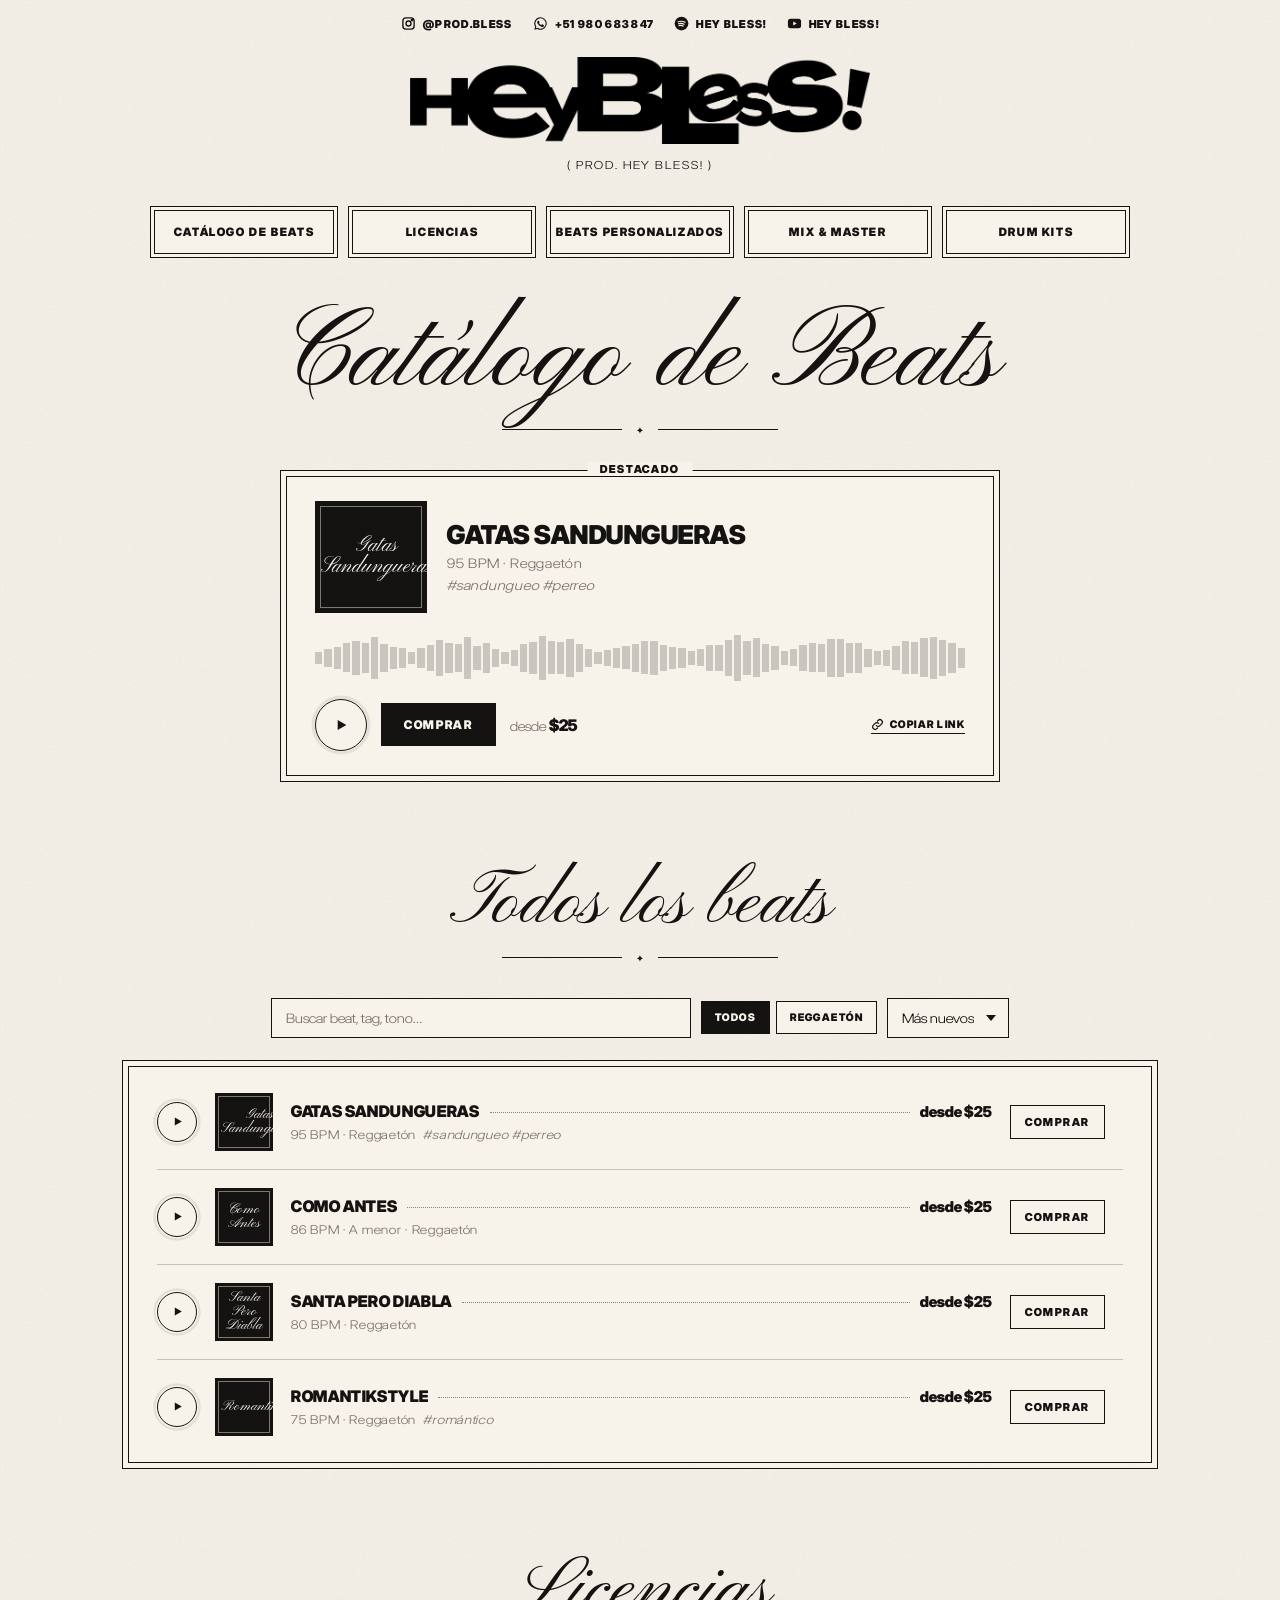
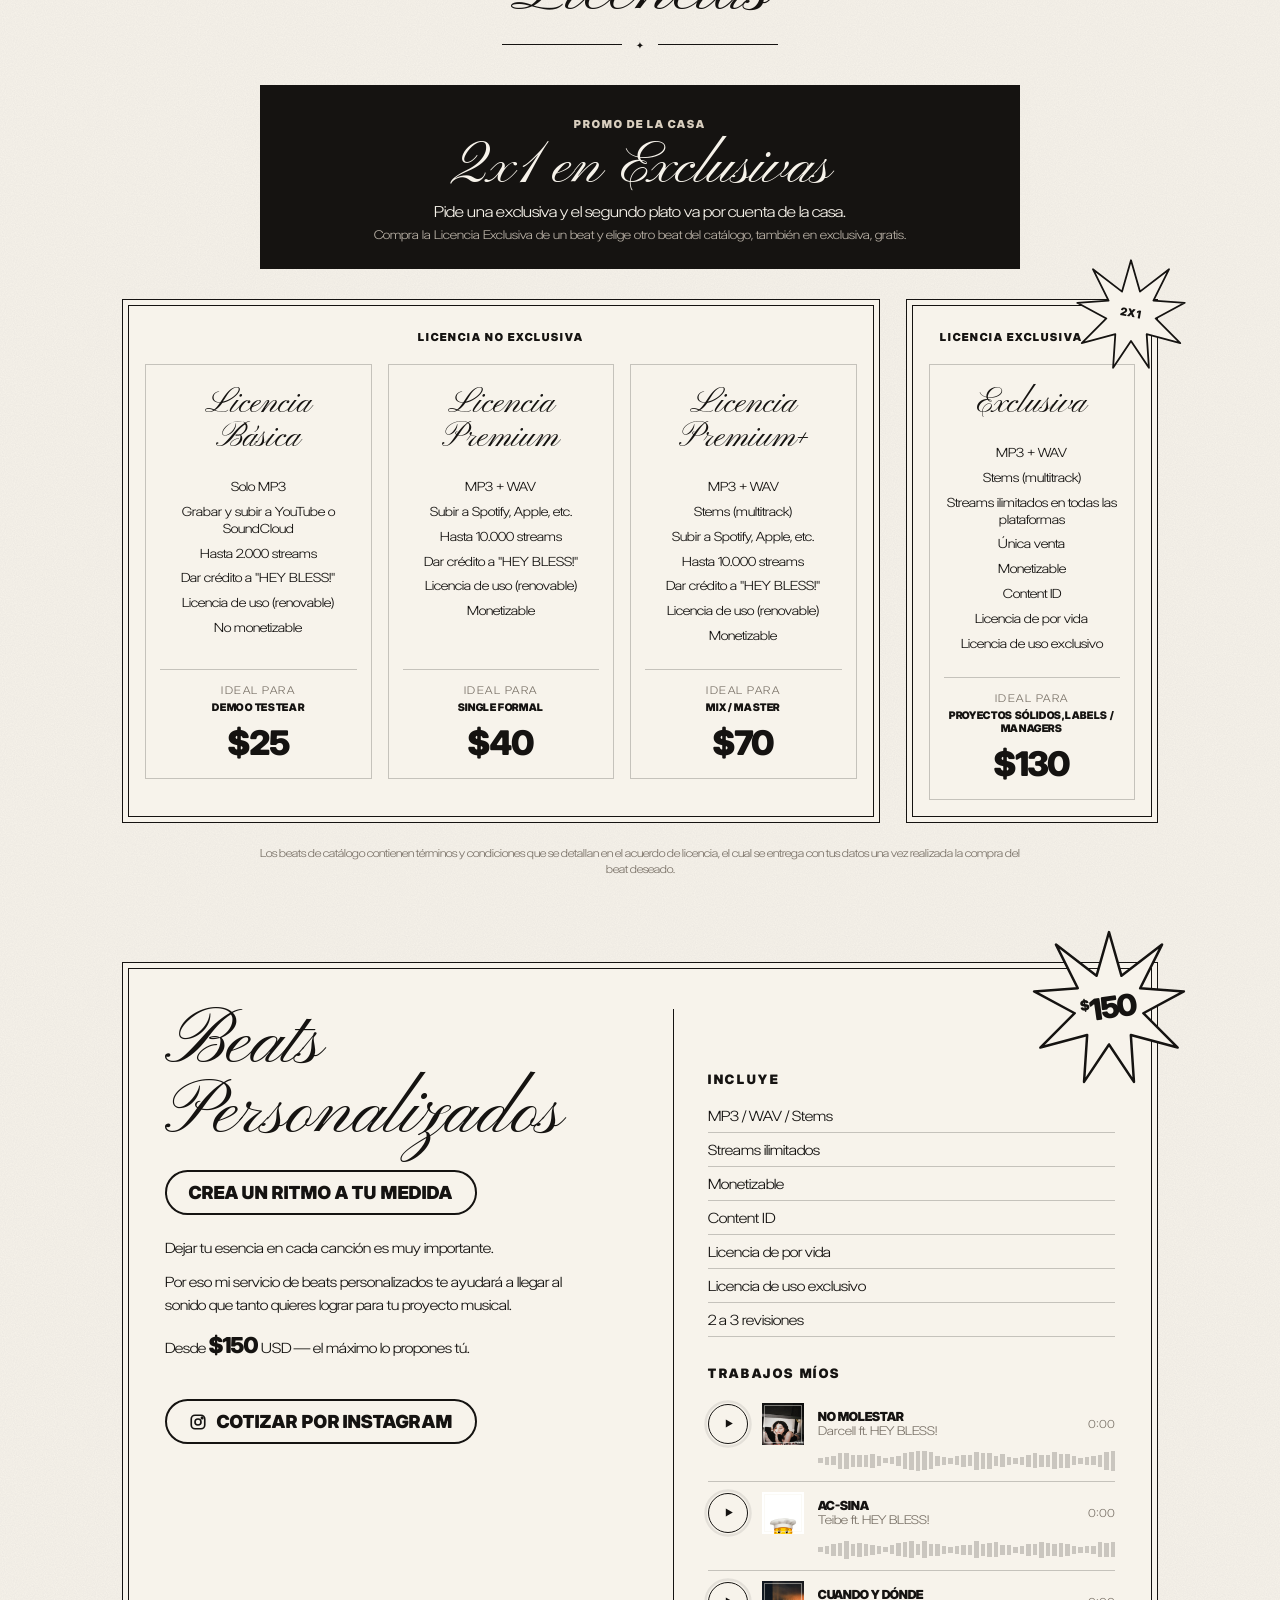
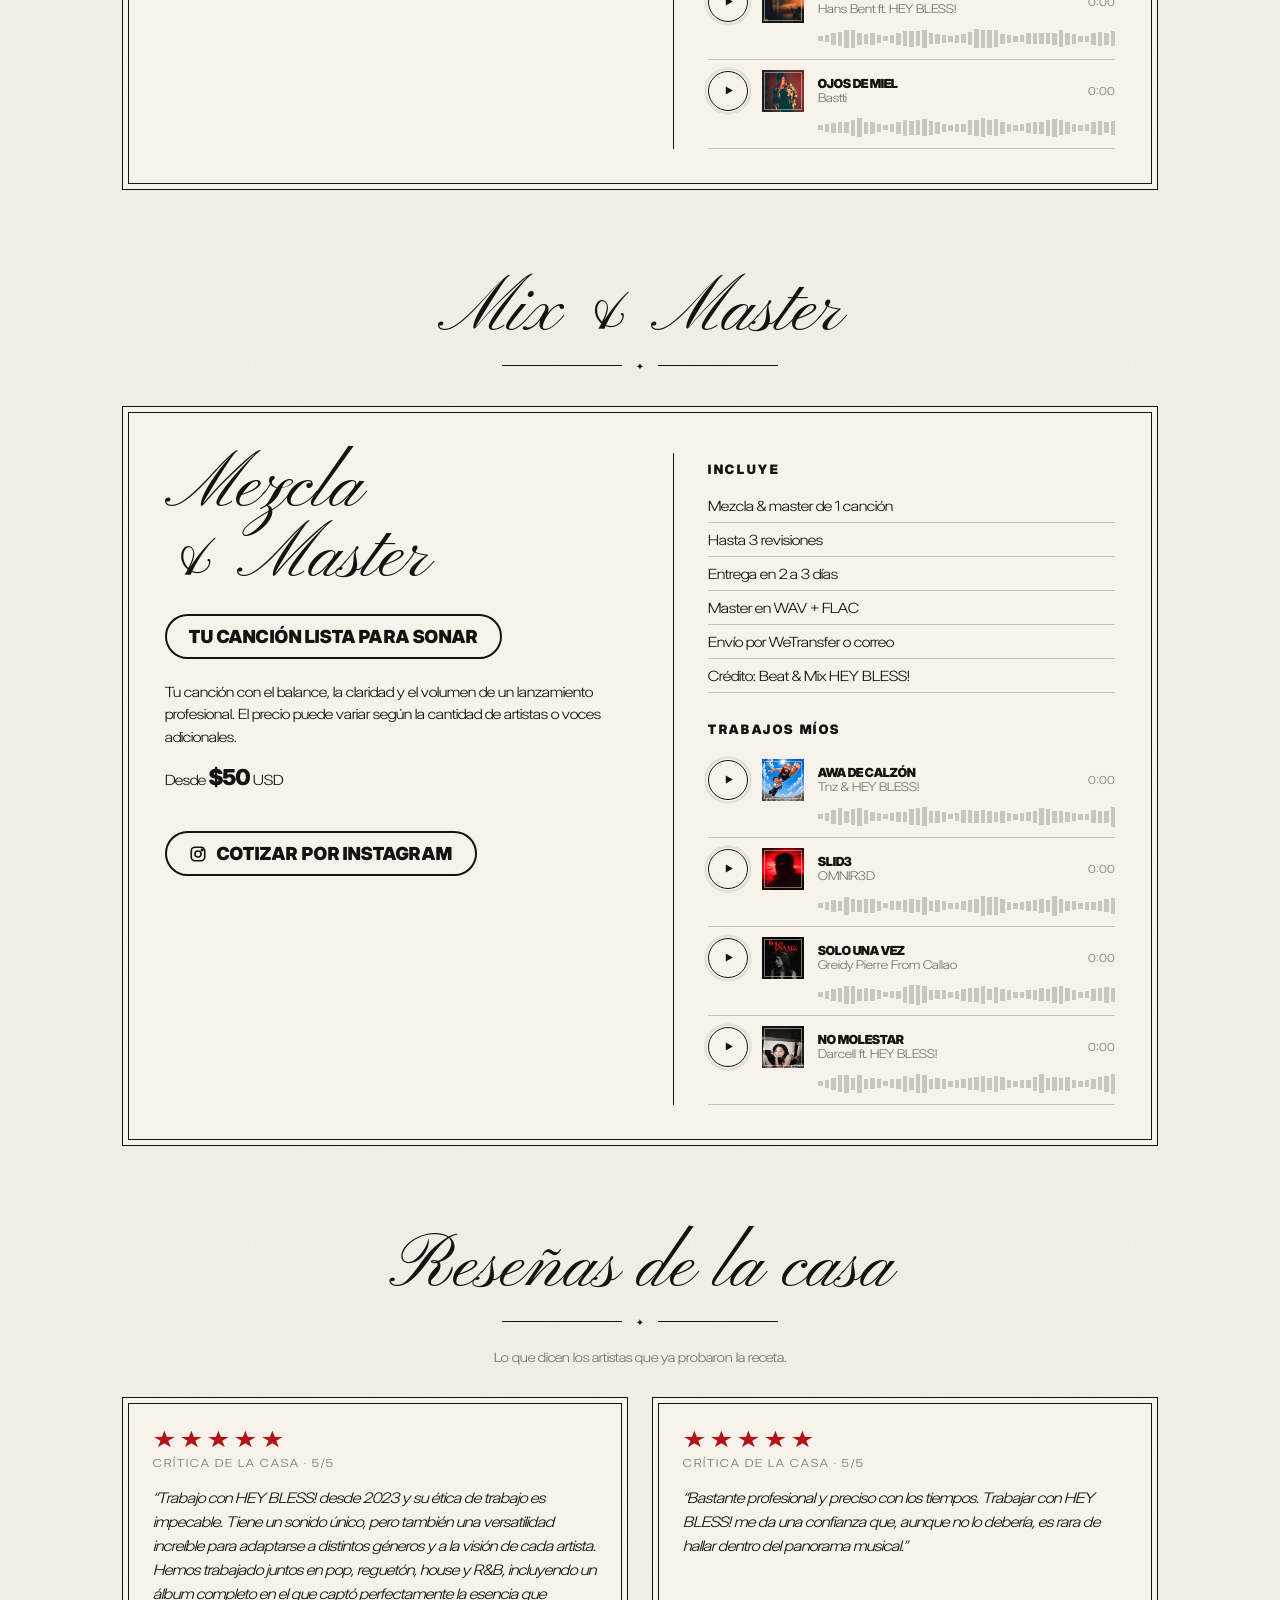
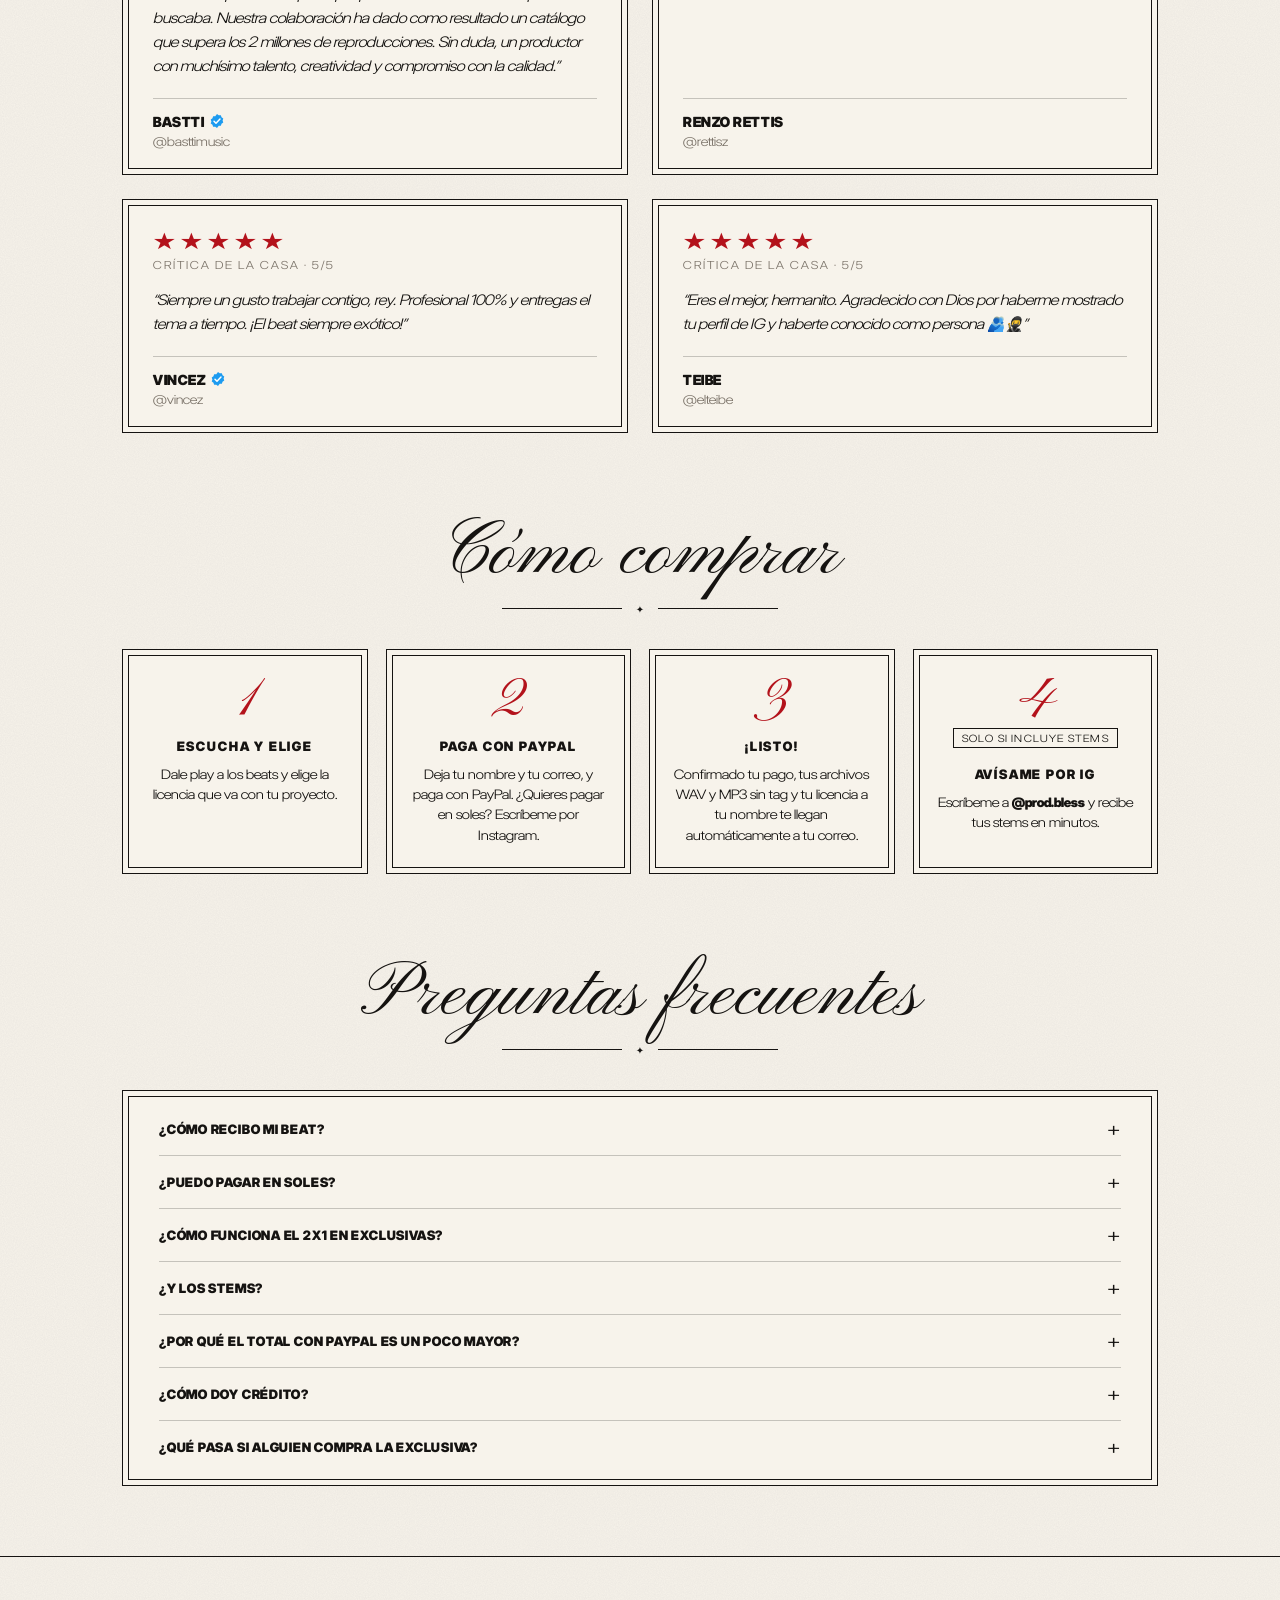
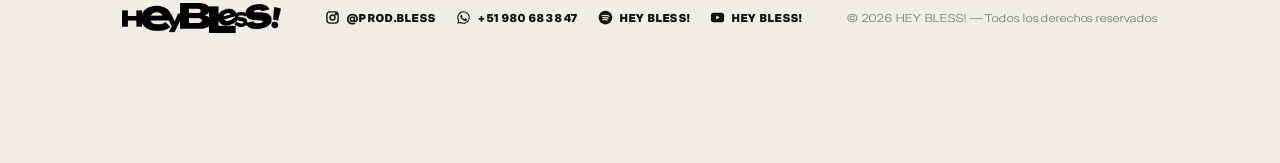
==== index.html @ 1b979ba0 "Add files via upload" ====
<!DOCTYPE html>
<html lang="es">
<head>
<meta charset="utf-8">
<meta name="viewport" content="width=device-width, initial-scale=1">
<meta name="color-scheme" content="light">
<title>La Cocina — HEY BLESS!</title>
<meta name="description" content="Catálogo de beats, licencias, beats personalizados, mix & master y drum kits. Prod. HEY BLESS!">
<link rel="preconnect" href="https://fonts.googleapis.com">
<link rel="preconnect" href="https://fonts.gstatic.com" crossorigin>
<link href="https://fonts.googleapis.com/css2?family=Pinyon+Script&display=swap" rel="stylesheet">
<link rel="icon" type="image/png" href="img/favicon.png">
<meta property="og:type" content="website">
<meta property="og:title" content="La Cocina — HEY BLESS!">
<meta property="og:description" content="Beats, licencias, beats personalizados, mix &amp; master y drum kits. Prod. HEY BLESS!">
<meta property="og:image" content="https://heybless.github.io/la-cocina/img/og.jpg">
<meta property="og:url" content="https://heybless.github.io/la-cocina/">
<meta name="twitter:card" content="summary_large_image">
<link rel="stylesheet" href="styles.css">
</head>
<body data-page="beats">

<img id="chef" src="img/chef.png" alt="">

<div class="wrap">
  <div class="topbar"><div class="socials" id="socials"></div></div>
  <div class="brand">
    <a href="index.html"><img src="img/logo.png" alt="HEY BLESS!"></a>
    <div class="caps prod">( Prod. HEY BLESS! )</div>
  </div>
  <nav class="menu" id="menu"></nav>

  <header class="hero">
    <h1 class="title">Catálogo de Beats</h1>
    <div class="orn"><span>✦</span></div>
    <div class="frame feat peek" id="featured"></div>
  </header>
</div>

<section id="beats">
  <div class="wrap">
    <h2 class="title">Todos los beats</h2>
    <div class="orn"><span>✦</span></div>
    <div class="filters">
      <input id="q" type="search" placeholder="Buscar beat, tag, tono…" aria-label="Buscar beats">
      <div id="chips" style="display:flex;gap:6px;flex-wrap:wrap;justify-content:center"></div>
      <select id="sort" aria-label="Ordenar">
        <option value="new">Más nuevos</option>
        <option value="bpm-asc">BPM ↑</option>
        <option value="bpm-desc">BPM ↓</option>
        <option value="az">A–Z</option>
      </select>
    </div>
    <div class="frame list peek" id="list"></div>
  </div>
</section>

<section id="licencias">
  <div class="wrap">
    <h2 class="title">Licencias</h2>
    <div class="orn"><span>✦</span></div>
    <div id="promo"></div>
    <div class="lic-grid">
      <div class="frame lic-group peek"><span class="caps">Licencia no exclusiva</span><div class="lic-cols" id="lic-ne"></div></div>
      <div class="frame lic-group excl peek" id="lic-ex-wrap"><span class="caps">Licencia exclusiva</span><div id="lic-ex"></div></div>
    </div>
    <p class="fine">Los beats de catálogo contienen términos y condiciones que se detallan en el acuerdo de licencia, el cual se entrega con tus datos una vez realizada la compra del beat deseado.</p>
  </div>
</section>

<section id="personalizados">
  <div class="wrap"><div class="frame custom peek" id="custom"></div></div>
</section>

<section id="mixmaster">
  <div class="wrap">
    <h2 class="title">Mix &amp; Master</h2>
    <div class="orn"><span>✦</span></div>
    <div class="frame custom peek" id="mix"></div>
  </div>
</section>

<section id="resenas">
  <div class="wrap">
    <h2 class="title">Reseñas de la casa</h2>
    <div class="orn"><span>✦</span></div>
    <p class="fine" style="margin:-14px auto 30px;font-size:13px">Lo que dicen los artistas que ya probaron la receta.</p>
    <div class="reviews" id="resenas-grid"></div>
  </div>
</section>

<section id="como">
  <div class="wrap">
    <h2 class="title">Cómo comprar</h2>
    <div class="orn"><span>✦</span></div>
    <div class="steps">
      <div class="frame step peek"><div class="n">1</div><h3>Escucha y elige</h3><p>Dale play a los beats y elige la licencia que va con tu proyecto.</p></div>
      <div class="frame step peek"><div class="n">2</div><h3>Paga con PayPal</h3><p>Deja tu nombre y tu correo, y paga con PayPal. ¿Quieres pagar en soles? Escríbeme por Instagram.</p></div>
      <div class="frame step peek"><div class="n">3</div><h3>¡Listo!</h3><p>Confirmado tu pago, tus archivos WAV y MP3 sin tag y tu licencia a tu nombre te llegan automáticamente a tu correo.</p></div>
      <div class="frame step peek"><div class="n">4</div><span class="opt-tag">Solo si incluye stems</span><h3>Avísame por IG</h3><p>Escríbeme a <b class="ig-handle"></b> y recibe tus stems en minutos.</p></div>
    </div>
  </div>
</section>

<section id="faq">
  <div class="wrap">
    <h2 class="title">Preguntas frecuentes</h2>
    <div class="orn"><span>✦</span></div>
    <div class="frame faq peek">
      <details><summary>¿Cómo recibo mi beat?</summary><p>Apenas se confirma tu pago te llegan a tu correo tus archivos (MP3 / WAV sin tag) y tu licencia en PDF con tu nombre y los datos de tu compra.</p></details>
      <details><summary>¿Puedo pagar en soles?</summary><p>Sí. Escríbeme por Instagram a <b class="ig-handle"></b> o por WhatsApp al <b class="wa-num"></b> con el beat y la licencia que quieres, y te paso los datos para pagar en soles.</p></details>
      <details><summary>¿Cómo funciona el 2x1 en exclusivas?</summary><p>Al elegir la Licencia Exclusiva de un beat, eliges otro beat del catálogo de regalo. Recibes los dos en exclusiva, cada uno con su licencia a tu nombre, y ambos salen del catálogo.</p></details>
      <details><summary>¿Y los stems?</summary><p>Si tu licencia incluye stems (Premium+ o Exclusiva), escríbeme por Instagram con tu código de pedido y te los envío en minutos.</p></details>
      <details><summary>¿Por qué el total con PayPal es un poco mayor?</summary><p>PayPal cobra una comisión por cada pago. Al momento de pagar verás el desglose.</p></details>
      <details><summary>¿Cómo doy crédito?</summary><p>En el título o la descripción de tu canción: <b>(Prod. HEY BLESS!)</b>. Es obligatorio en las licencias Básica, Premium y Premium+.</p></details>
      <details><summary>¿Qué pasa si alguien compra la exclusiva?</summary><p>El beat sale del catálogo y nadie más puede comprarlo. Las licencias no exclusivas vendidas antes siguen siendo válidas según sus términos.</p></details>
    </div>
  </div>
</section>

<footer>
  <div class="wrap foot">
    <img src="img/logo.png" alt="HEY BLESS!">
    <div class="socials" id="socials2"></div>
    <small>© <span id="yr"></span> HEY BLESS! — Todos los derechos reservados</small>
  </div>
</footer>

<div class="player" id="player">
  <div class="in">
    <button class="play" id="p-play" aria-label="Reproducir / pausar"></button>
    <div class="cover" id="p-cover"></div>
    <div style="min-width:0"><div class="t" id="p-title"></div><div class="wave" id="p-wave" style="margin-top:6px;height:22px"></div></div>
    <div class="time" id="p-time">0:00</div>
    <button class="btn sm" id="p-buy">Comprar</button>
  </div>
</div>

<div class="modal" id="modal" role="dialog" aria-modal="true" aria-label="Comprar"><div class="frame sheet" id="sheet"></div></div>
<div class="toast" id="toast"></div>
<audio id="audio" preload="none"></audio>

<script src="config.js"></script>
<script src="beats.js"></script>
<script src="kits.js"></script>
<script src="app.js"></script>
</body>
</html>
---- styles.css ----
@font-face{font-family:"Nebula Sans";src:url("fonts/NebulaSans-Regular.woff2") format("woff2");font-weight:400;font-display:swap}
@font-face{font-family:"Nebula Sans";src:url("fonts/NebulaSans-Black.woff2") format("woff2");font-weight:900;font-display:swap}
:root{
  --ink:#151311; --paper:#f7f3eb; --paper2:#efe9de; --mute:#7a7268; --line:rgba(21,19,17,.22); --red:#b3121b;
  --sans:"Nebula Sans",system-ui,sans-serif; --script:"Pinyon Script",cursive;
  color-scheme:light;
}
*{box-sizing:border-box;margin:0;padding:0}
html{scroll-behavior:smooth}
body{font-family:var(--sans);font-weight:400;color:var(--ink);background:var(--paper);overflow-x:hidden;padding-bottom:100px;-webkit-font-smoothing:antialiased;
  background-image:url("data:image/svg+xml,%3Csvg xmlns='http://www.w3.org/2000/svg' width='220' height='220'%3E%3Cfilter id='n'%3E%3CfeTurbulence type='fractalNoise' baseFrequency='.9' numOctaves='3' stitchTiles='stitch'/%3E%3CfeColorMatrix values='0 0 0 0 0 0 0 0 0 0 0 0 0 0 0 0 0 0 .045 0'/%3E%3C/filter%3E%3Crect width='100%25' height='100%25' filter='url(%23n)'/%3E%3C/svg%3E")}
a{color:inherit}
button,input,select{font:inherit;color:var(--ink)}
button{cursor:pointer;background:none;border:0}
b,strong,.blk{font-weight:900}
.wrap{max-width:1080px;margin:0 auto;padding:0 22px}
.caps{text-transform:uppercase;letter-spacing:.18em;font-size:11px}

/* ---------- frames: thin double hairline, like a menu card ---------- */
.frame{position:relative;z-index:2;background:var(--paper);border:1px solid var(--ink);outline:1px solid var(--ink);outline-offset:-7px}
.title{font-family:var(--script);font-weight:400;font-size:clamp(46px,6.4vw,76px);line-height:1;text-align:center}
.orn{display:flex;align-items:center;justify-content:center;gap:14px;color:var(--ink);margin:10px auto 34px}
.orn::before,.orn::after{content:"";height:1px;width:min(120px,20vw);background:var(--ink)}
.orn span{font-size:10px}
.btn{display:inline-flex;align-items:center;justify-content:center;gap:9px;font-weight:900;text-transform:uppercase;letter-spacing:.14em;font-size:12px;
  border:1px solid var(--ink);background:var(--ink);color:var(--paper);padding:13px 22px;text-decoration:none;transition:background .15s,color .15s,border-color .15s}
.btn:hover{background:var(--red);border-color:var(--red)}
.btn.ghost{background:transparent;color:var(--ink)}
.btn.ghost:hover{background:var(--ink);color:var(--paper);border-color:var(--ink)}
.btn.sm{padding:9px 14px;font-size:11px}
.btn[disabled]{opacity:.35;pointer-events:none}
.pill{display:inline-flex;align-items:center;gap:10px;border:2px solid var(--ink);border-radius:999px;padding:10px 22px;font-weight:900;text-transform:uppercase;letter-spacing:.06em;font-size:clamp(14px,1.7vw,18px);text-decoration:none;background:var(--paper);transition:background .15s,color .15s}
a.pill:hover{background:var(--ink);color:var(--paper)}
a.pill svg{width:18px;height:18px}

/* ---------- top ---------- */
.topbar{display:flex;justify-content:center;padding:16px 0 0}
.topbar .socials{justify-content:center}
.socials{display:flex;gap:20px;flex-wrap:wrap}
.socials a{display:inline-flex;align-items:center;gap:7px;text-decoration:none;text-transform:uppercase;letter-spacing:.12em;font-size:11px;font-weight:900}
.socials a:hover{color:var(--red)}
.socials svg{width:15px;height:15px}
.brand{text-align:center;padding:26px 0 8px}
.brand img{width:min(460px,82vw);display:block;margin:0 auto}
.brand .prod{margin-top:14px}
nav.menu{display:grid;grid-template-columns:repeat(5,1fr);gap:10px;max-width:980px;margin:26px auto 0}
nav.menu a.on{background:var(--ink);color:var(--paper);outline-color:var(--paper)}
nav.menu a{display:flex;align-items:center;justify-content:center;min-height:52px;line-height:1.25;border:1px solid var(--ink);outline:1px solid var(--ink);outline-offset:-5px;padding:15px 8px;text-align:center;text-decoration:none;font-weight:900;font-size:11.5px;letter-spacing:.14em;text-transform:uppercase;background:var(--paper);transition:background .15s,color .15s}
nav.menu a:hover{background:var(--ink);color:var(--paper);outline-color:var(--paper)}

/* hero */
.hero{padding:44px 0 20px;text-align:center}
.hero .title{font-size:clamp(58px,9vw,112px)}
.feat{max-width:720px;margin:0 auto;padding:30px 34px;text-align:left}
.feat .tag-top{position:absolute;top:-9px;left:50%;transform:translateX(-50%);background:var(--paper);padding:0 12px}
.feat-top{display:flex;gap:20px;align-items:center}
.feat .cover{width:112px;height:112px;flex:none}
.feat h2{font-weight:900;font-size:26px;text-transform:uppercase;letter-spacing:.02em;line-height:1.05}
.meta{color:var(--mute);font-size:13px;letter-spacing:.06em;margin-top:6px}
.feat .wave{margin:22px 0 18px;height:46px}
.feat-actions{display:flex;gap:14px;align-items:center;flex-wrap:wrap}
.from{font-size:13px;color:var(--mute)}
.from b{color:var(--ink);font-size:16px}

/* covers */
.cover{position:relative;background:var(--ink);color:var(--paper);display:grid;place-items:center;overflow:hidden}
.cover img{width:100%;height:100%;object-fit:cover}
.cover .gen{font-family:var(--script);font-size:22px;line-height:.95;text-align:center;padding:6px}
.cover::after{content:"";position:absolute;inset:5px;border:1px solid rgba(247,243,235,.45)}

/* play button with LED ring */
.play{position:relative;width:52px;height:52px;border-radius:50%;flex:none;display:grid;place-items:center;border:1px solid var(--ink);background:var(--paper)}
.play svg.ring{position:absolute;inset:-6px;width:calc(100% + 12px);height:calc(100% + 12px);transform:rotate(-90deg);pointer-events:none}
.play svg.ring circle{fill:none;stroke-width:2}
.play .bg{stroke:rgba(0,0,0,.08)}
.play .fg{stroke:var(--red);stroke-linecap:round;transition:stroke-dashoffset .2s linear}
.play .ico{width:16px;height:16px}
.play.on{background:var(--ink);color:var(--paper)}
.play.on .ico{color:#fff}
.play.sm{width:40px;height:40px}
.play.sm .ico{width:13px;height:13px}

.wave{display:flex;align-items:center;gap:2px;cursor:pointer;height:36px;overflow:hidden;min-width:0}
.wave i{flex:1;background:var(--ink);opacity:.2;min-width:1px}
.wave i.p{background:var(--red);opacity:1}

section{padding:64px 0 20px;position:relative}

/* catalog (menu rows) */
.filters{display:flex;gap:10px;flex-wrap:wrap;align-items:center;justify-content:center;margin-bottom:22px}
.filters input,.filters select{font-size:13px;border:1px solid var(--ink);background:var(--paper);color:var(--ink);padding:11px 14px;outline:none;border-radius:0;-webkit-appearance:none;appearance:none}
.filters input::placeholder{color:var(--mute);opacity:1}
.filters select{padding-right:34px;background-image:url("data:image/svg+xml,%3Csvg xmlns='http://www.w3.org/2000/svg' width='10' height='6'%3E%3Cpath d='M0 0l5 6 5-6z' fill='%23151311'/%3E%3C/svg%3E");background-repeat:no-repeat;background-position:right 12px center}
.filters select option{color:#151311;background:#f7f3eb}
.filters input{flex:1;min-width:220px;max-width:420px}
.filters input:focus,.filters select:focus{border-color:var(--red)}
.chip{font-weight:900;font-size:10.5px;letter-spacing:.14em;text-transform:uppercase;border:1px solid var(--ink);padding:9px 13px;background:var(--paper)}
.chip.on{background:var(--ink);color:var(--paper)}
.list{padding:14px 34px}
.row{display:grid;grid-template-columns:auto 58px minmax(0,1fr) auto auto;gap:18px;align-items:center;padding:18px 0;border-bottom:1px solid var(--line)}
.row:last-child{border-bottom:0}
.row .cover{width:58px;height:58px}
.row .cover .gen{font-size:15px}
.row .cover::after{inset:3px}
.dish{min-width:0}
.dish-line{display:flex;align-items:baseline;gap:10px}
.dish h3{font-weight:900;font-size:16px;text-transform:uppercase;letter-spacing:.04em;cursor:pointer;white-space:nowrap;overflow:hidden;text-overflow:ellipsis}
.dish h3:hover{color:var(--red)}
.dots{flex:1;border-bottom:1px dotted var(--ink);opacity:.5;transform:translateY(-4px);min-width:20px}
.dish .pr{font-weight:900;font-size:15px;white-space:nowrap}
.dish .pr small{font-weight:400;color:var(--mute);font-size:12px;margin-left:6px}
.dish .meta{font-size:12px}
.tags{display:inline}
.tags span{font-style:italic;color:var(--mute)}
.row.sold{opacity:.5}
.stamp{font-family:var(--script);font-size:30px;color:var(--red);transform:rotate(-6deg);display:inline-block;line-height:1}
.empty{padding:30px;text-align:center}

/* licenses */
.lic-grid{display:grid;grid-template-columns:3fr 1fr;gap:26px}
.lic-group{padding:30px 22px 22px}
.lic-group>.caps{display:block;text-align:center;margin-bottom:20px;font-weight:900}
.excl>.caps{padding-right:40px}
.lic-cols{display:grid;grid-template-columns:repeat(3,1fr);gap:16px}
.lic{border:1px solid var(--line);display:flex;flex-direction:column;text-align:center;padding:22px 14px 18px;background:var(--paper)}
.lic .name{font-family:var(--script);font-size:34px;line-height:1}
.lic ul{list-style:none;padding:16px 0;flex:1}
.lic li{font-size:12.5px;line-height:1.35;margin:8px 0}
.lic .ideal{font-size:10.5px;letter-spacing:.14em;text-transform:uppercase;color:var(--mute);border-top:1px solid var(--line);padding-top:14px}
.lic .ideal b{display:block;color:var(--ink);letter-spacing:.06em;margin-top:4px}
.lic .amt{font-weight:900;font-size:34px;margin-top:12px;line-height:1}
.lic .amt small{display:block;font-weight:400;font-size:12px;color:var(--mute);margin-top:6px}
.excl{position:relative}
.burst{position:absolute;display:grid;place-items:center;z-index:4}
.burst svg{position:absolute;inset:0}
.burst span{position:relative;text-align:center;line-height:1}
.excl .burst{top:-42px;right:-30px;width:112px;height:112px}
.excl .burst span{font-weight:900;font-size:11px;letter-spacing:.1em;text-transform:uppercase;transform:rotate(10deg)}
.fine{font-size:11px;color:var(--mute);margin-top:22px;text-align:center;max-width:760px;margin-left:auto;margin-right:auto;line-height:1.5}

/* personalizados / mix */
.custom{display:grid;grid-template-columns:1.15fr 1fr;padding:46px 42px 40px}
.custom .script{font-family:var(--script);font-size:clamp(50px,6vw,84px);line-height:.92;overflow-wrap:anywhere}
.custom .pill{margin:20px 0 22px}
.custom p{font-size:14px;line-height:1.6;max-width:440px;margin-bottom:12px}
.custom .desde{font-size:14px;margin-top:6px}
.custom .desde b{font-size:22px}
.inc{border-left:1px solid var(--ink);padding:62px 0 0 34px;position:relative}
.inc h3{font-weight:900;font-size:13px;letter-spacing:.2em;margin-bottom:12px}
.inc ul{list-style:none}
.inc li{font-size:14px;padding:8px 0;border-bottom:1px solid var(--line)}
.custom .burst{top:-34px;right:-30px;width:156px;height:156px}
.custom .burst span{font-weight:900;font-size:30px;transform:rotate(-8deg)}
.custom .burst sup{font-size:14px}
.works{margin-top:28px}
.work{display:grid;grid-template-columns:auto minmax(0,1.4fr) minmax(50px,1fr) auto;gap:14px;align-items:center;padding:10px 0;border-bottom:1px solid var(--line)}
.work .w-t{font-weight:900;font-size:12.5px;text-transform:uppercase;line-height:1.2;overflow:hidden;text-overflow:ellipsis;white-space:nowrap}
.work .w-t small{display:block;font-weight:400;color:var(--mute);text-transform:none;font-size:12px}
.work .wave{height:24px}
.work .time{font-size:11px;color:var(--mute);font-variant-numeric:tabular-nums}

/* steps & faq */
.steps{display:grid;grid-template-columns:repeat(4,1fr);gap:18px}
.step{padding:28px 22px;text-align:center}
.step .n{font-family:var(--script);font-size:54px;line-height:.9;color:var(--red)}
.step h3{font-weight:900;font-size:13px;letter-spacing:.14em;text-transform:uppercase;margin:12px 0 10px}
.step p{font-size:13px;line-height:1.55}
.step .opt-tag{display:inline-block;font-size:10px;letter-spacing:.12em;text-transform:uppercase;border:1px solid var(--ink);padding:3px 8px;margin-bottom:6px}
.faq{padding:12px 36px}
.faq details{border-bottom:1px solid var(--line);padding:18px 0}
.faq details:last-child{border:0}
.faq summary{font-weight:900;font-size:13px;letter-spacing:.06em;text-transform:uppercase;cursor:pointer;list-style:none;display:flex;justify-content:space-between;gap:10px}
.faq summary::-webkit-details-marker{display:none}
.faq summary::after{content:"+";font-weight:400;font-size:20px;line-height:.8}
.faq details[open] summary::after{content:"−";color:var(--red)}
.faq p{font-size:14px;line-height:1.65;margin-top:10px;max-width:760px}

footer{padding:46px 0 30px;margin-top:50px;border-top:1px solid var(--ink)}
.foot{display:flex;justify-content:space-between;gap:20px;align-items:center;flex-wrap:wrap}
.foot img{height:30px}
.foot small{font-size:11px;letter-spacing:.08em;color:var(--mute)}

/* sticky player */
.player{position:fixed;left:0;right:0;bottom:0;z-index:50;background:var(--ink);color:var(--paper);transform:translateY(110%);visibility:hidden;transition:transform .3s,visibility .3s}
.player.show{transform:none;visibility:visible}
.player .in{max-width:1080px;margin:0 auto;padding:12px 22px;display:grid;grid-template-columns:auto auto minmax(0,1fr) auto auto;gap:16px;align-items:center}
.player .play{background:var(--ink);border-color:var(--paper);color:var(--paper)}
.player .play .bg{stroke:rgba(255,255,255,.15)}
.player .cover{width:46px;height:46px}
.player .t{font-weight:900;text-transform:uppercase;font-size:13px;letter-spacing:.04em;line-height:1.2;white-space:nowrap;overflow:hidden;text-overflow:ellipsis}
.player .t small{display:block;font-weight:400;font-size:11.5px;color:#b9b1a6;text-transform:none;letter-spacing:.04em}
.player .wave i{background:var(--paper)}
.player .wave i.p{background:var(--red)}
.player .time{font-size:12px;color:#b9b1a6;font-variant-numeric:tabular-nums}
.player .btn{background:var(--paper);color:var(--ink);border-color:var(--paper)}
.player .btn:hover{background:var(--red);color:#fff;border-color:var(--red)}

/* modal */
.modal{position:fixed;inset:0;z-index:80;background:rgba(21,19,17,.5);display:none;align-items:flex-start;justify-content:center;padding:28px 14px;overflow-y:auto}
.modal.open{display:flex}
.sheet{width:100%;max-width:820px;padding:34px 36px;margin:auto 0}
.x{position:absolute;top:16px;right:20px;font-size:28px;line-height:1;z-index:5}
.x:hover{color:var(--red)}
.m-head{display:flex;gap:18px;align-items:center;padding-right:30px}
.m-head .cover{width:92px;height:92px;flex:none}
.m-head h2{font-weight:900;font-size:24px;text-transform:uppercase;line-height:1.05}
.pick{display:grid;grid-template-columns:repeat(4,1fr);gap:10px;margin:22px 0}
.opt{border:1px solid var(--ink);padding:14px 12px;text-align:left;background:var(--paper);position:relative}
.opt .o-n{font-family:var(--script);font-size:24px;line-height:1;min-height:26px}
.opt b{display:block;font-size:24px;margin:8px 0 2px}
.opt small{font-size:11px;color:var(--mute);display:block;line-height:1.3}
.opt.sel{background:var(--ink);color:var(--paper)}
.opt.sel small{color:#b9b1a6}
.opt .led{position:absolute;top:12px;right:12px;width:8px;height:8px;border-radius:50%;border:1px solid currentColor}
.opt.sel .led{background:var(--red);border-color:var(--red);box-shadow:0 0 8px var(--red)}
.detail{display:grid;grid-template-columns:1.2fr 1fr;gap:22px}
.detail ul{list-style:none}
.detail li{font-size:13px;padding:6px 0;border-bottom:1px solid var(--line)}
.sum{border:1px solid var(--ink);padding:18px}
.ln{display:flex;justify-content:space-between;gap:10px;font-size:13px;margin:6px 0}
.ln.tot{border-top:1px solid var(--ink);margin-top:12px;padding-top:12px;font-weight:900;font-size:20px}
.ln.sub{color:var(--mute);font-size:12px}
.field{display:block;margin-bottom:14px}
.field span{display:block;font-weight:900;font-size:10.5px;letter-spacing:.16em;text-transform:uppercase;margin-bottom:6px}
.field input{width:100%;border:1px solid var(--ink);background:var(--paper);color:var(--ink);padding:12px 14px;font-size:15px;outline:none;border-radius:0}
.field input:focus{border-color:var(--red)}
.field input.bad{border-color:var(--red);background:#fbeceb}
.tabs{display:grid;grid-template-columns:1fr 1fr;border:1px solid var(--ink);margin:6px 0 16px}
.tabs button{padding:13px;font-weight:900;font-size:12px;letter-spacing:.14em;text-transform:uppercase}
.tabs button.on{background:var(--ink);color:var(--paper)}
.note{font-size:12.5px;color:var(--mute);line-height:1.5;margin-top:10px}
.code{font-size:13px;background:var(--paper2);border:1px solid var(--line);padding:12px 14px;white-space:pre-wrap;margin:8px 0 10px;line-height:1.5}
.done{text-align:center;padding:10px 0}
.done .title{font-size:64px}
.dl{display:flex;gap:10px;justify-content:center;flex-wrap:wrap;margin:18px 0}
.spin{width:28px;height:28px;border:2px solid var(--line);border-top-color:var(--red);border-radius:50%;animation:sp 0.8s linear infinite;margin:18px auto}
@keyframes sp{to{transform:rotate(360deg)}}
#pp-buttons{min-height:48px;margin-top:12px}
.toast{position:fixed;left:50%;bottom:110px;transform:translateX(-50%);background:var(--ink);color:var(--paper);font-weight:900;letter-spacing:.1em;text-transform:uppercase;font-size:11px;padding:11px 18px;z-index:99;opacity:0;transition:opacity .2s;pointer-events:none}
.toast.show{opacity:1}

/* chef peeking */
#chef{position:absolute;z-index:1;width:92px;pointer-events:none;opacity:0;will-change:transform;filter:drop-shadow(1px 2px 0 rgba(0,0,0,.18))}

@media (max-width:900px){
  nav.menu{grid-template-columns:1fr 1fr}
  nav.menu a:last-child{grid-column:1/-1}
  .lic-grid,.lic-cols,.custom,.detail{grid-template-columns:1fr}
  .inc{border-left:0;border-top:1px solid var(--ink);padding:28px 0 0;margin-top:26px}
  .custom{padding:40px 24px 30px}
  .custom .burst{width:128px;height:128px;top:-30px;right:-12px}
  .custom .burst span{font-size:24px}
  .steps{grid-template-columns:1fr 1fr}
  .list{padding:8px 18px}
  .row{grid-template-columns:auto minmax(0,1fr) auto;gap:14px}
  .row .cover{display:none}
  .pick{grid-template-columns:1fr 1fr}
  .sheet{padding:30px 20px}
  .player .in{grid-template-columns:auto minmax(0,1fr) auto;gap:12px}
  .player .cover,.player .time{display:none}
  .player .wave{grid-column:1/-1;grid-row:2;height:22px}
  .work{grid-template-columns:auto minmax(0,1fr) auto}
  .work .wave{grid-column:2/4;grid-row:2}
}
@media (max-width:540px){
  .steps{grid-template-columns:1fr}
  .row .act .btn{padding:8px 10px}
  .dish .pr small{display:none}
  .dish h3{white-space:normal}
  .feat{padding:26px 20px}
  .feat .cover{width:84px;height:84px}
  .excl .burst{right:-8px}
}
@media (prefers-reduced-motion:reduce){#chef{display:none}}

/* ---------- v3 additions ---------- */
.share{display:inline-flex;align-items:center;gap:6px;font-weight:900;font-size:10.5px;letter-spacing:.14em;text-transform:uppercase;border-bottom:1px solid var(--ink);padding:2px 0}
.share:hover{color:var(--red);border-color:var(--red)}
.share svg{width:13px;height:13px}
.ab{display:inline-flex;border:1px solid var(--ink)}
.ab button{font-weight:900;font-size:9.5px;letter-spacing:.12em;text-transform:uppercase;padding:5px 8px}
.ab button.on{background:var(--ink);color:var(--paper)}
.work.mx{grid-template-columns:auto minmax(0,1.3fr) auto minmax(40px,1fr) auto}
.pen-note{font-size:12px;color:var(--mute);margin-top:10px;line-height:1.5}
.pen-note a{color:var(--ink);font-weight:900}

/* drum kits */
.kits-grid{display:grid;grid-template-columns:repeat(auto-fill,minmax(250px,1fr));gap:24px}
.kit-card{padding:16px;text-align:center;cursor:pointer;transition:transform .15s}
.kit-card:hover{transform:translateY(-3px)}
.kit-card .cover{aspect-ratio:1;width:100%}
.kit-card .cover .gen{font-size:34px}
.kit-card h3{font-weight:900;font-size:15px;letter-spacing:.06em;text-transform:uppercase;margin:16px 0 4px}
.kit-card .meta{margin:0 0 10px}
.kit-card .amt{font-weight:900;font-size:22px}
.kit{padding:40px 40px 34px;margin-top:40px}
.kit-top{display:grid;grid-template-columns:1fr 1.1fr;gap:40px}
.kit-art .cover{aspect-ratio:1;width:100%}
.kit-art .cover .gen{font-size:52px}
.thumbs{display:grid;grid-template-columns:repeat(4,1fr);gap:8px;margin-top:10px}
.thumbs button{aspect-ratio:1;border:1px solid var(--line);overflow:hidden;padding:0}
.thumbs button.on{border-color:var(--red)}
.thumbs img{width:100%;height:100%;object-fit:cover}
.kit-info .script{font-family:var(--script);font-size:clamp(48px,6vw,78px);line-height:.95}
.kit-info .price{font-weight:900;font-size:40px;margin:16px 0 4px}
.kit-info p{font-size:14.5px;line-height:1.65;margin:12px 0}
.kit-actions{display:flex;gap:16px;align-items:center;flex-wrap:wrap;margin:18px 0 6px}
.badges2{display:flex;gap:8px;flex-wrap:wrap;margin-top:16px}
.badges2 span{font-size:10.5px;font-weight:900;letter-spacing:.12em;text-transform:uppercase;border:1px solid var(--ink);padding:6px 9px}
.kit-cols{display:grid;grid-template-columns:1.2fr 1fr;gap:40px;margin-top:40px;padding-top:34px;border-top:1px solid var(--ink)}
.kit h4{font-weight:900;font-size:12px;letter-spacing:.2em;text-transform:uppercase;margin:0 0 12px}
.menu-ln{display:flex;align-items:baseline;gap:10px;padding:8px 0;font-size:14px}
.menu-ln b{white-space:nowrap}
.demo-group{margin-bottom:22px}
.demo-group .caps{font-weight:900;color:var(--mute);display:block;margin-bottom:4px}
.refs{display:flex;flex-wrap:wrap;gap:8px}
.refs span{font-family:var(--script);font-size:26px;line-height:1;border-bottom:1px solid var(--line);padding:0 4px 4px}
.kit .box{margin-bottom:30px}
.back{font-weight:900;font-size:11px;letter-spacing:.14em;text-transform:uppercase;display:inline-block;margin-bottom:16px}
.back:hover{color:var(--red)}
@media (max-width:900px){
  .kit{padding:30px 20px}
  .kit-top,.kit-cols{grid-template-columns:1fr;gap:26px}
  .work.mx{grid-template-columns:auto minmax(0,1fr) auto}
  .work.mx .wave{grid-column:2/4;grid-row:2}
  .work.mx .time{display:none}
}
.os{display:grid;gap:12px;align-items:start}
.work.has-cover{grid-template-columns:auto 42px minmax(0,1fr) auto;row-gap:6px}
.work.has-cover .wave{grid-column:3/5;grid-row:2;height:20px}
.work .cover{width:42px;height:42px}
.work .cover .gen{font-size:10px;line-height:1}
.work .cover::after{inset:2px}
.custom>div,.inc,.works{min-width:0}
@media (max-width:540px){.custom .script{font-size:clamp(40px,12.5vw,60px)}}

/* promo */
.promo{border:1px solid var(--ink);outline:1px solid var(--ink);outline-offset:-6px;background:var(--ink);color:var(--paper);text-align:center;padding:26px 20px;margin:0 auto 30px;max-width:760px;position:relative;z-index:2}
.promo .caps{color:#d9cfbf}
.promo-t{font-family:var(--script);font-size:clamp(42px,5vw,60px);line-height:1;margin:6px 0 4px}
.promo p{font-size:15px}
.promo small{display:block;font-size:12px;color:#b9b1a6;margin-top:6px}
.gift{border:1px dashed var(--ink);padding:12px;margin-top:14px}
.gift p{font-size:12.5px;margin:6px 0 8px}
.gift select{width:100%;border:1px solid var(--ink);background:var(--paper);color:var(--ink);padding:10px;font:inherit;font-size:13px;border-radius:0}
.gift select.bad{border-color:var(--red);background:#fbeceb}
/* reviews */
.reviews{display:grid;grid-template-columns:repeat(2,1fr);gap:24px}
.review{padding:30px 30px 24px;display:flex;flex-direction:column}
.review .stars{color:var(--red);font-size:20px;letter-spacing:4px}
.review .caps{margin-top:4px;color:var(--mute)}
.review blockquote{font-size:14.5px;line-height:1.65;margin:16px 0 20px;flex:1;font-style:italic}
.critic{display:flex;gap:12px;align-items:center;border-top:1px solid var(--line);padding-top:14px}
.critic img,.critic .ini{width:46px;height:46px;border-radius:50%;object-fit:cover;flex:none}
.critic .ini{display:grid;place-items:center;background:var(--ink);color:var(--paper);font-weight:900;font-size:14px;letter-spacing:.05em}
.critic b{display:flex;align-items:center;gap:5px;font-size:14px;text-transform:uppercase;letter-spacing:.04em}
.critic a{font-size:12.5px;color:var(--mute);text-decoration:none}
.critic a:hover{color:var(--red)}
.ver{width:16px;height:16px;flex:none}
@media (max-width:760px){.reviews{grid-template-columns:1fr}}
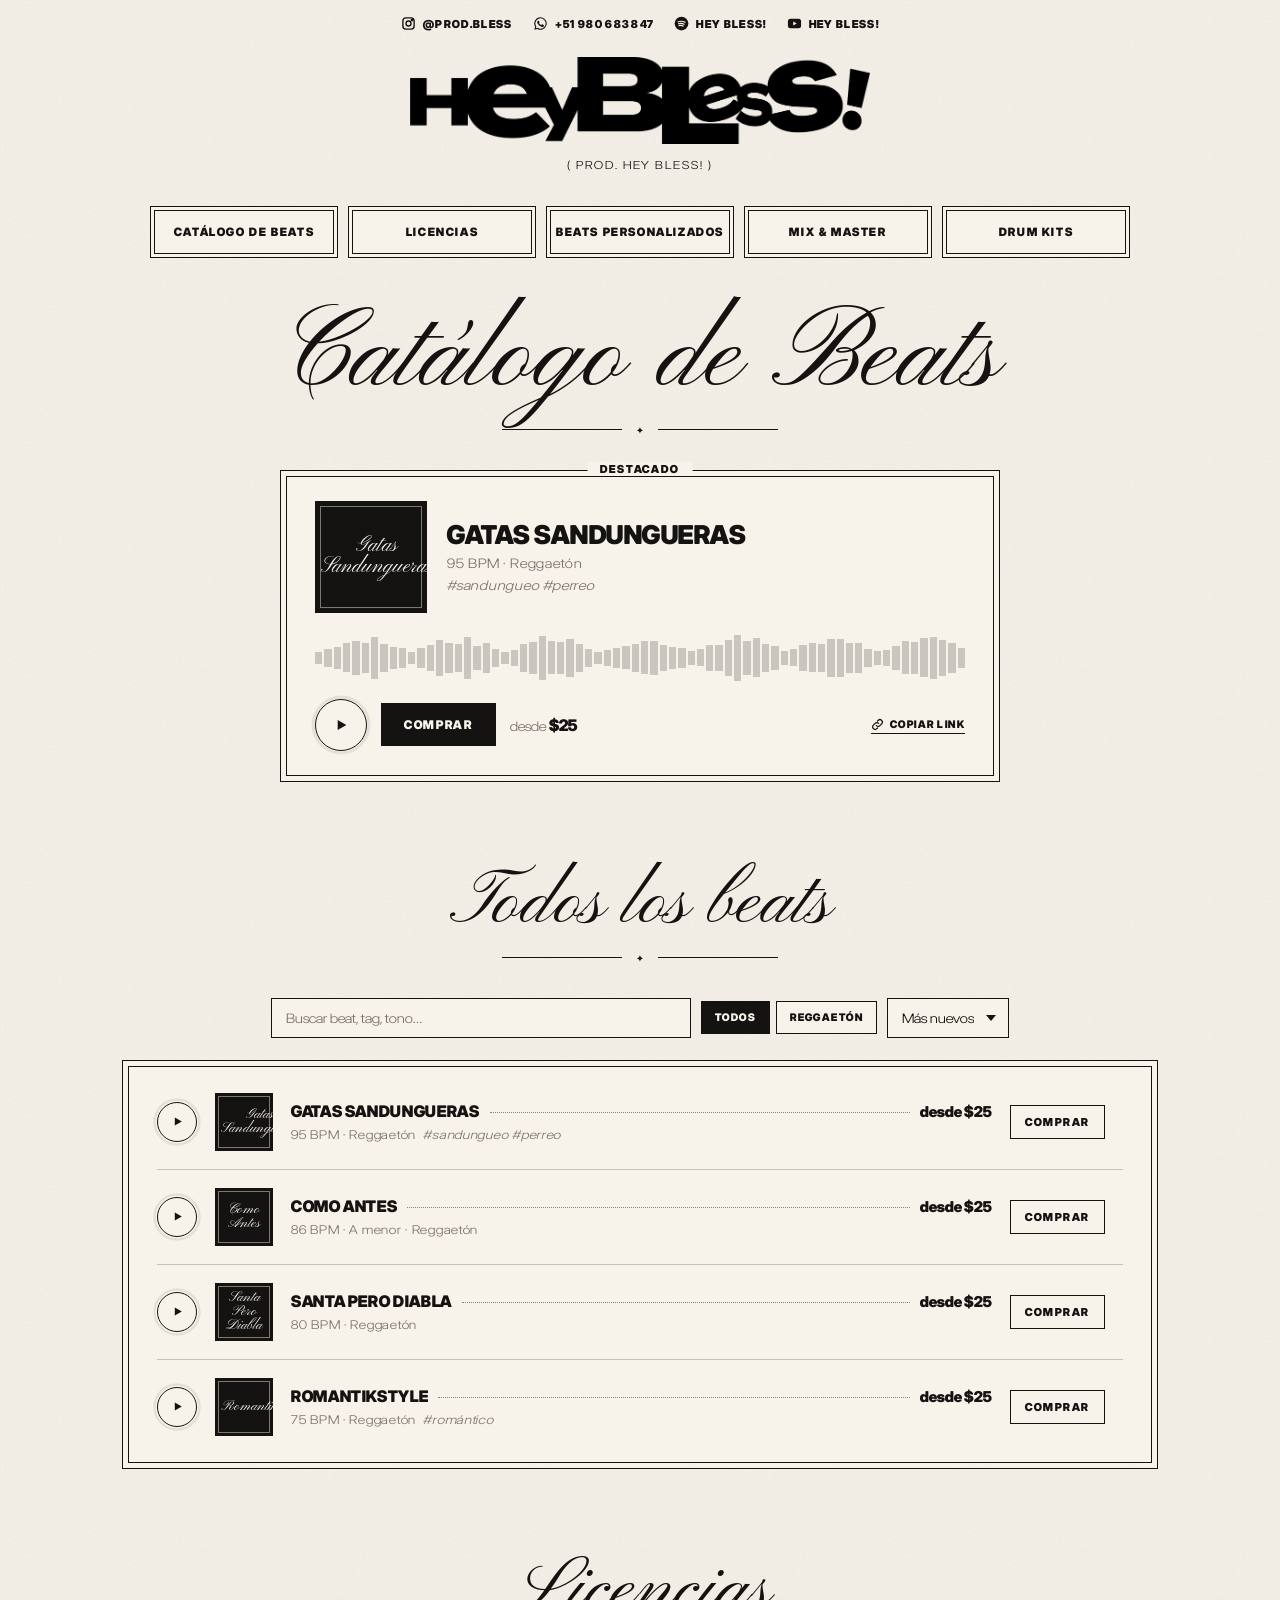
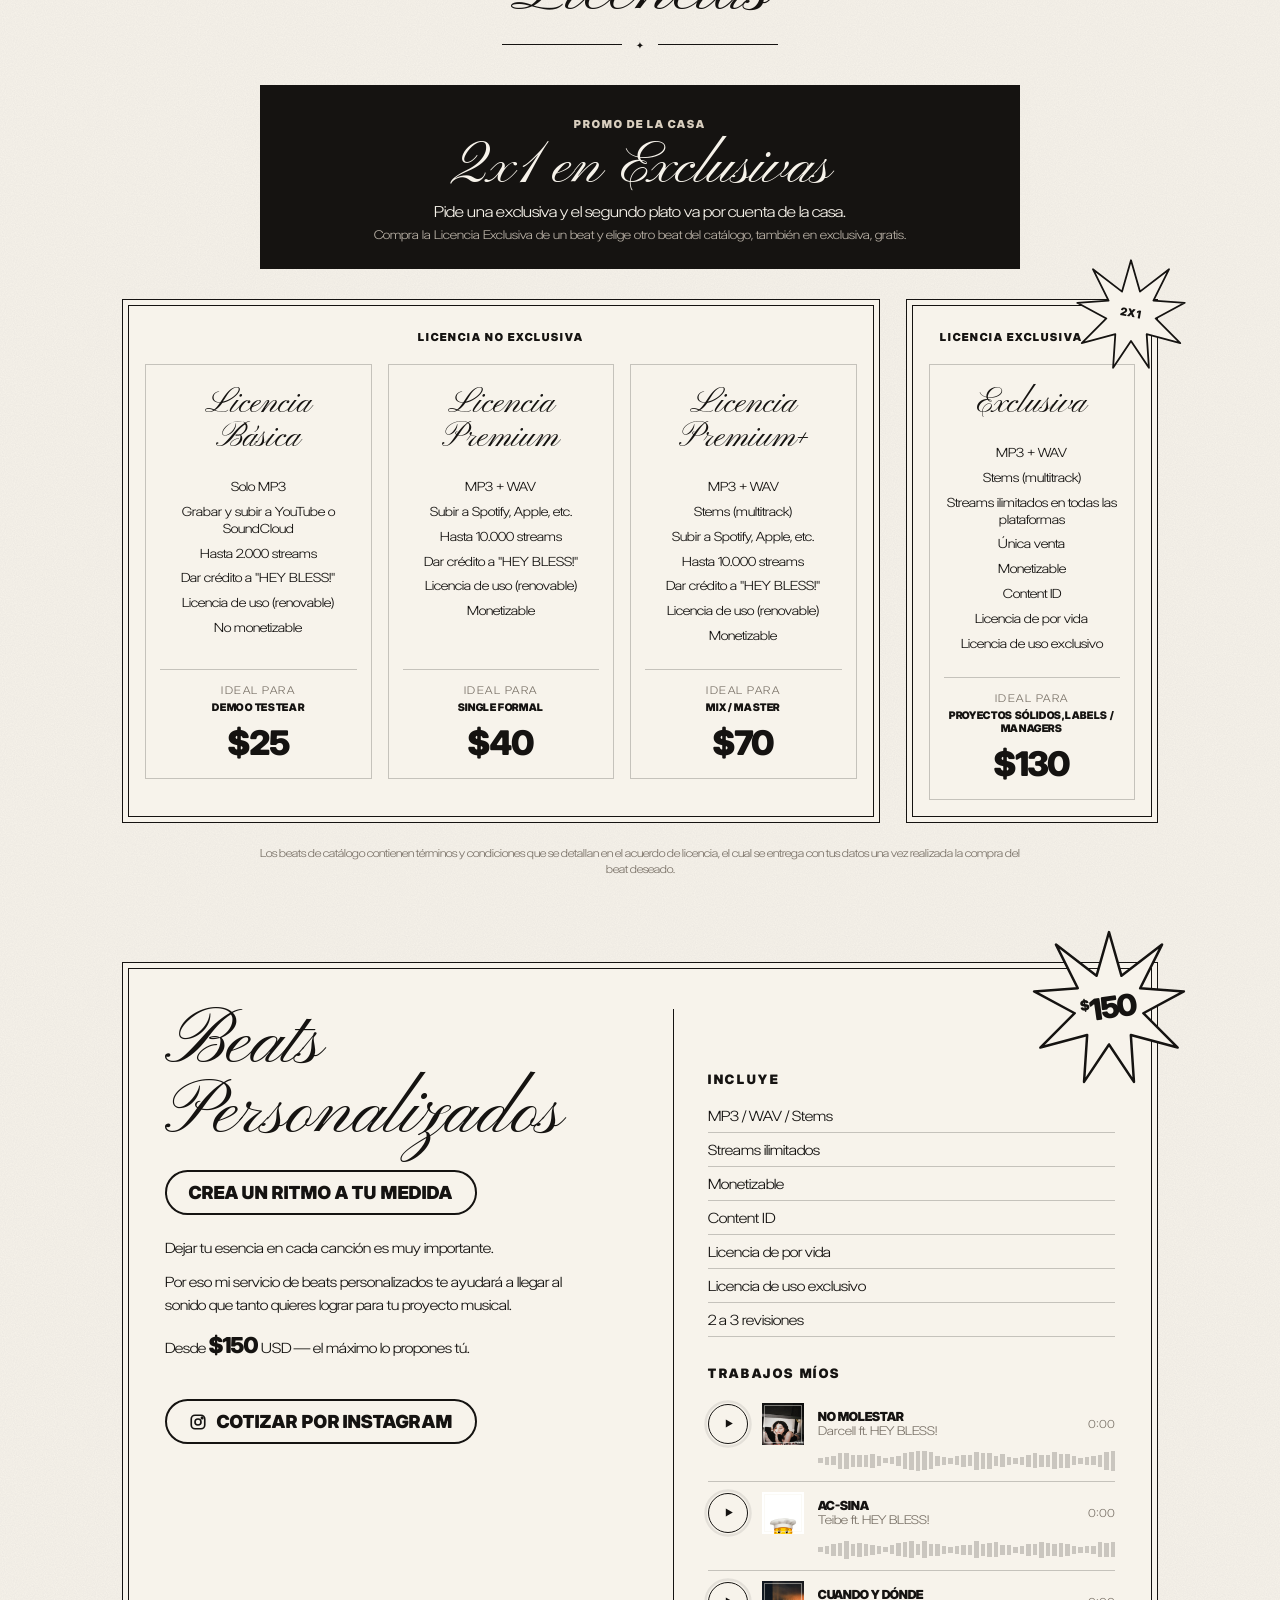
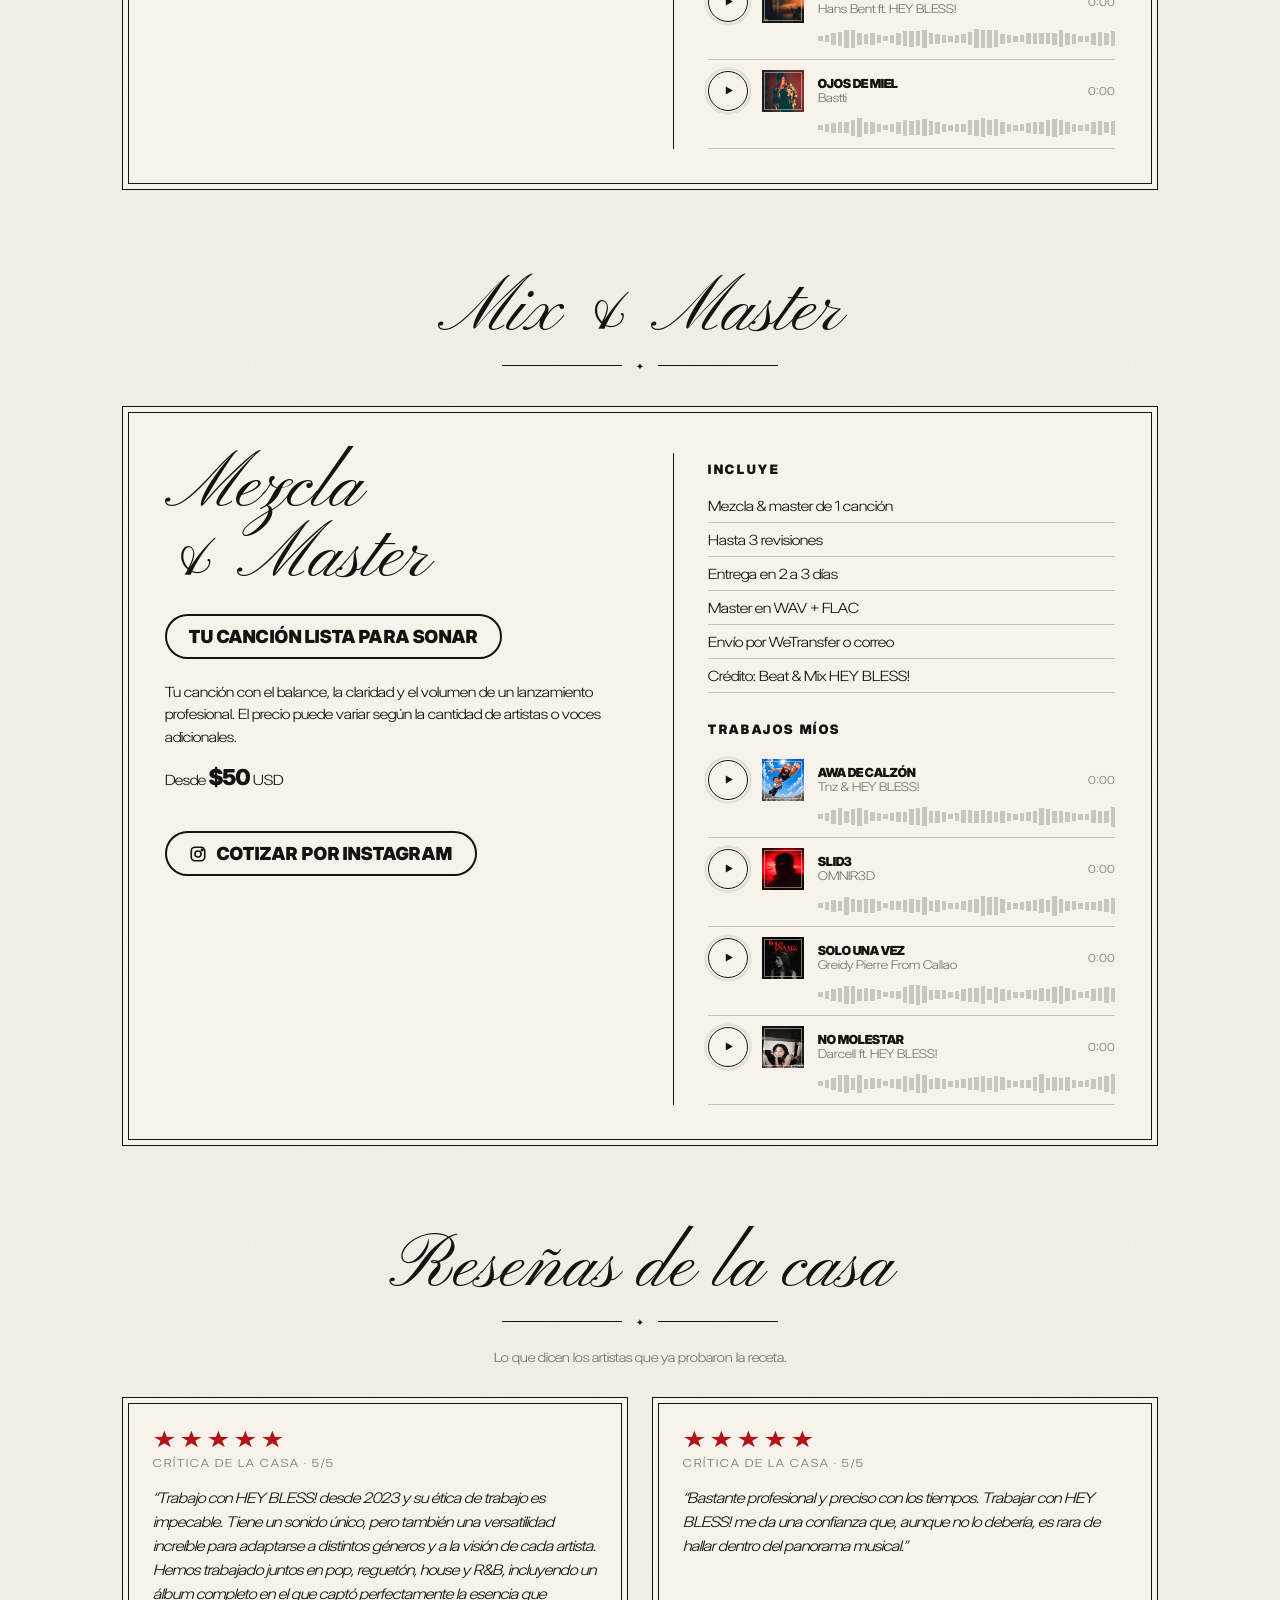
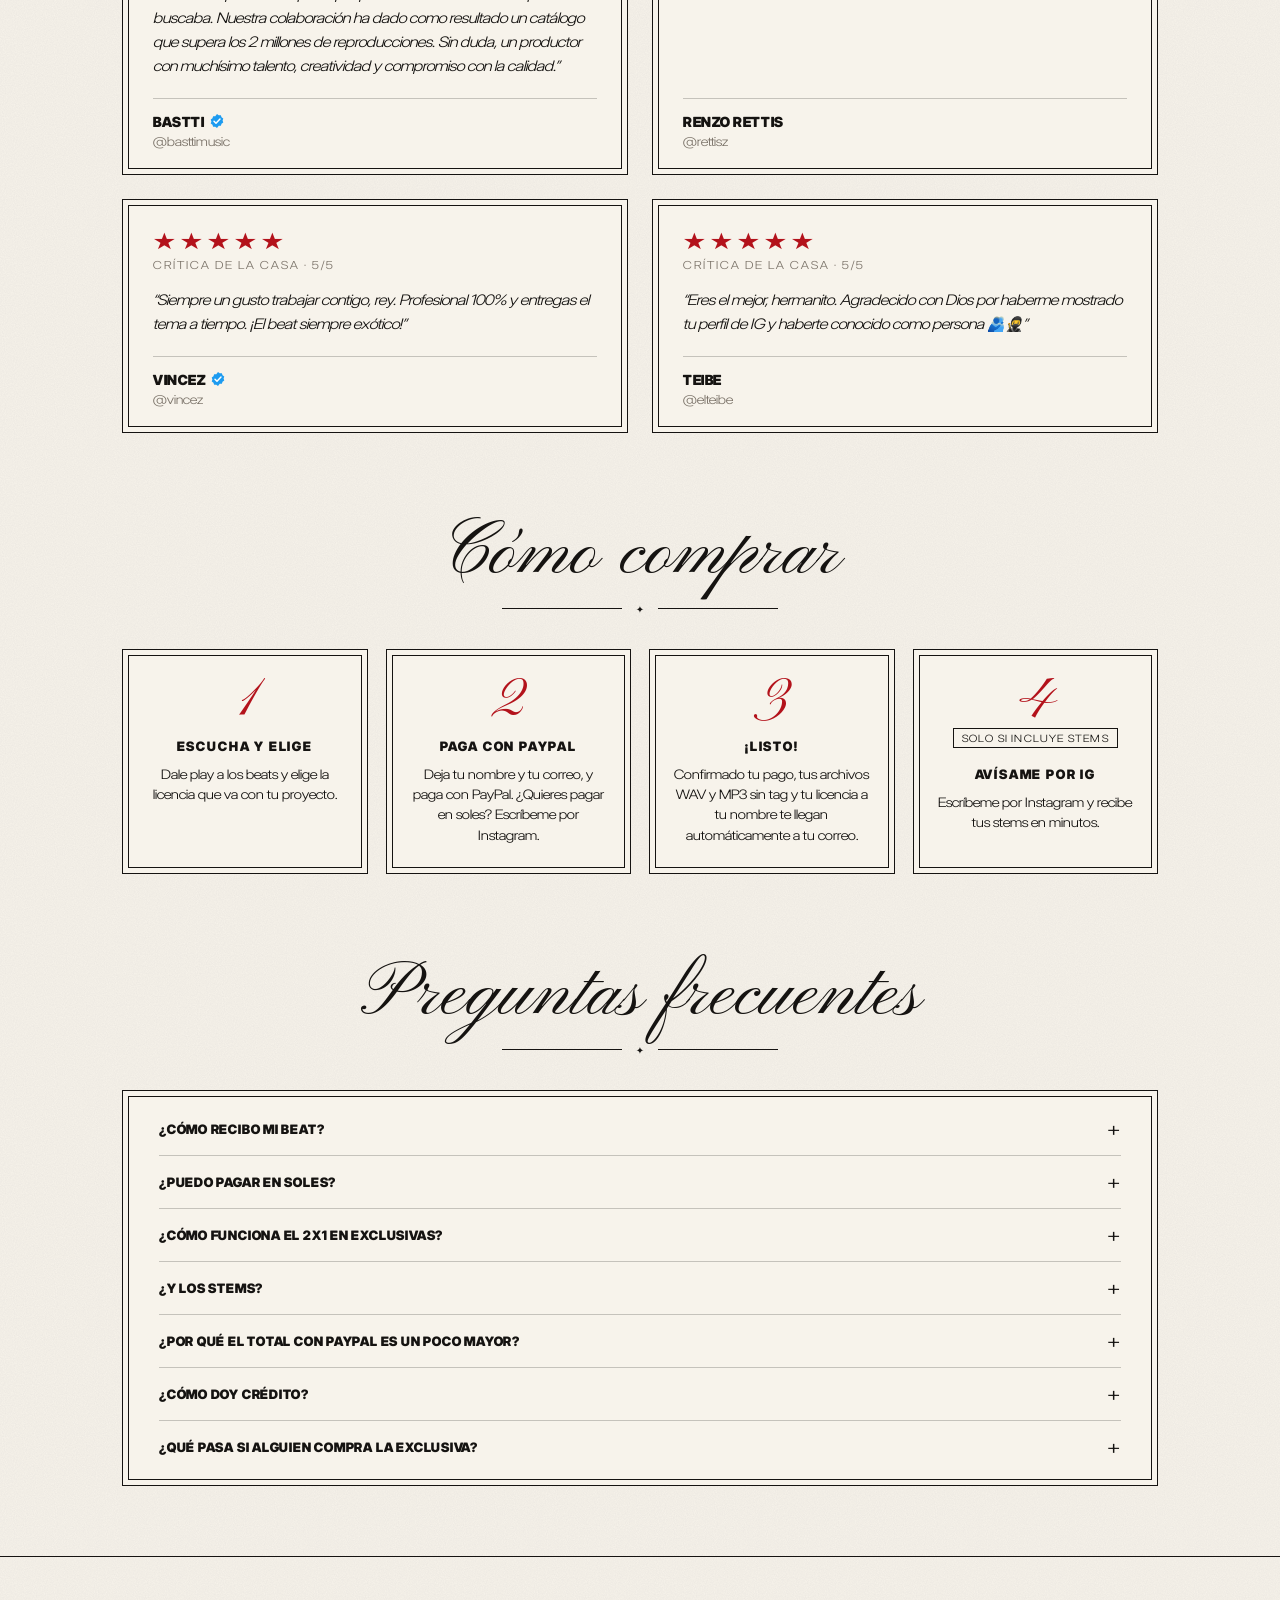
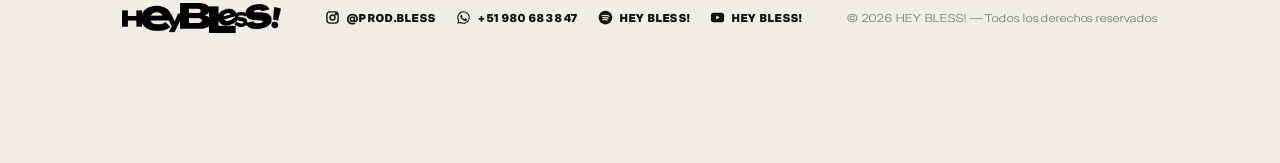
==== commit 75ac8371: "Add files via upload" ====
--- a/index.html
+++ b/index.html
@@ -93,12 +93,7 @@
   <div class="wrap">
     <h2 class="title">Cómo comprar</h2>
     <div class="orn"><span>✦</span></div>
-    <div class="steps">
-      <div class="frame step peek"><div class="n">1</div><h3>Escucha y elige</h3><p>Dale play a los beats y elige la licencia que va con tu proyecto.</p></div>
-      <div class="frame step peek"><div class="n">2</div><h3>Paga con PayPal</h3><p>Deja tu nombre y tu correo, y paga con PayPal. ¿Quieres pagar en soles? Escríbeme por Instagram.</p></div>
-      <div class="frame step peek"><div class="n">3</div><h3>¡Listo!</h3><p>Confirmado tu pago, tus archivos WAV y MP3 sin tag y tu licencia a tu nombre te llegan automáticamente a tu correo.</p></div>
-      <div class="frame step peek"><div class="n">4</div><span class="opt-tag">Solo si incluye stems</span><h3>Avísame por IG</h3><p>Escríbeme a <b class="ig-handle"></b> y recibe tus stems en minutos.</p></div>
-    </div>
+    <div class="steps" id="pasos"></div>
   </div>
 </section>
 
@@ -106,15 +101,7 @@
   <div class="wrap">
     <h2 class="title">Preguntas frecuentes</h2>
     <div class="orn"><span>✦</span></div>
-    <div class="frame faq peek">
-      <details><summary>¿Cómo recibo mi beat?</summary><p>Apenas se confirma tu pago te llegan a tu correo tus archivos (MP3 / WAV sin tag) y tu licencia en PDF con tu nombre y los datos de tu compra.</p></details>
-      <details><summary>¿Puedo pagar en soles?</summary><p>Sí. Escríbeme por Instagram a <b class="ig-handle"></b> o por WhatsApp al <b class="wa-num"></b> con el beat y la licencia que quieres, y te paso los datos para pagar en soles.</p></details>
-      <details><summary>¿Cómo funciona el 2x1 en exclusivas?</summary><p>Al elegir la Licencia Exclusiva de un beat, eliges otro beat del catálogo de regalo. Recibes los dos en exclusiva, cada uno con su licencia a tu nombre, y ambos salen del catálogo.</p></details>
-      <details><summary>¿Y los stems?</summary><p>Si tu licencia incluye stems (Premium+ o Exclusiva), escríbeme por Instagram con tu código de pedido y te los envío en minutos.</p></details>
-      <details><summary>¿Por qué el total con PayPal es un poco mayor?</summary><p>PayPal cobra una comisión por cada pago. Al momento de pagar verás el desglose.</p></details>
-      <details><summary>¿Cómo doy crédito?</summary><p>En el título o la descripción de tu canción: <b>(Prod. HEY BLESS!)</b>. Es obligatorio en las licencias Básica, Premium y Premium+.</p></details>
-      <details><summary>¿Qué pasa si alguien compra la exclusiva?</summary><p>El beat sale del catálogo y nadie más puede comprarlo. Las licencias no exclusivas vendidas antes siguen siendo válidas según sus términos.</p></details>
-    </div>
+    <div class="frame faq peek" id="faq-list"></div>
   </div>
 </section>
 
@@ -141,8 +128,6 @@
 <audio id="audio" preload="none"></audio>
 
 <script src="config.js"></script>
-<script src="beats.js"></script>
-<script src="kits.js"></script>
 <script src="app.js"></script>
 </body>
 </html>
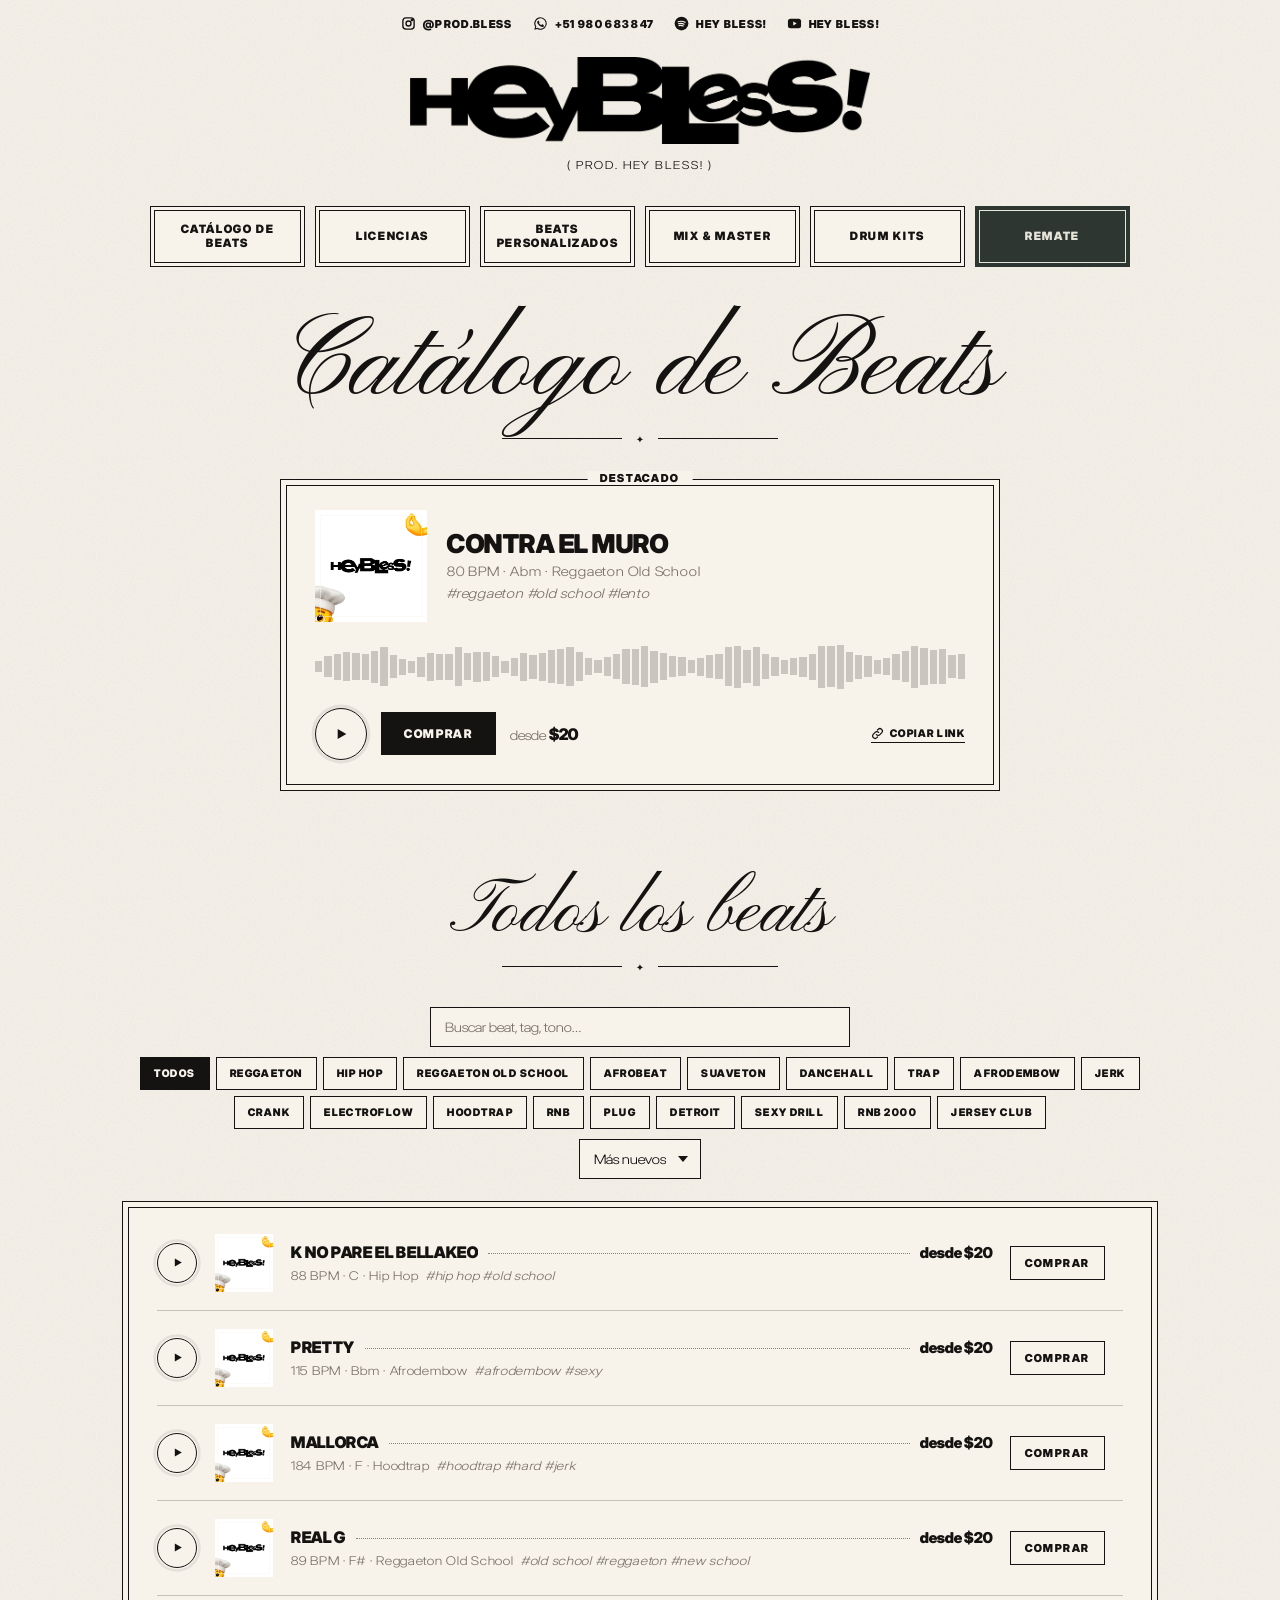
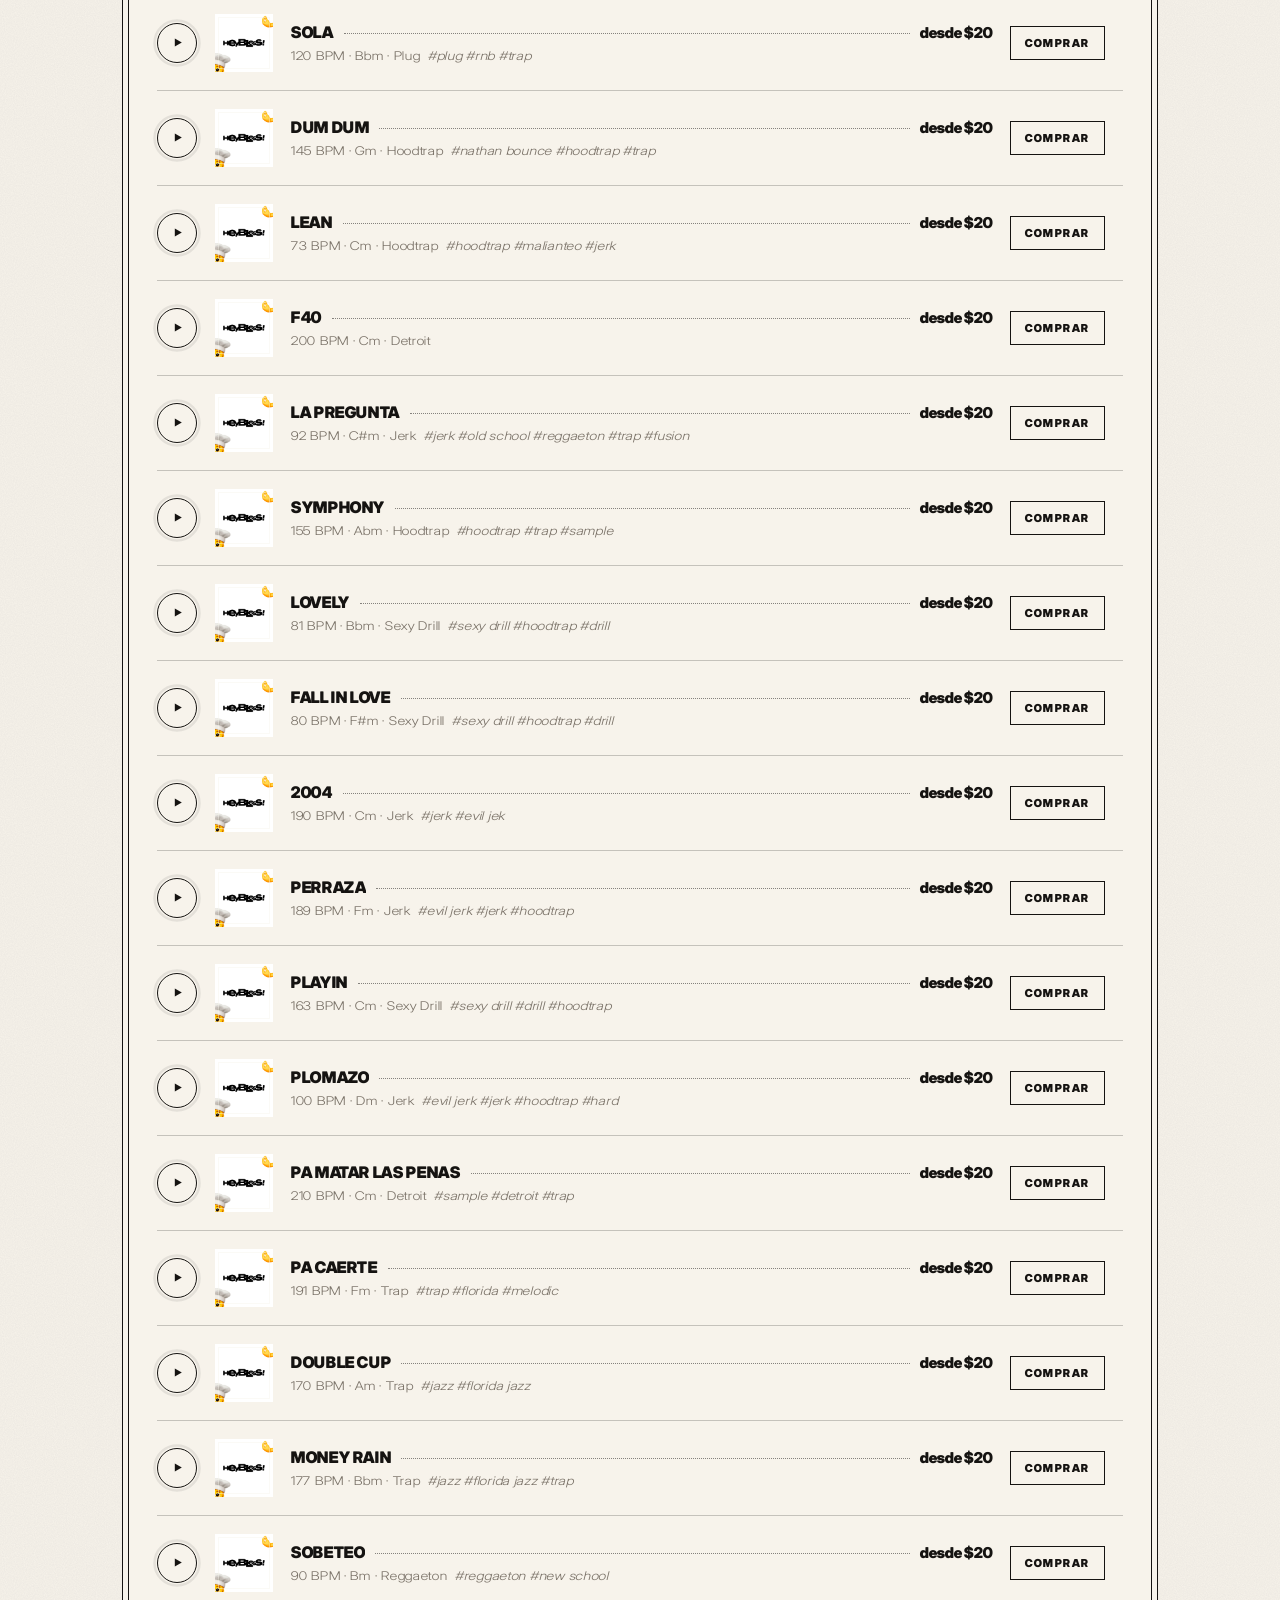
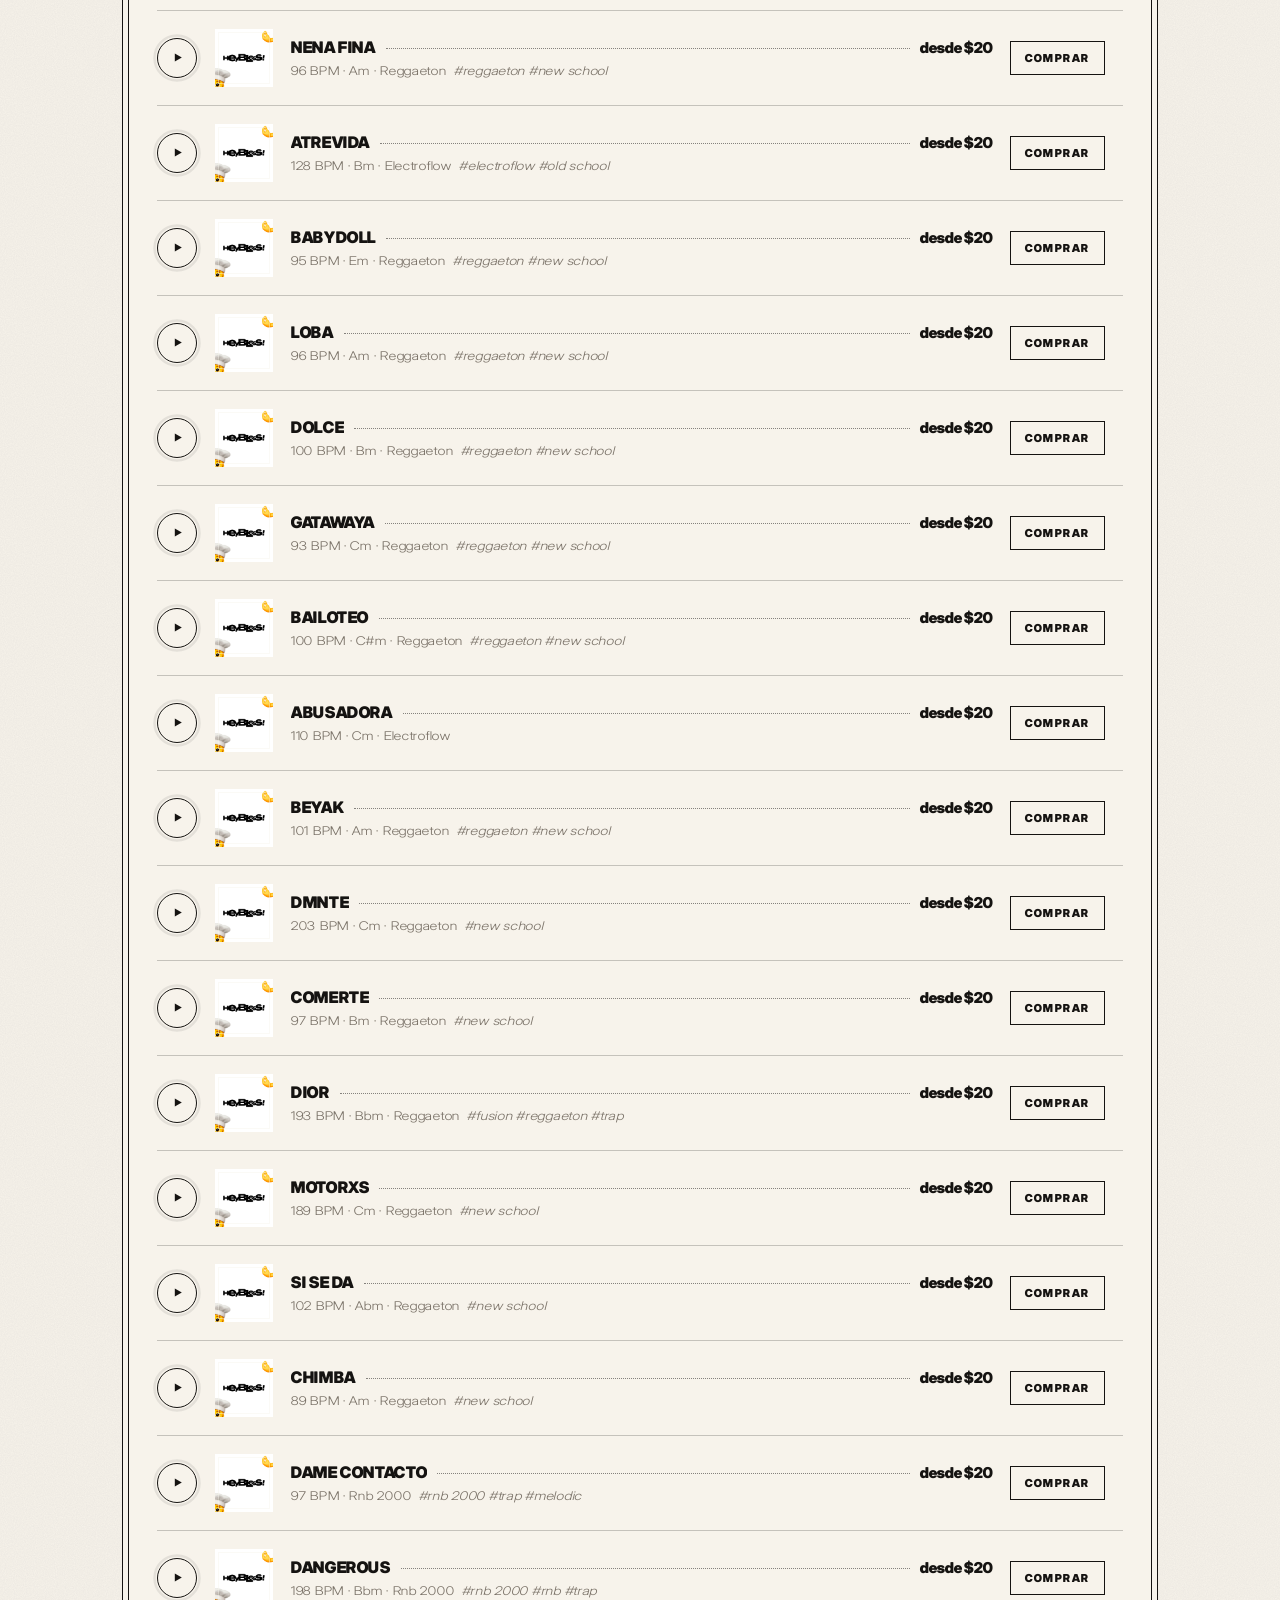
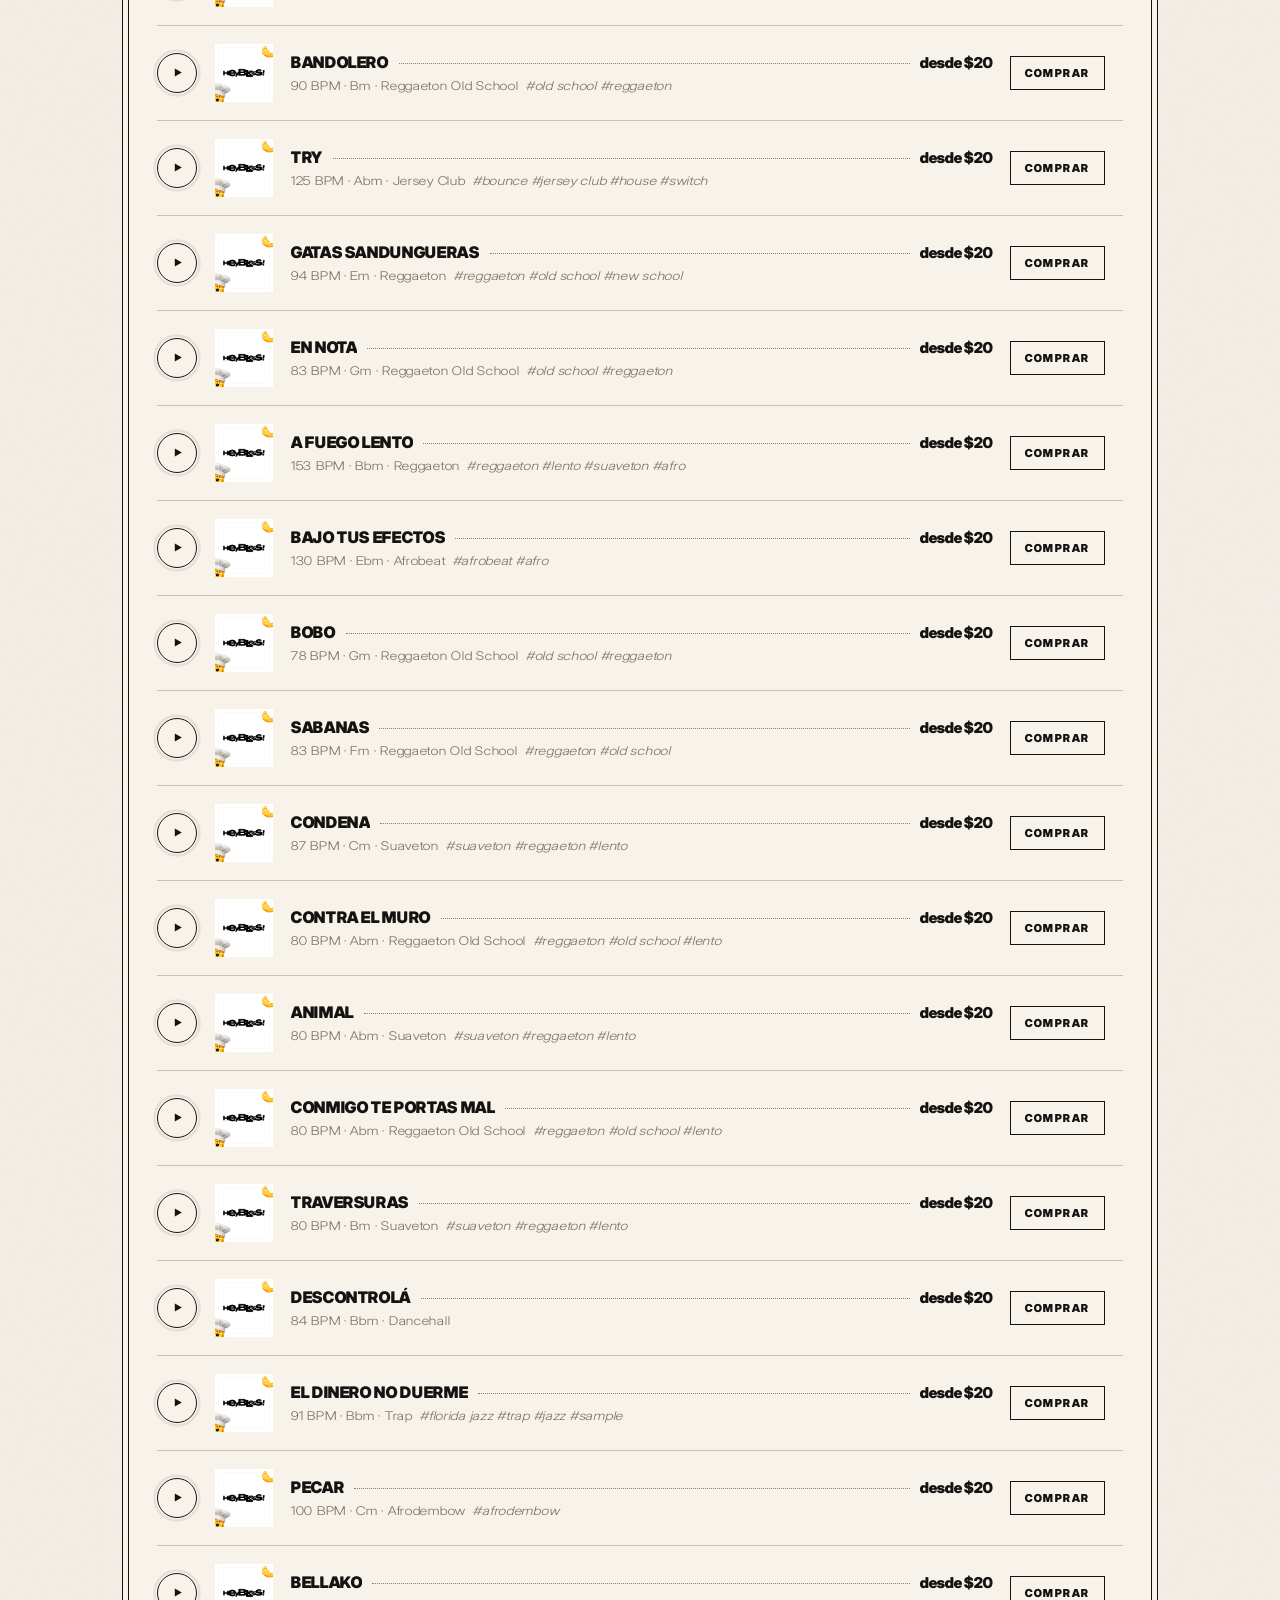
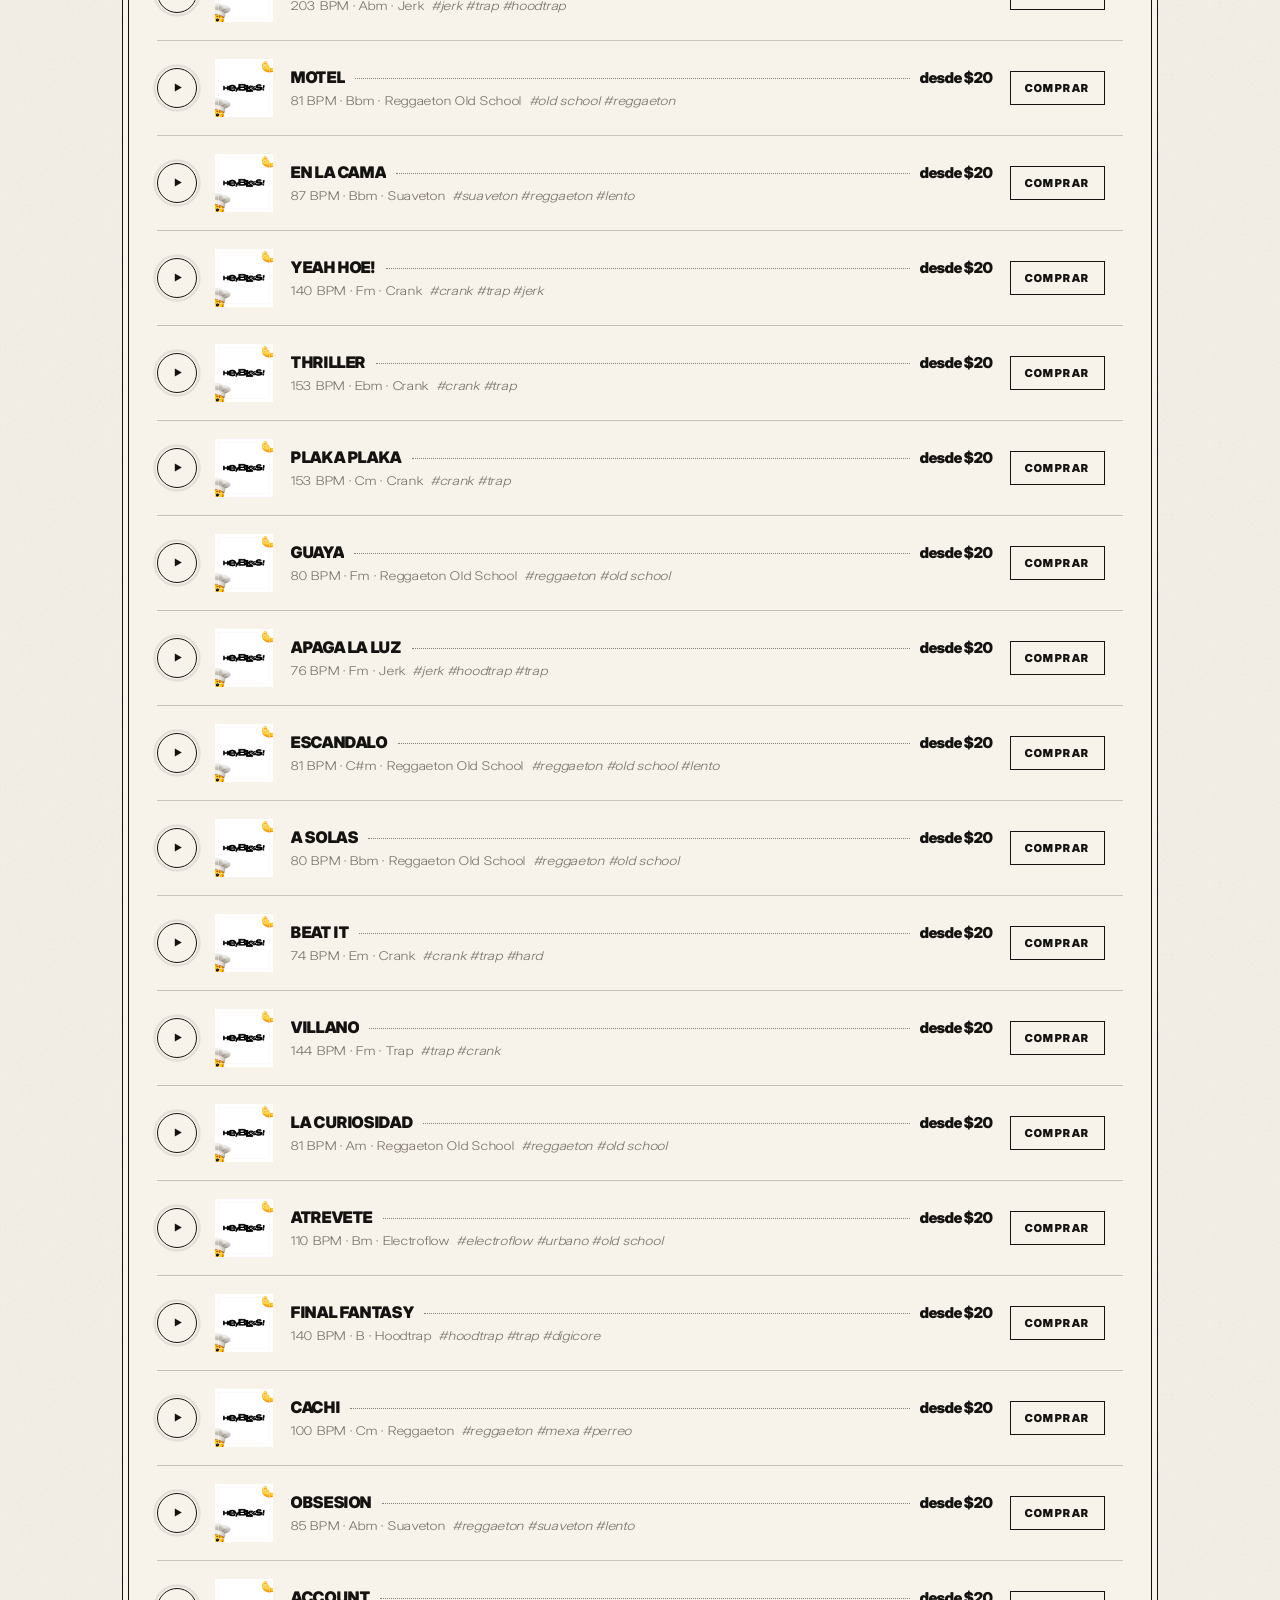
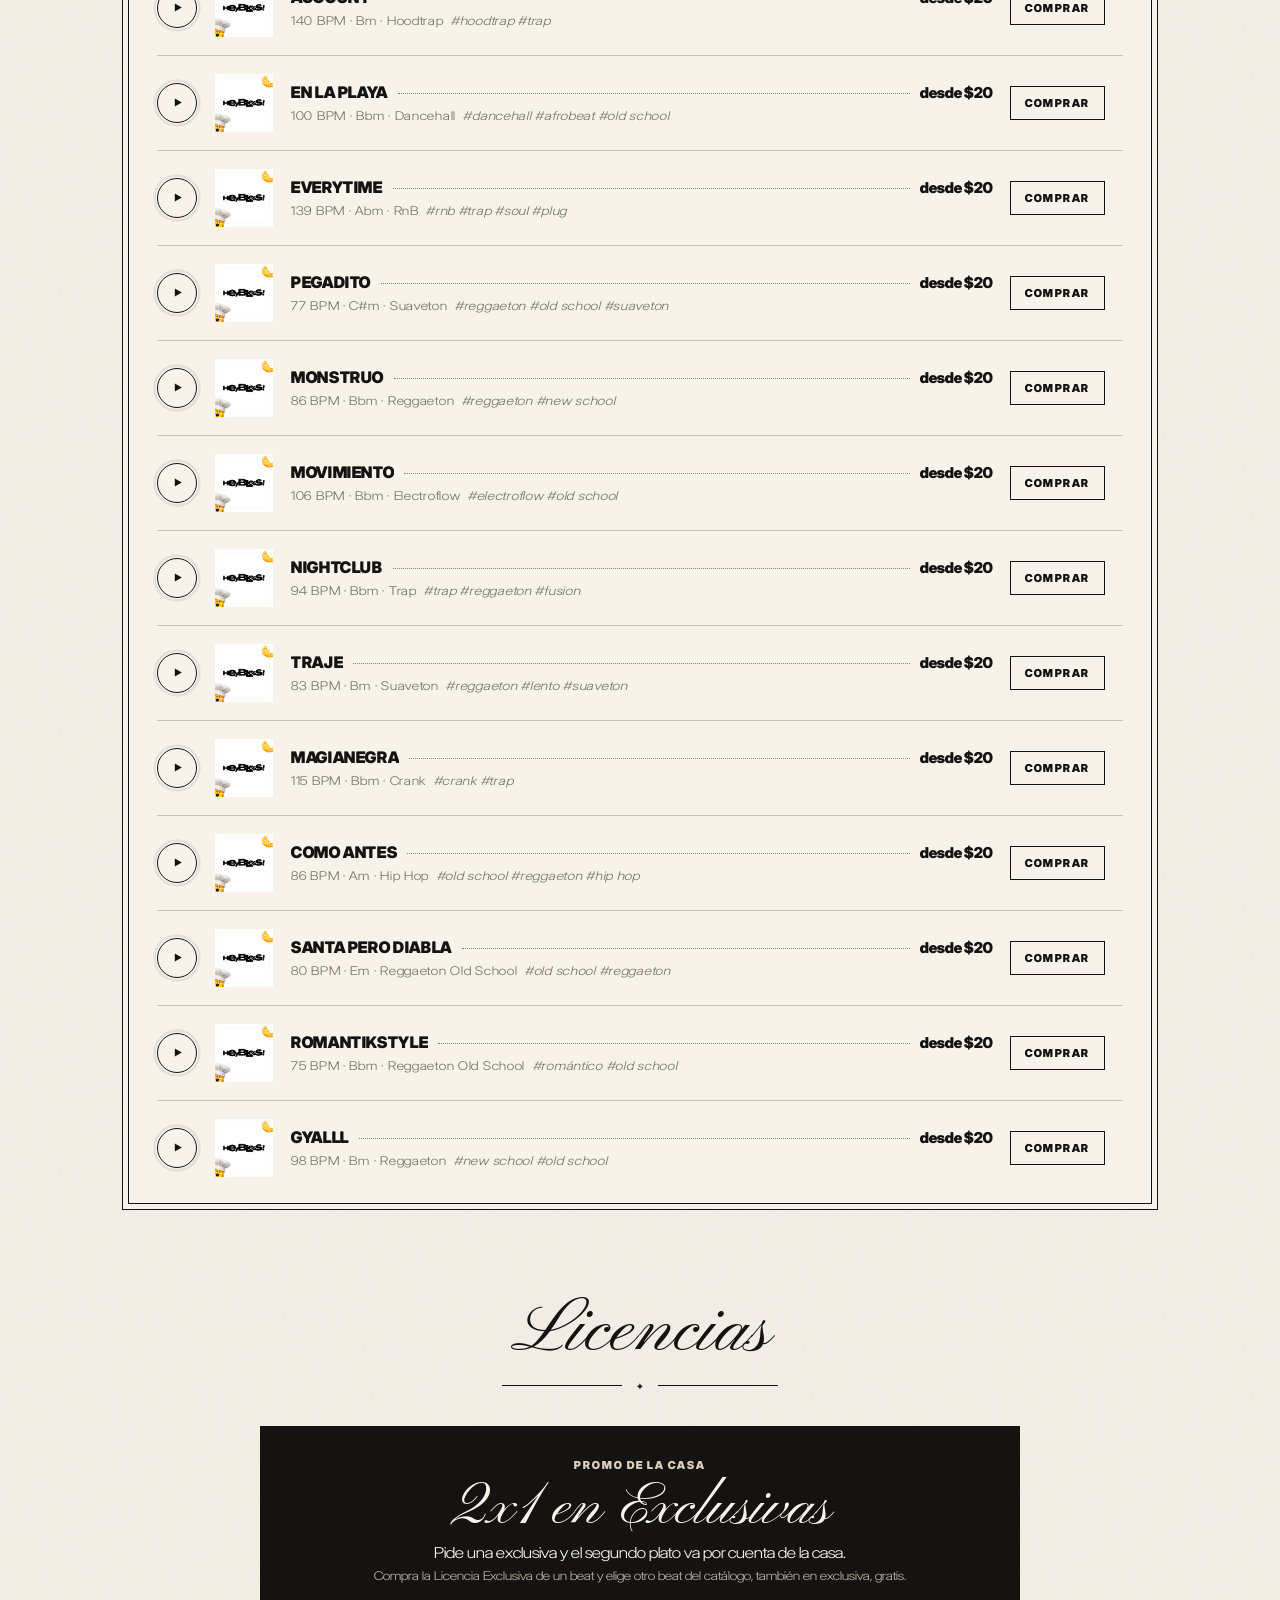
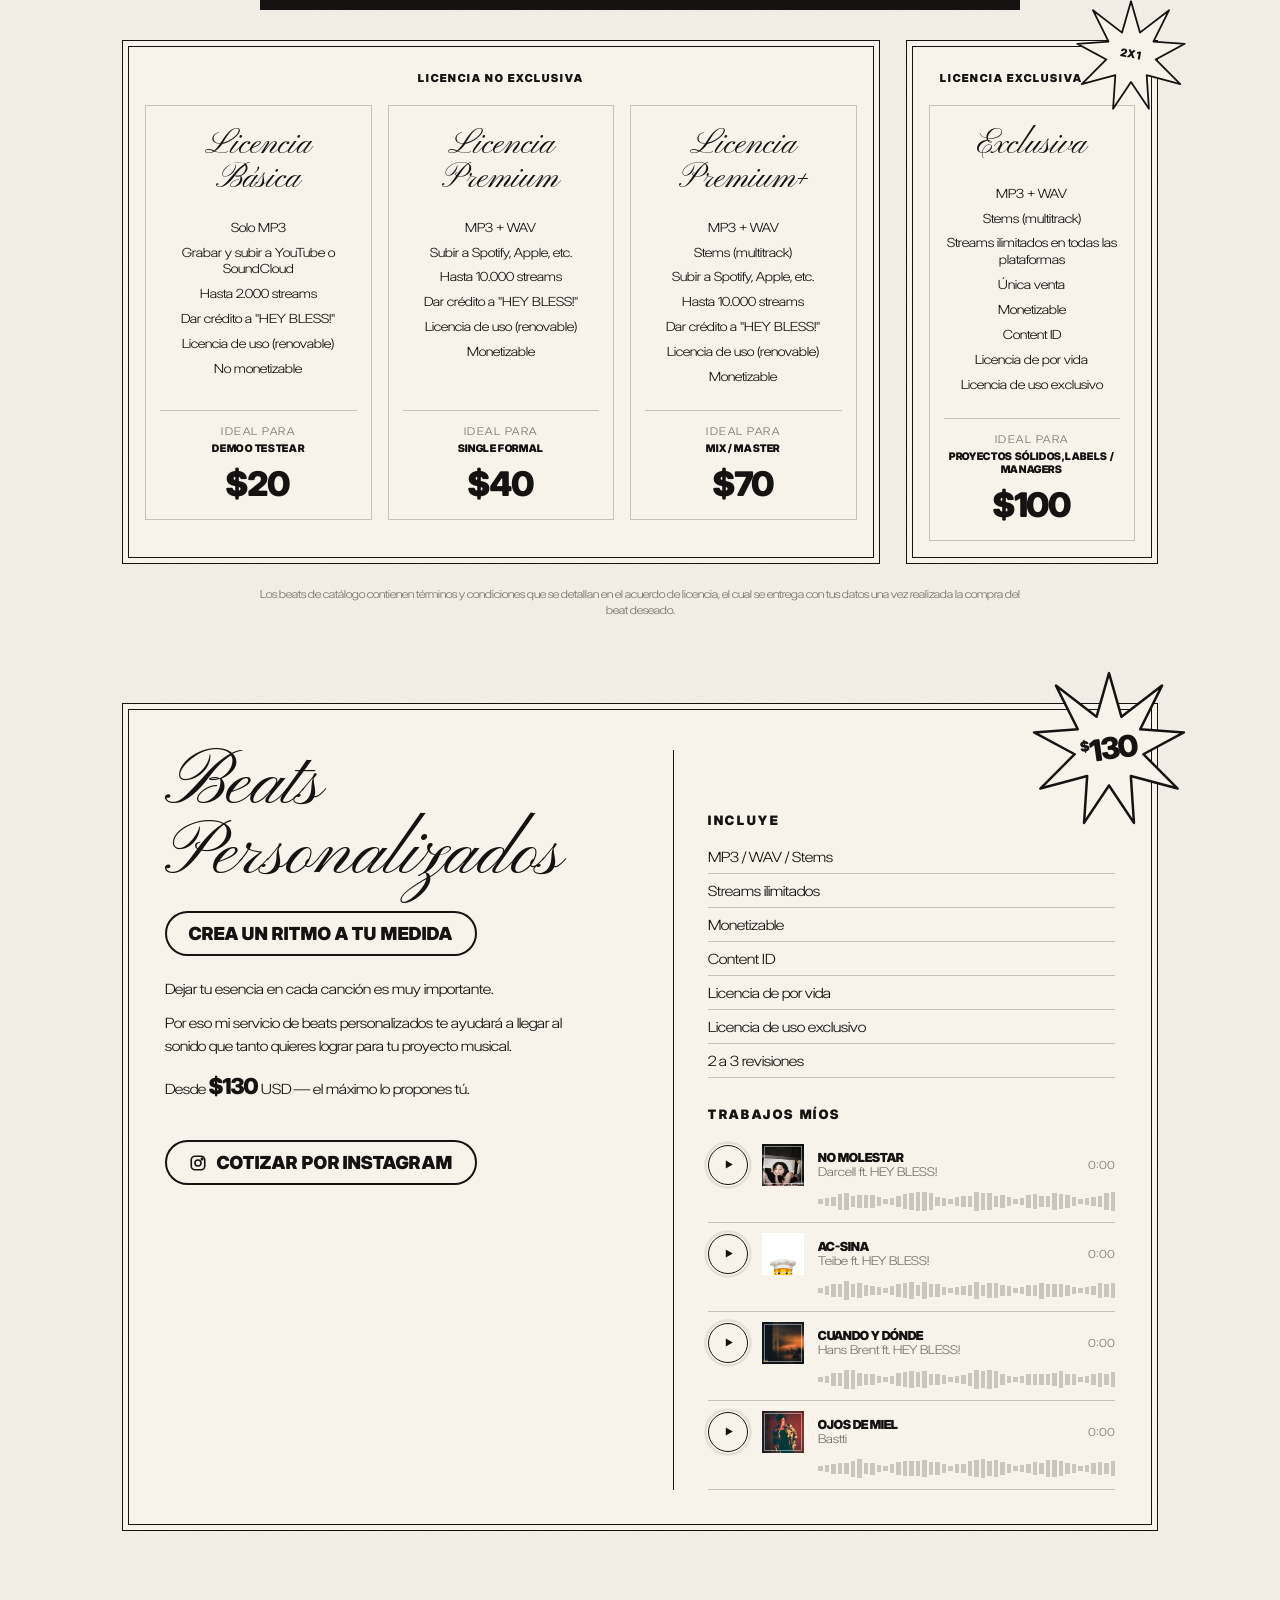
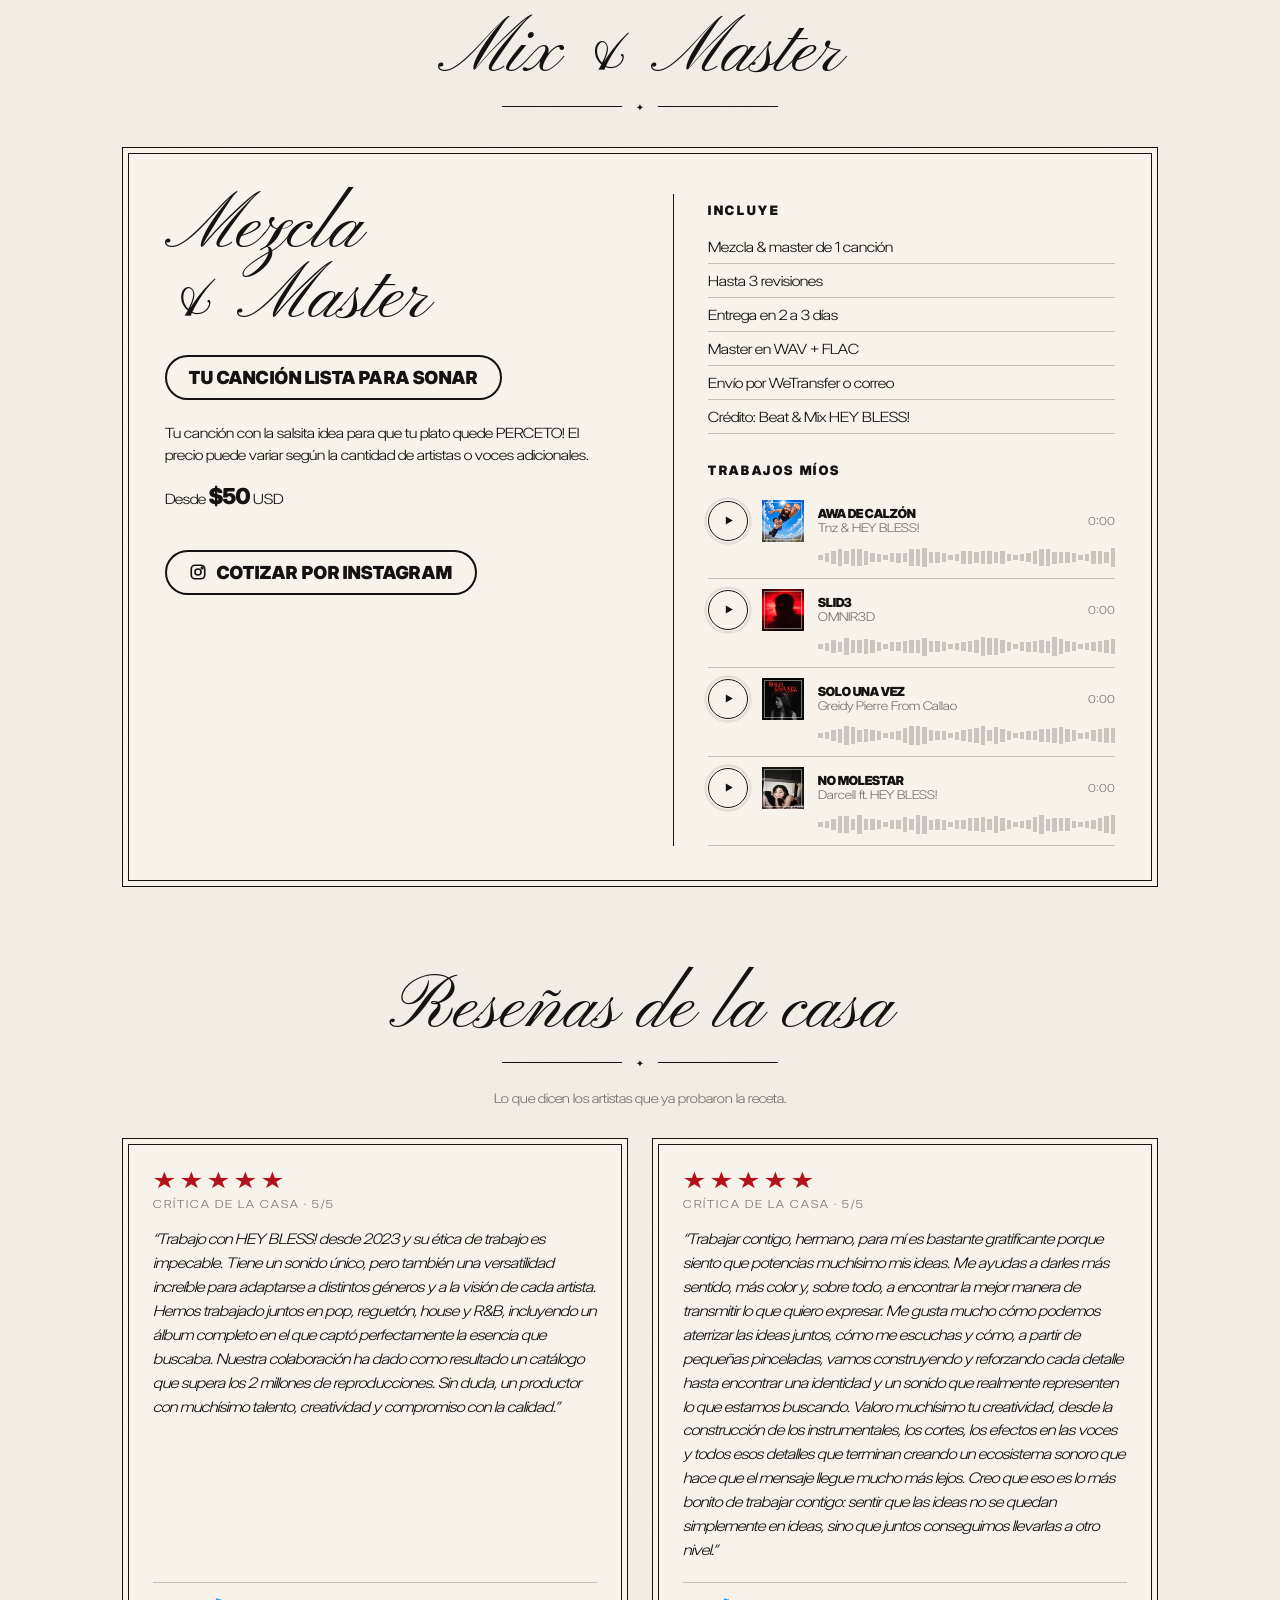
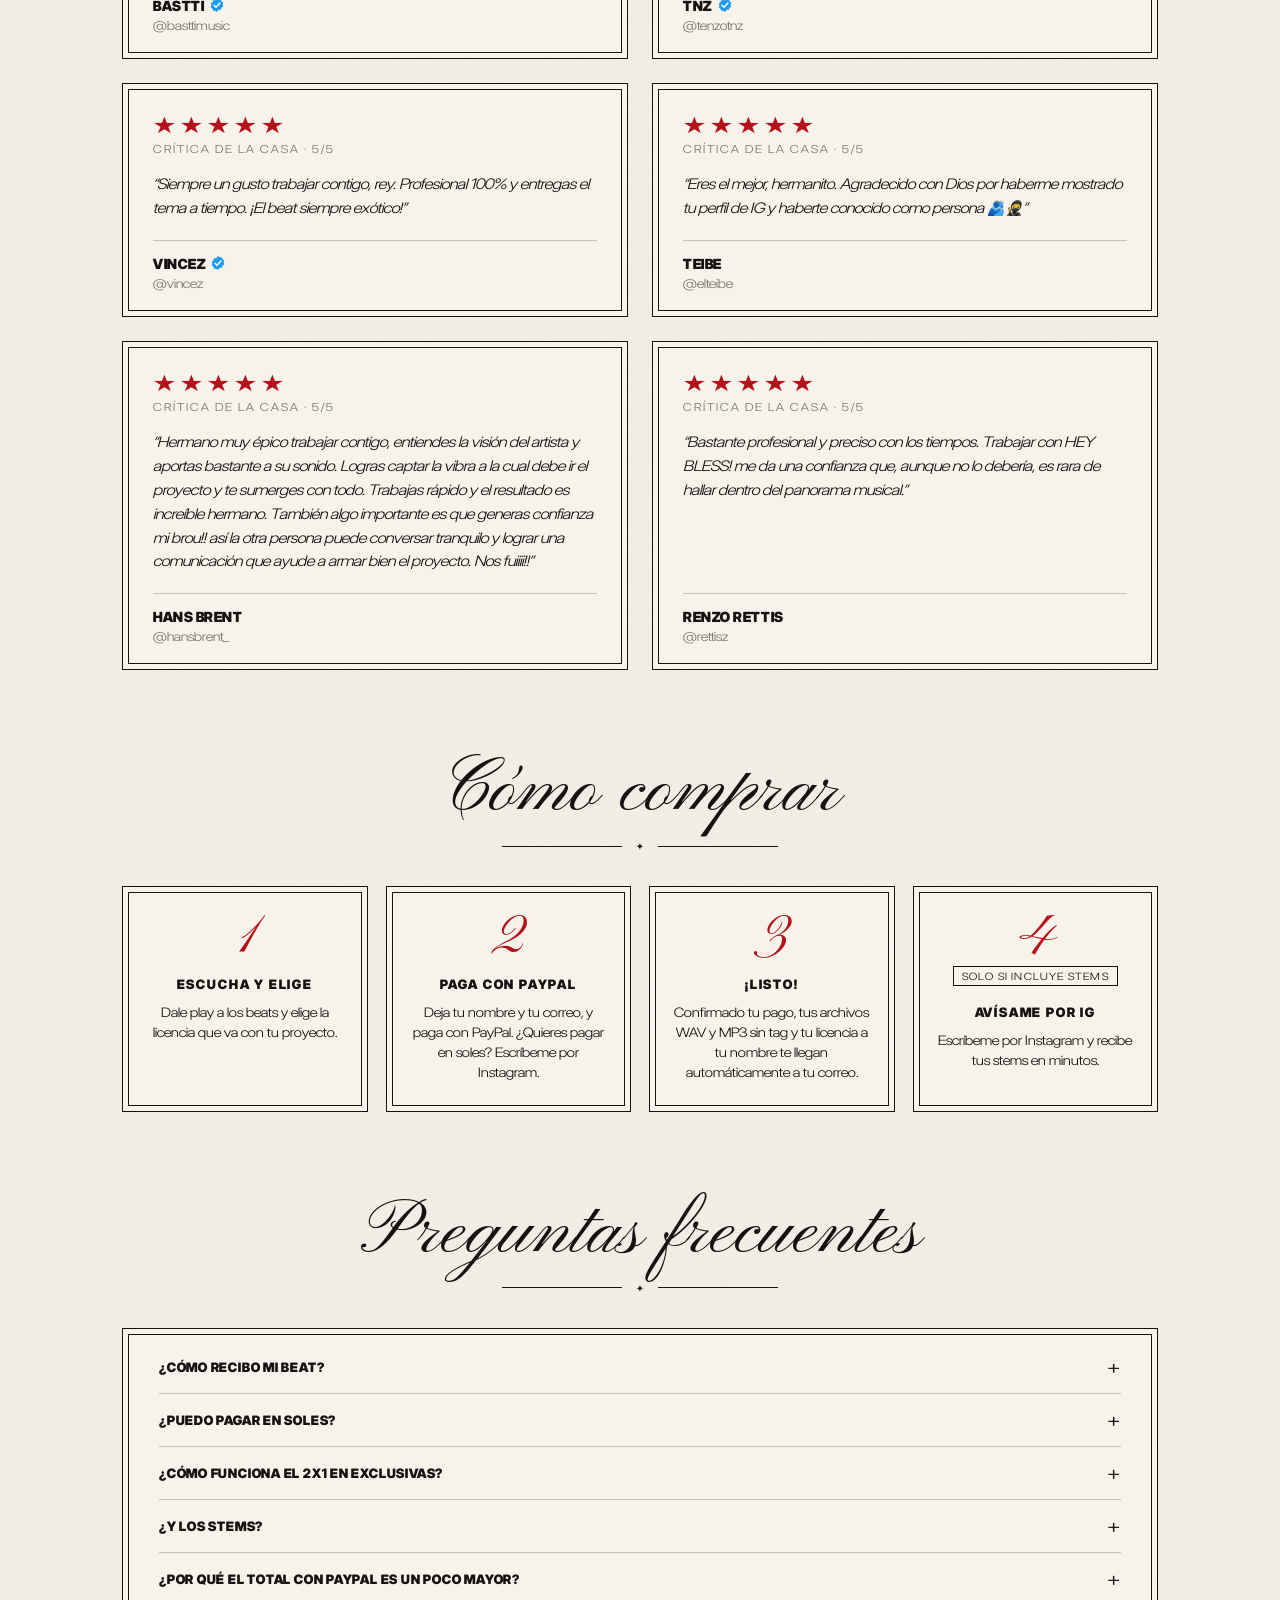
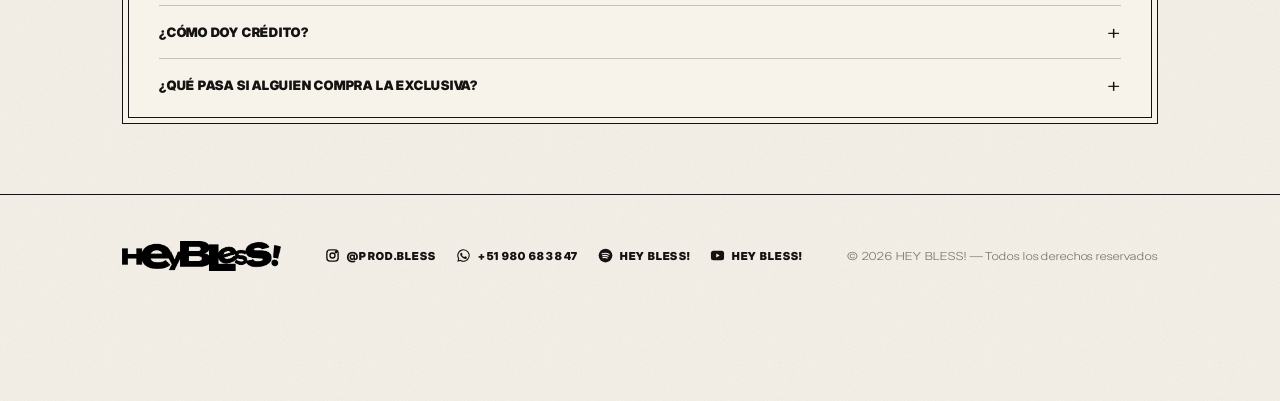
==== commit 3abcb15d: "Remate del Chef: página de pizarra y botón REMATE" ====
--- a/index.html
+++ b/index.html
@@ -16,7 +16,7 @@
 <meta property="og:image" content="https://heybless.github.io/la-cocina/img/og.jpg">
 <meta property="og:url" content="https://heybless.github.io/la-cocina/">
 <meta name="twitter:card" content="summary_large_image">
-<link rel="stylesheet" href="styles.css">
+<link rel="stylesheet" href="styles.css?v=4">
 </head>
 <body data-page="beats">
 
@@ -127,7 +127,7 @@
 <div class="toast" id="toast"></div>
 <audio id="audio" preload="none"></audio>
 
-<script src="config.js"></script>
-<script src="app.js"></script>
+<script src="config.js?v=4"></script>
+<script src="app.js?v=4"></script>
 </body>
 </html>
--- a/styles.css
+++ b/styles.css
@@ -43,10 +43,12 @@
 .brand{text-align:center;padding:26px 0 8px}
 .brand img{width:min(460px,82vw);display:block;margin:0 auto}
 .brand .prod{margin-top:14px}
-nav.menu{display:grid;grid-template-columns:repeat(5,1fr);gap:10px;max-width:980px;margin:26px auto 0}
+nav.menu{display:grid;grid-template-columns:repeat(6,1fr);gap:10px;max-width:980px;margin:26px auto 0}
 nav.menu a.on{background:var(--ink);color:var(--paper);outline-color:var(--paper)}
 nav.menu a{display:flex;align-items:center;justify-content:center;min-height:52px;line-height:1.25;border:1px solid var(--ink);outline:1px solid var(--ink);outline-offset:-5px;padding:15px 8px;text-align:center;text-decoration:none;font-weight:900;font-size:11.5px;letter-spacing:.14em;text-transform:uppercase;background:var(--paper);transition:background .15s,color .15s}
 nav.menu a:hover{background:var(--ink);color:var(--paper);outline-color:var(--paper)}
+nav.menu a.rem{background:#2e3631;border-color:#2e3631;outline-color:#e6e3d9;color:#e6e3d9}
+nav.menu a.rem:hover,nav.menu a.rem.on{background:#5a3e26;border-color:#5a3e26}
 
 /* hero */
 .hero{padding:44px 0 20px;text-align:center}
@@ -244,7 +246,6 @@
 
 @media (max-width:900px){
   nav.menu{grid-template-columns:1fr 1fr}
-  nav.menu a:last-child{grid-column:1/-1}
   .lic-grid,.lic-cols,.custom,.detail{grid-template-columns:1fr}
   .inc{border-left:0;border-top:1px solid var(--ink);padding:28px 0 0;margin-top:26px}
   .custom{padding:40px 24px 30px}
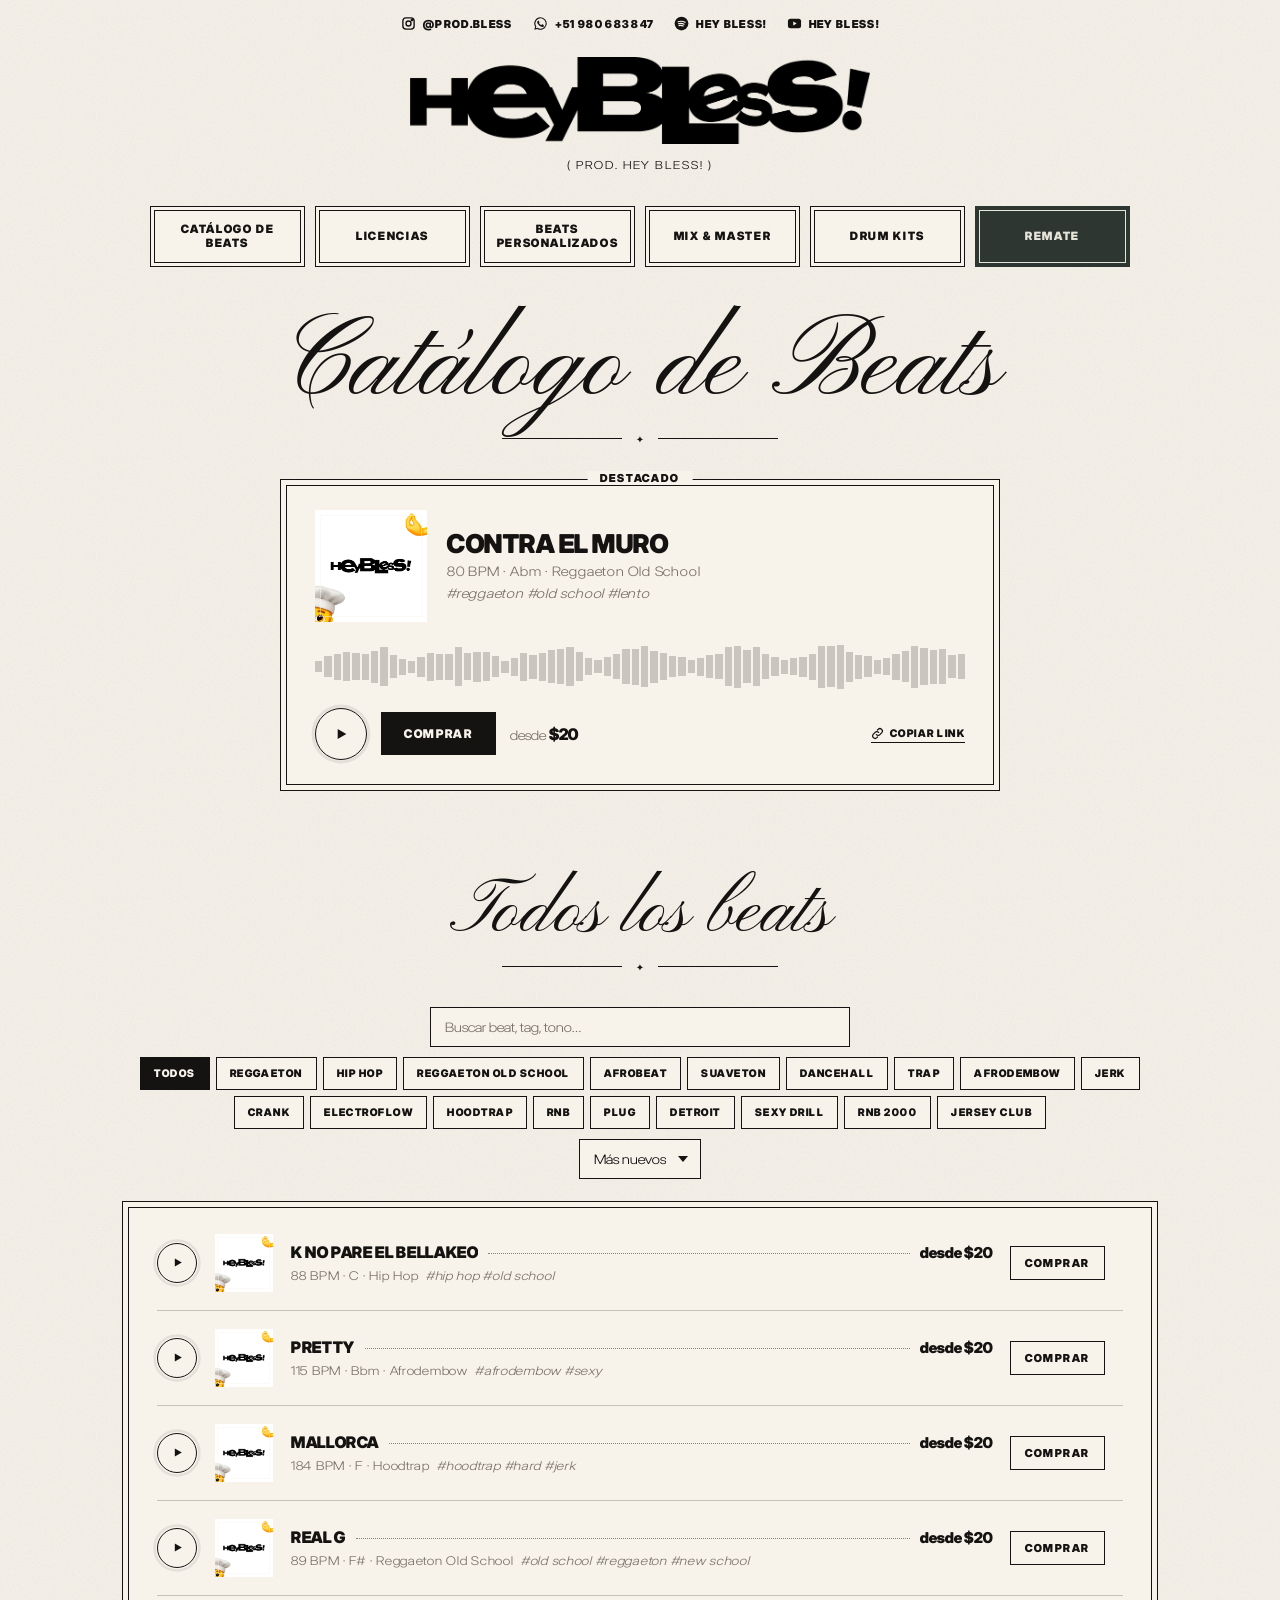
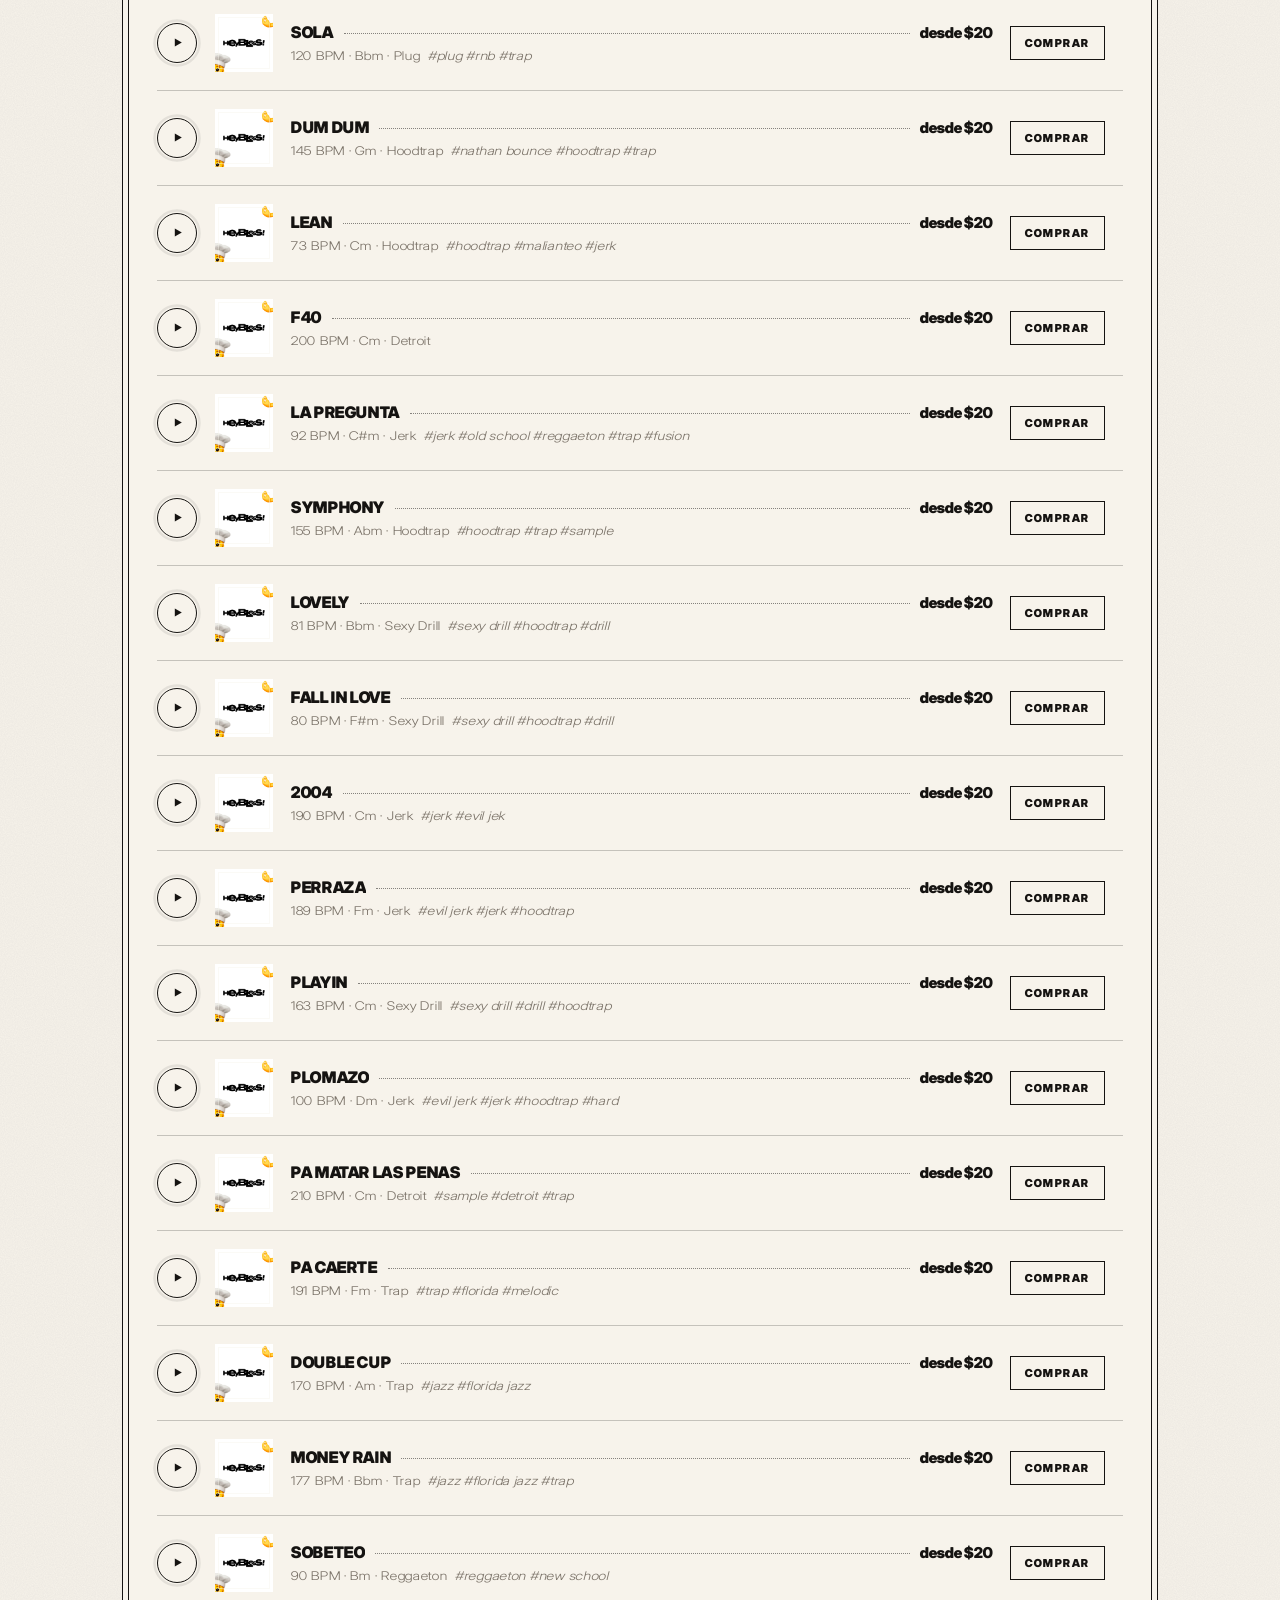
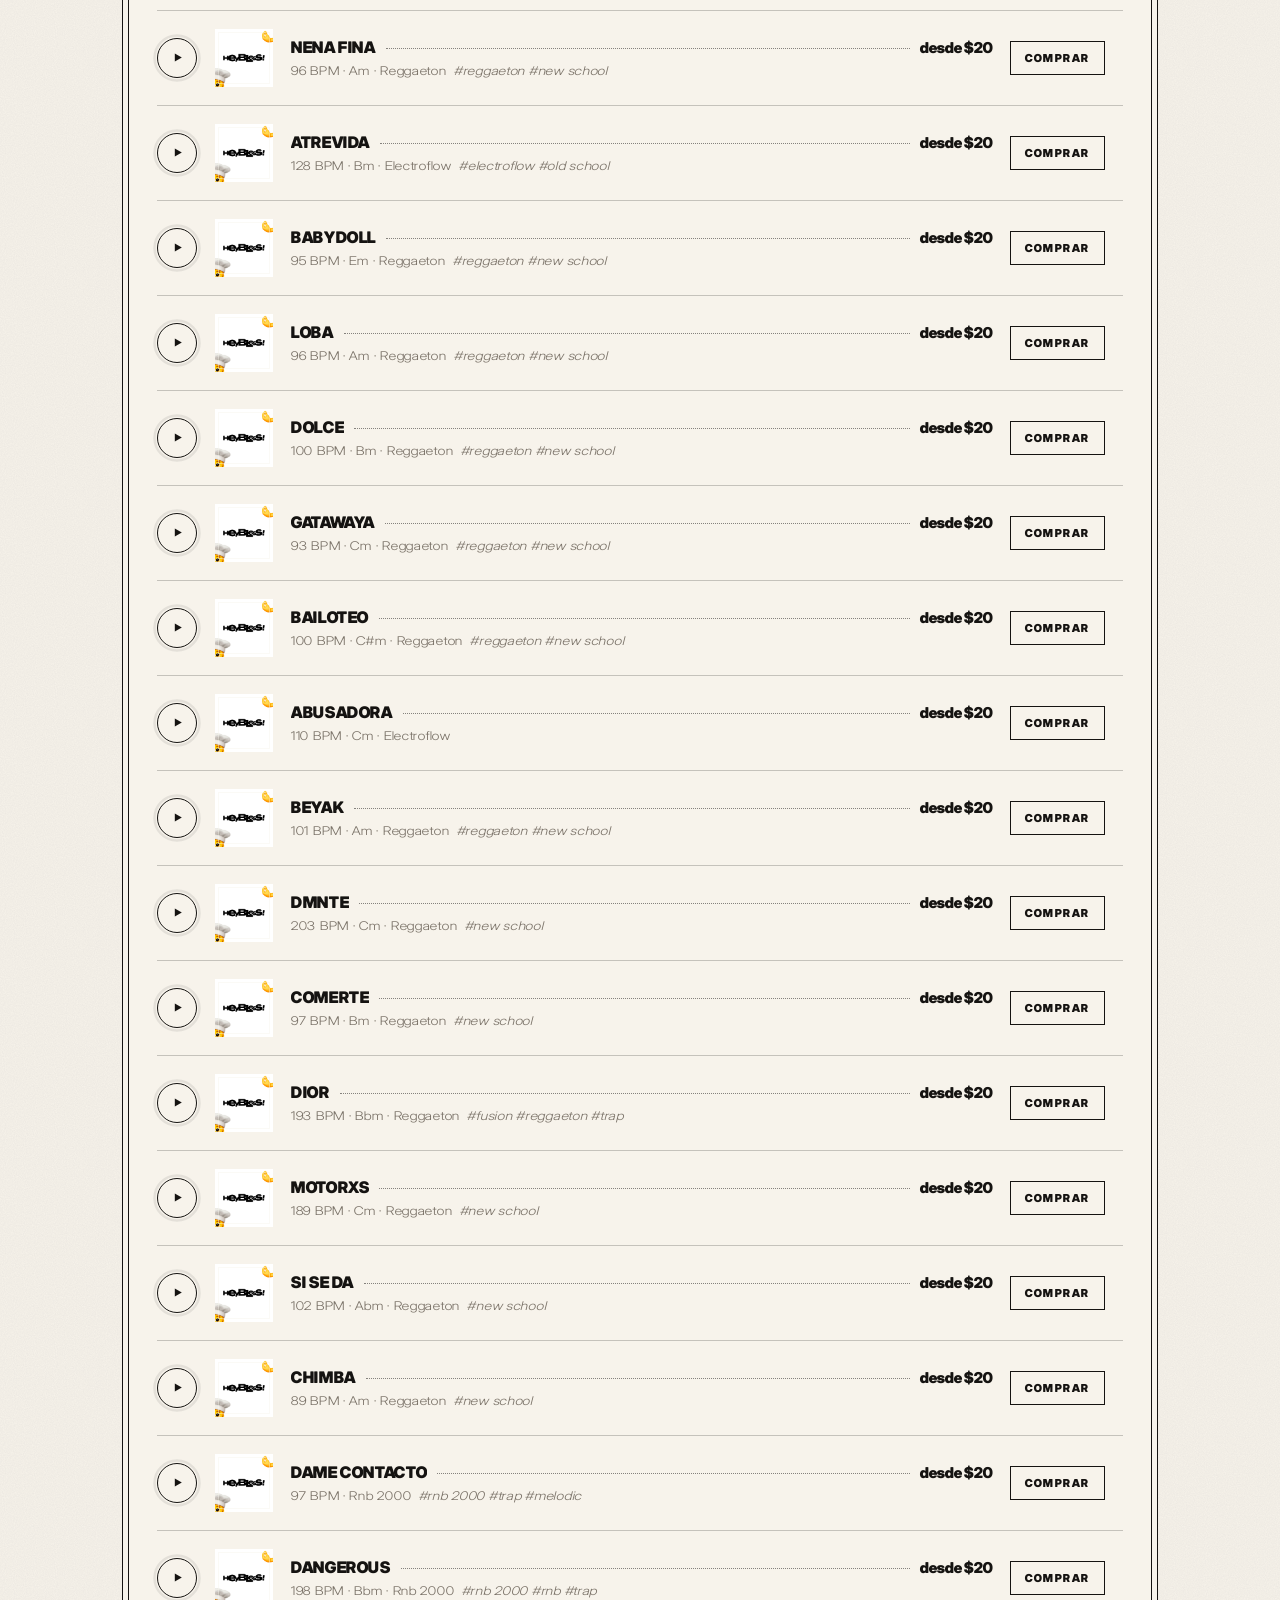
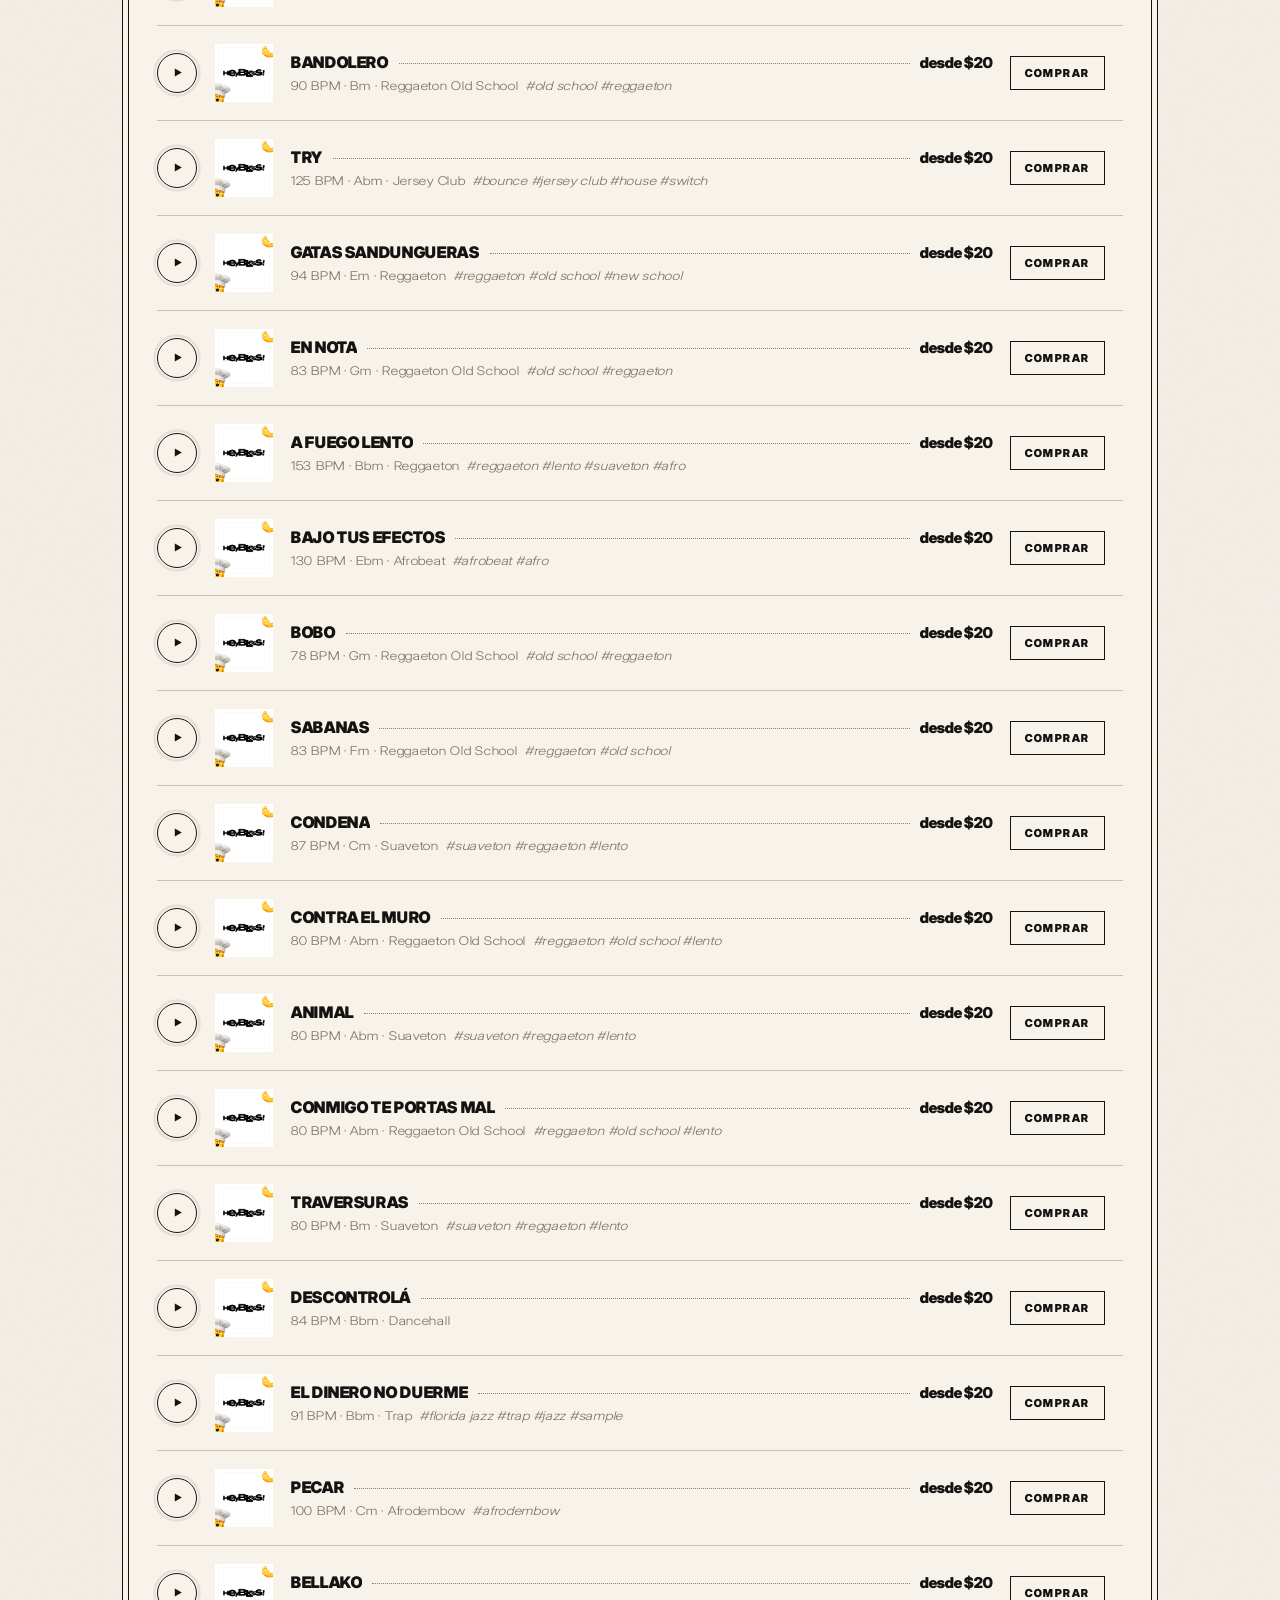
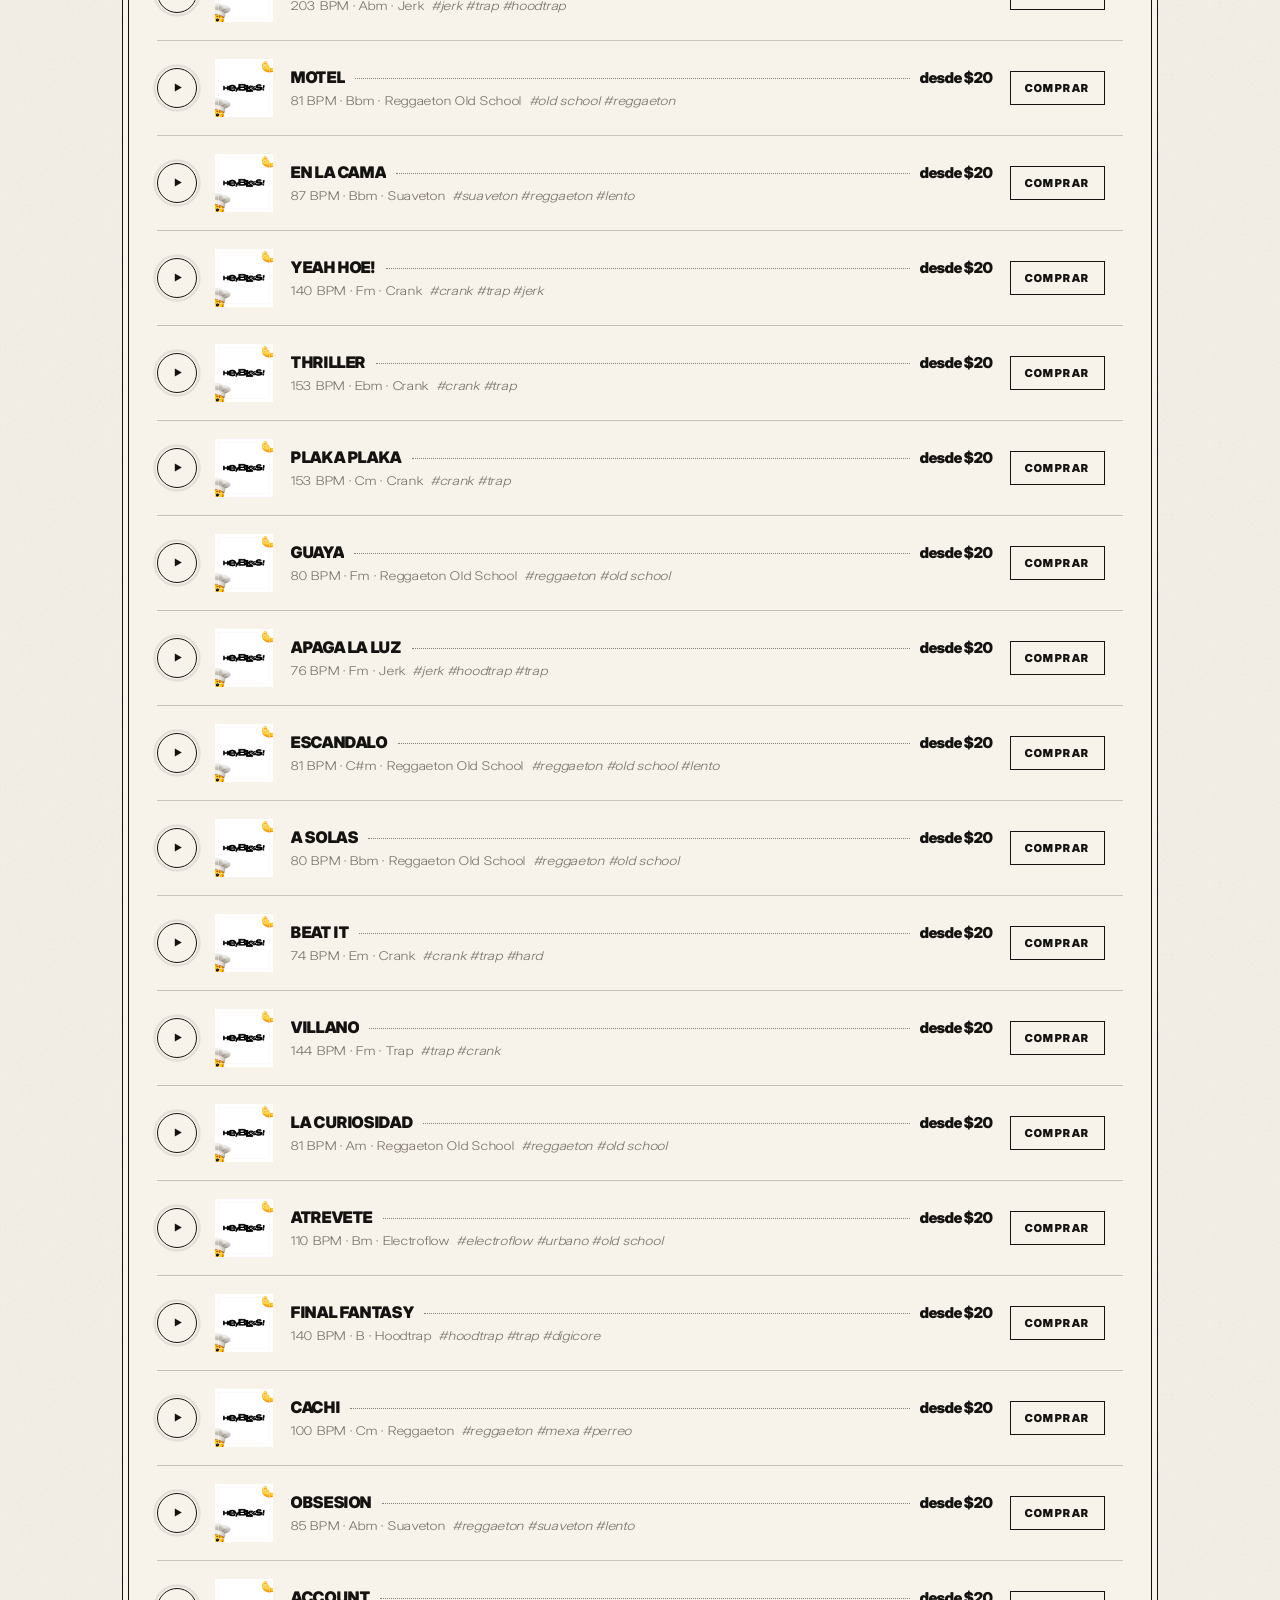
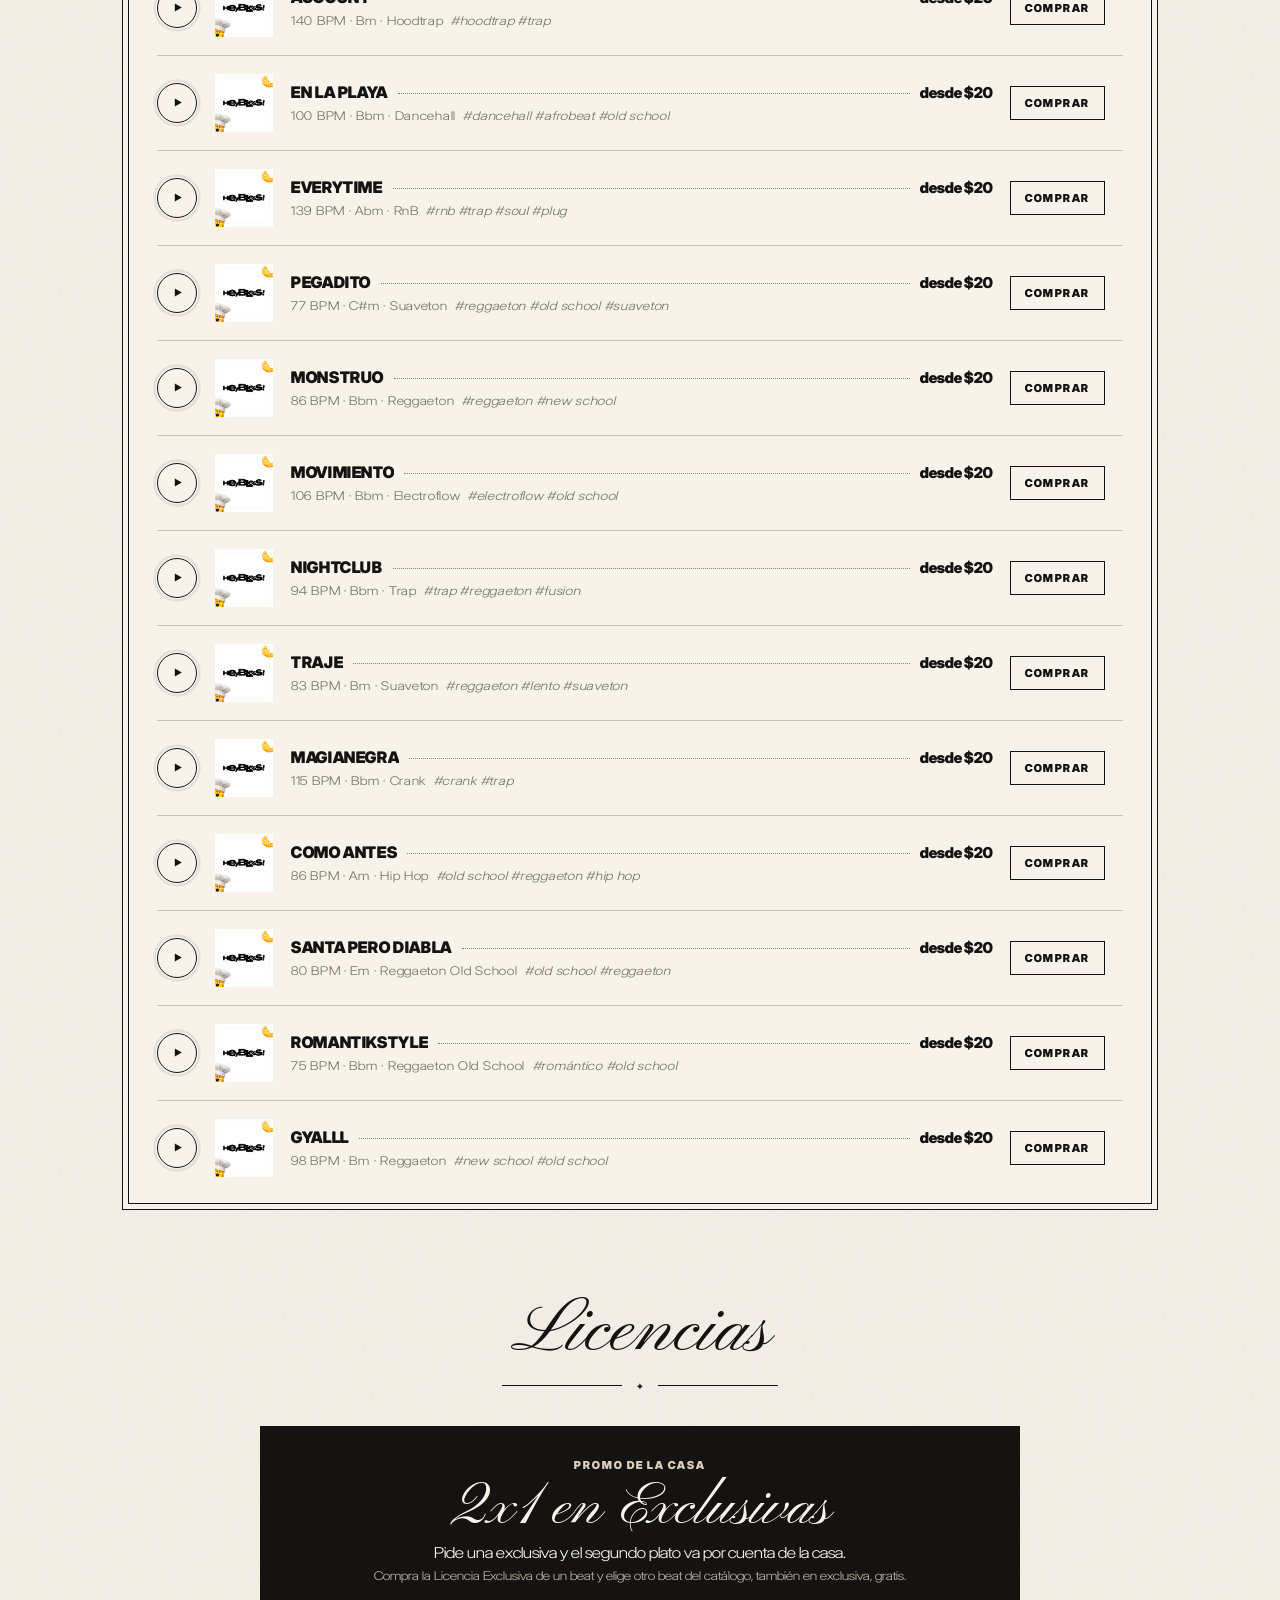
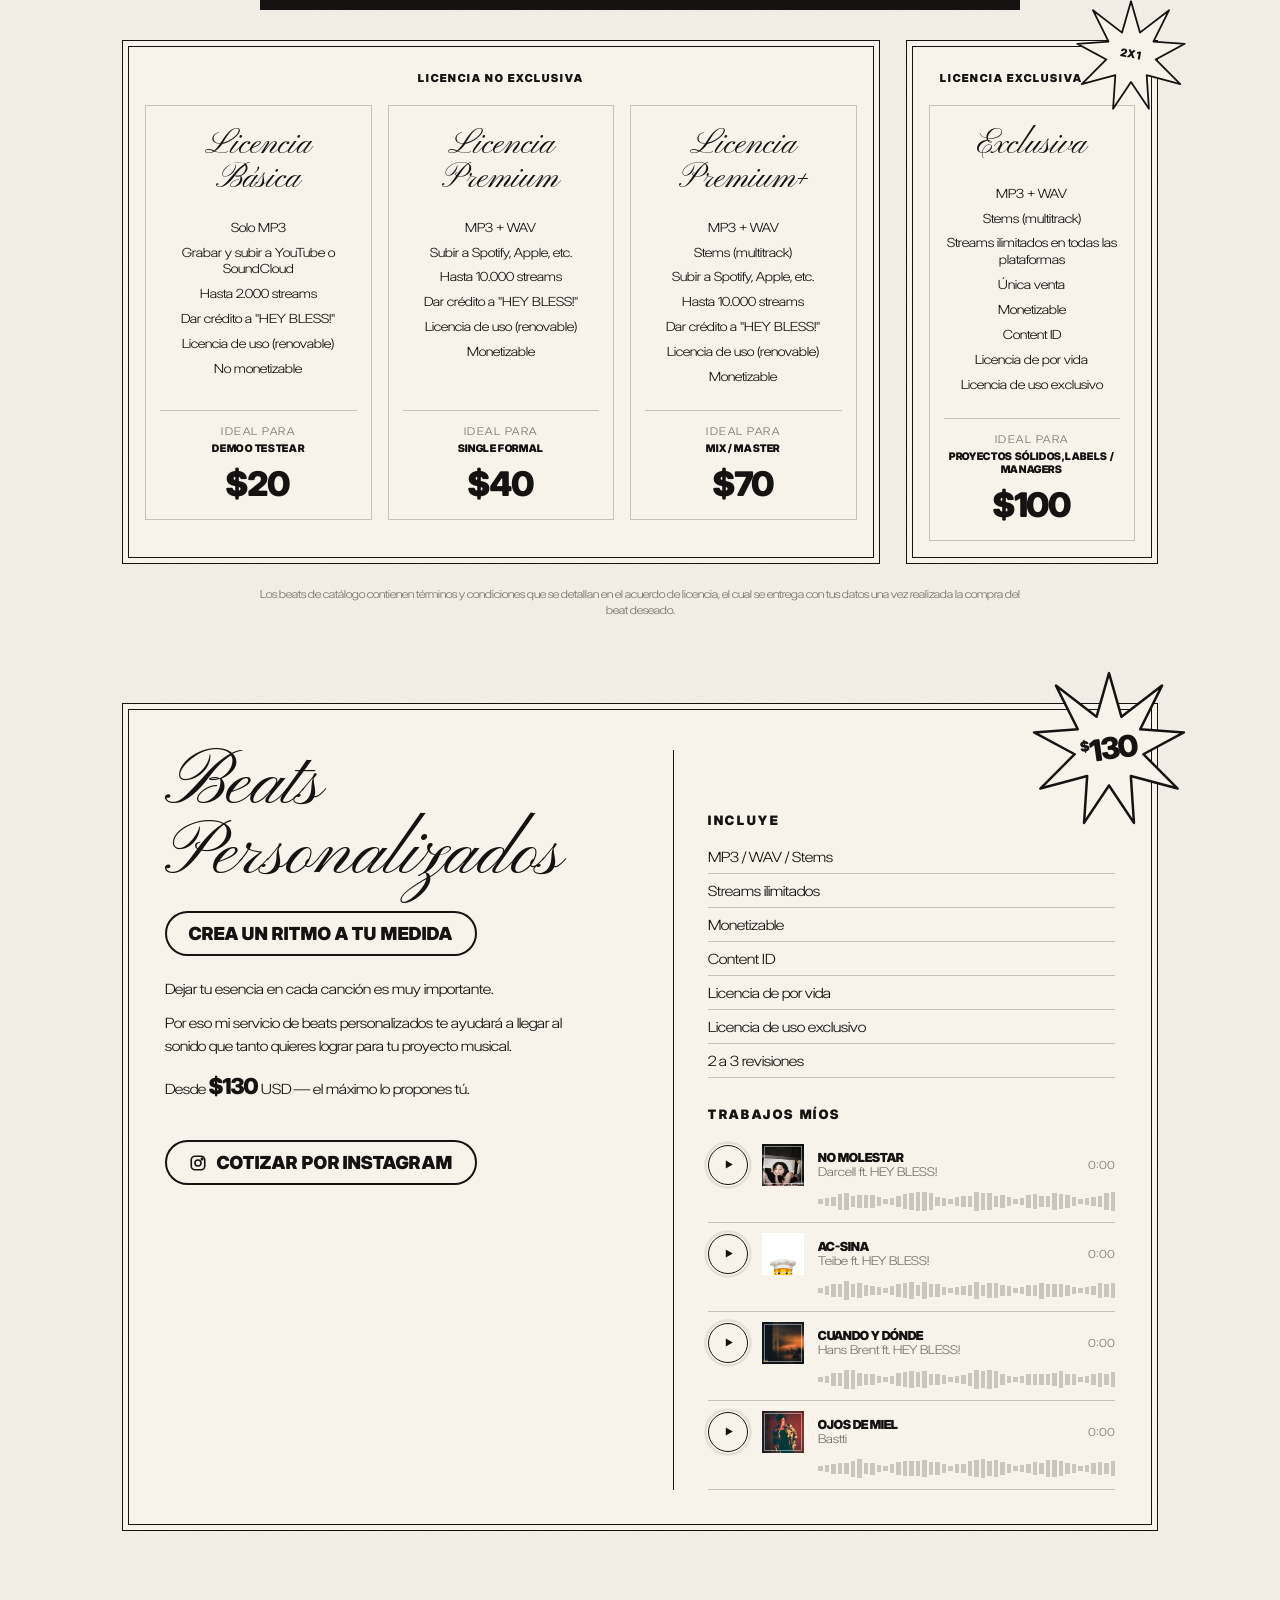
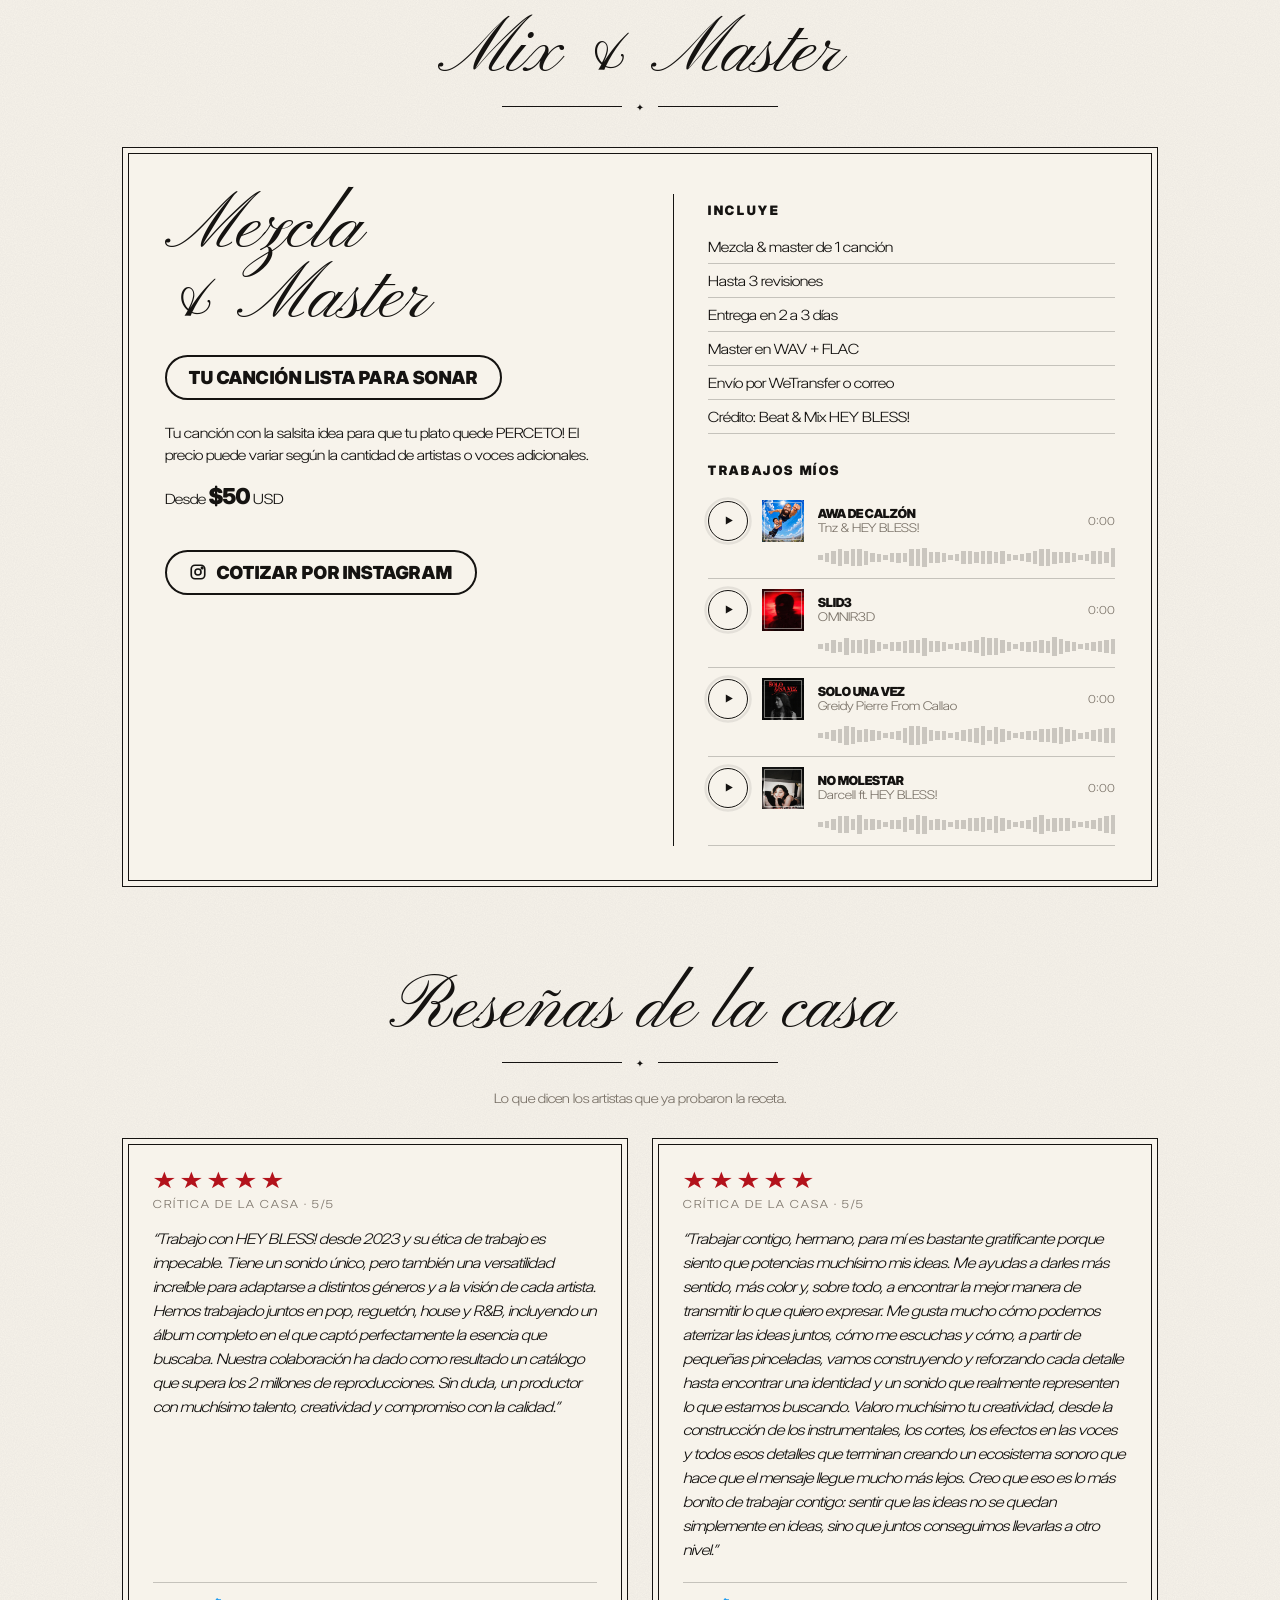
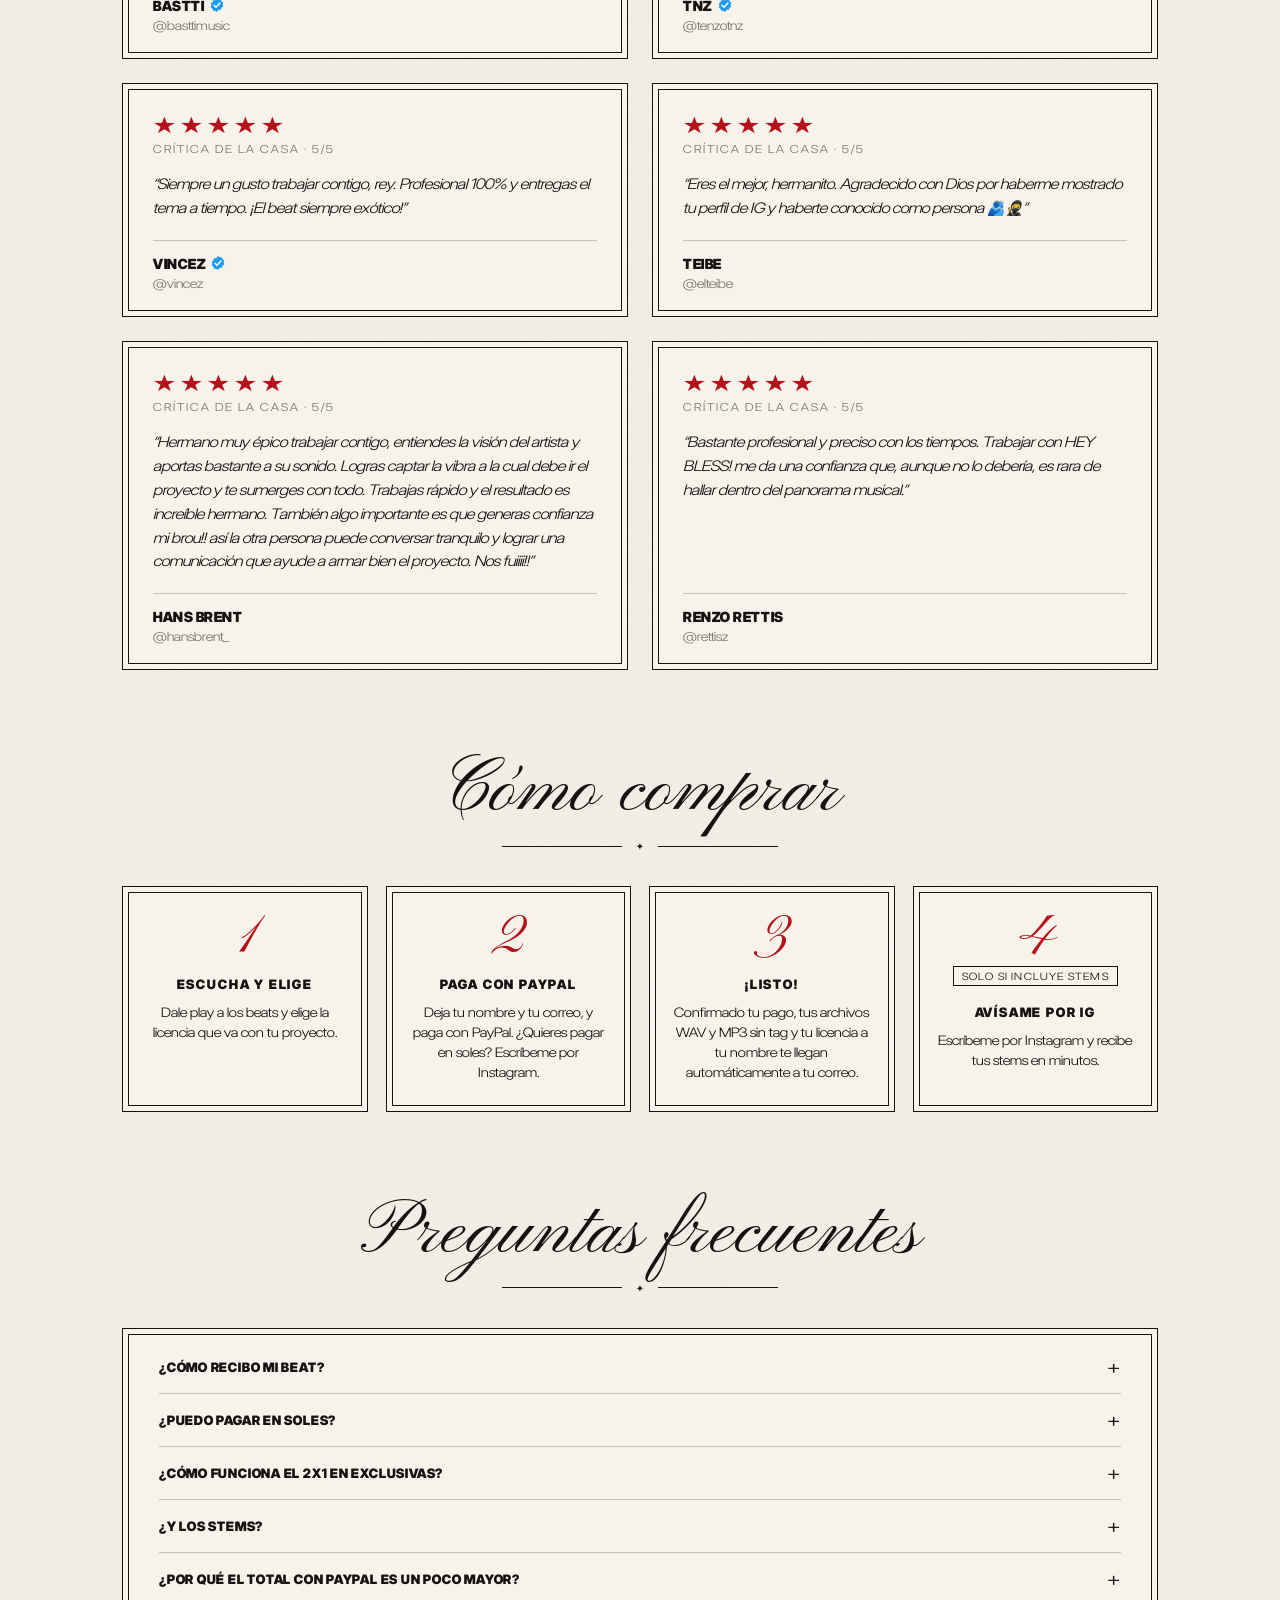
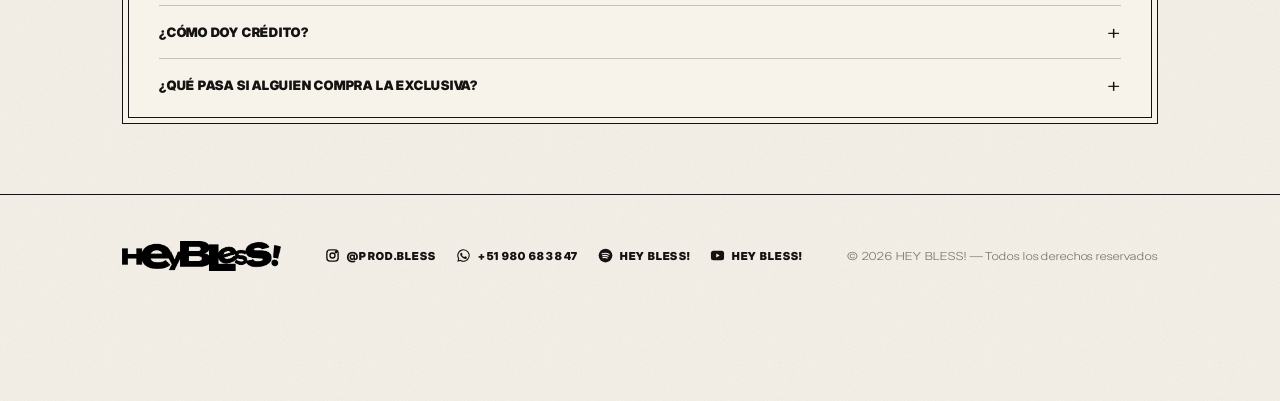
==== commit b9088a60: "Animaciones: ripple, avisos y transiciones" ====
--- a/index.html
+++ b/index.html
@@ -16,7 +16,8 @@
 <meta property="og:image" content="https://heybless.github.io/la-cocina/img/og.jpg">
 <meta property="og:url" content="https://heybless.github.io/la-cocina/">
 <meta name="twitter:card" content="summary_large_image">
-<link rel="stylesheet" href="styles.css?v=4">
+<script>if(!matchMedia("(prefers-reduced-motion: reduce)").matches){document.documentElement.classList.add("hb-anim");setTimeout(function(){document.documentElement.classList.add("hb-ready")},1500)}</script>
+<link rel="stylesheet" href="styles.css?v=5">
 </head>
 <body data-page="beats">
 
@@ -127,7 +128,8 @@
 <div class="toast" id="toast"></div>
 <audio id="audio" preload="none"></audio>
 
+<script src="anim.js?v=1"></script>
 <script src="config.js?v=4"></script>
-<script src="app.js?v=4"></script>
+<script src="app.js?v=5"></script>
 </body>
 </html>
--- a/styles.css
+++ b/styles.css
@@ -359,3 +359,23 @@
 .critic a:hover{color:var(--red)}
 .ver{width:16px;height:16px;flex:none}
 @media (max-width:760px){.reviews{grid-template-columns:1fr}}
+
+/* ---------- animaciones (anim.js) ---------- */
+.hb-rpl{position:absolute;inset:0;overflow:hidden;border-radius:inherit;pointer-events:none;z-index:0}
+.hb-rpl i{position:absolute;border-radius:50%;background:currentColor;opacity:.28;transform:scale(0);animation:hbRipple .65s cubic-bezier(.22,.61,.36,1) forwards}
+@keyframes hbRipple{to{transform:scale(1);opacity:0}}
+.hb-toasts{position:fixed;left:50%;bottom:120px;transform:translateX(-50%);z-index:120;display:flex;flex-direction:column;align-items:center;gap:8px;pointer-events:none;width:max-content;max-width:92vw}
+.hb-toast{background:var(--ink);color:var(--paper);font-weight:900;letter-spacing:.12em;text-transform:uppercase;font-size:11px;padding:12px 20px;border:1px solid var(--ink);outline:1px solid var(--paper);outline-offset:-5px;opacity:0;transform:translateY(14px) scale(.96);transition:opacity .28s ease,transform .38s cubic-bezier(.2,.9,.3,1.25);text-align:center}
+.hb-toast.in{opacity:1;transform:none}
+.hb-toast.out{opacity:0;transform:translateY(-8px) scale(.98);transition:opacity .3s ease,transform .3s ease}
+body[data-page="remate"] .hb-toast{background:#2e3631;color:#e6e3d9;border-color:#5a3e26;outline-color:rgba(230,227,217,.5);font-family:"Josefin Sans",sans-serif;font-weight:400;letter-spacing:.2em}
+.hb-anim body{opacity:0;transition:opacity .45s ease}
+.hb-anim.hb-ready body{opacity:1}
+.hb-anim.hb-leave body{opacity:0;transition:opacity .25s ease}
+.hb-anim .hb-rev{opacity:0;transform:translateY(26px);transition:opacity .7s ease,transform .8s cubic-bezier(.2,.7,.2,1)}
+.hb-anim .hb-rev.hb-in{opacity:1;transform:none}
+.hb-anim .modal.open .sheet{animation:hbSheet .42s cubic-bezier(.2,.8,.2,1)}
+@keyframes hbSheet{from{opacity:0;transform:translateY(24px) scale(.98)}to{opacity:1;transform:none}}
+.hb-anim #menu-sec:not([hidden]),.hb-anim #pay:not([hidden]),.hb-anim #done:not([hidden]){animation:hbSwap .5s cubic-bezier(.2,.8,.2,1)}
+@keyframes hbSwap{from{opacity:0;transform:translateX(18px)}to{opacity:1;transform:none}}
+.toast{display:none!important}
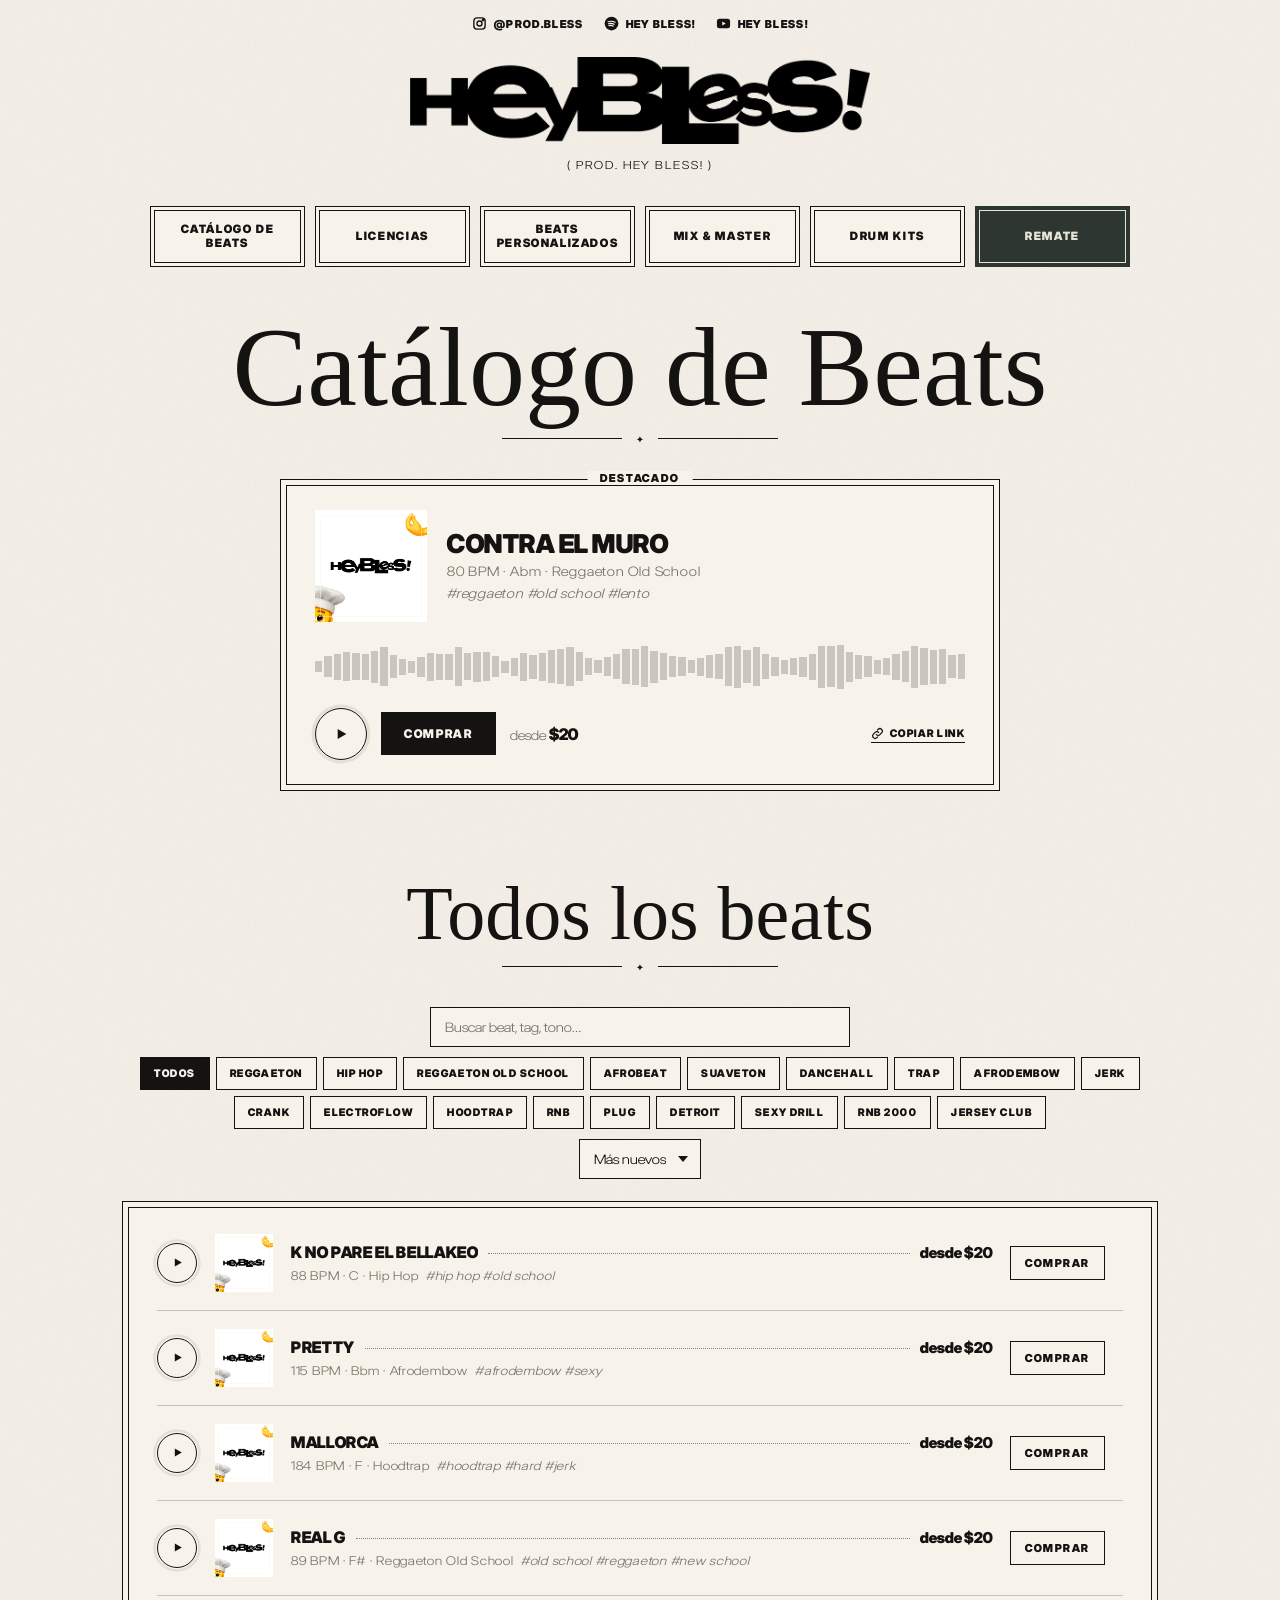
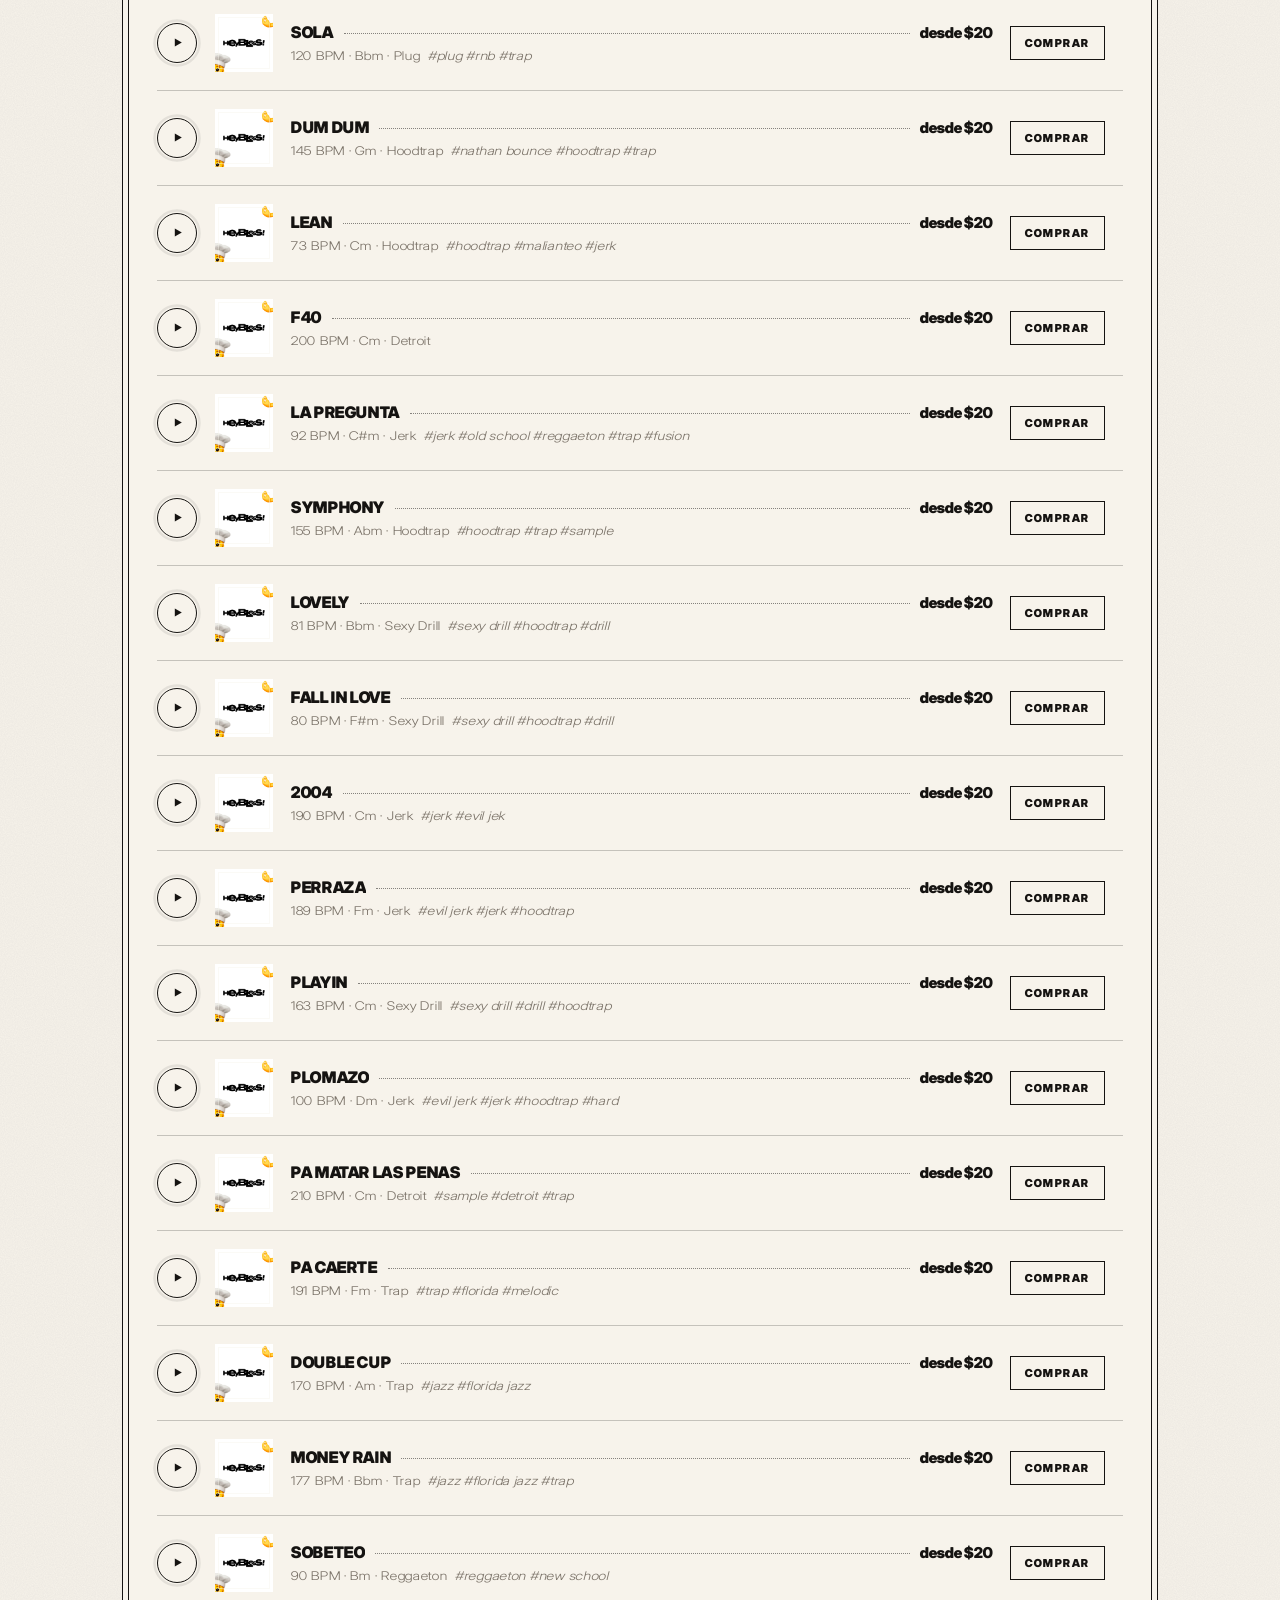
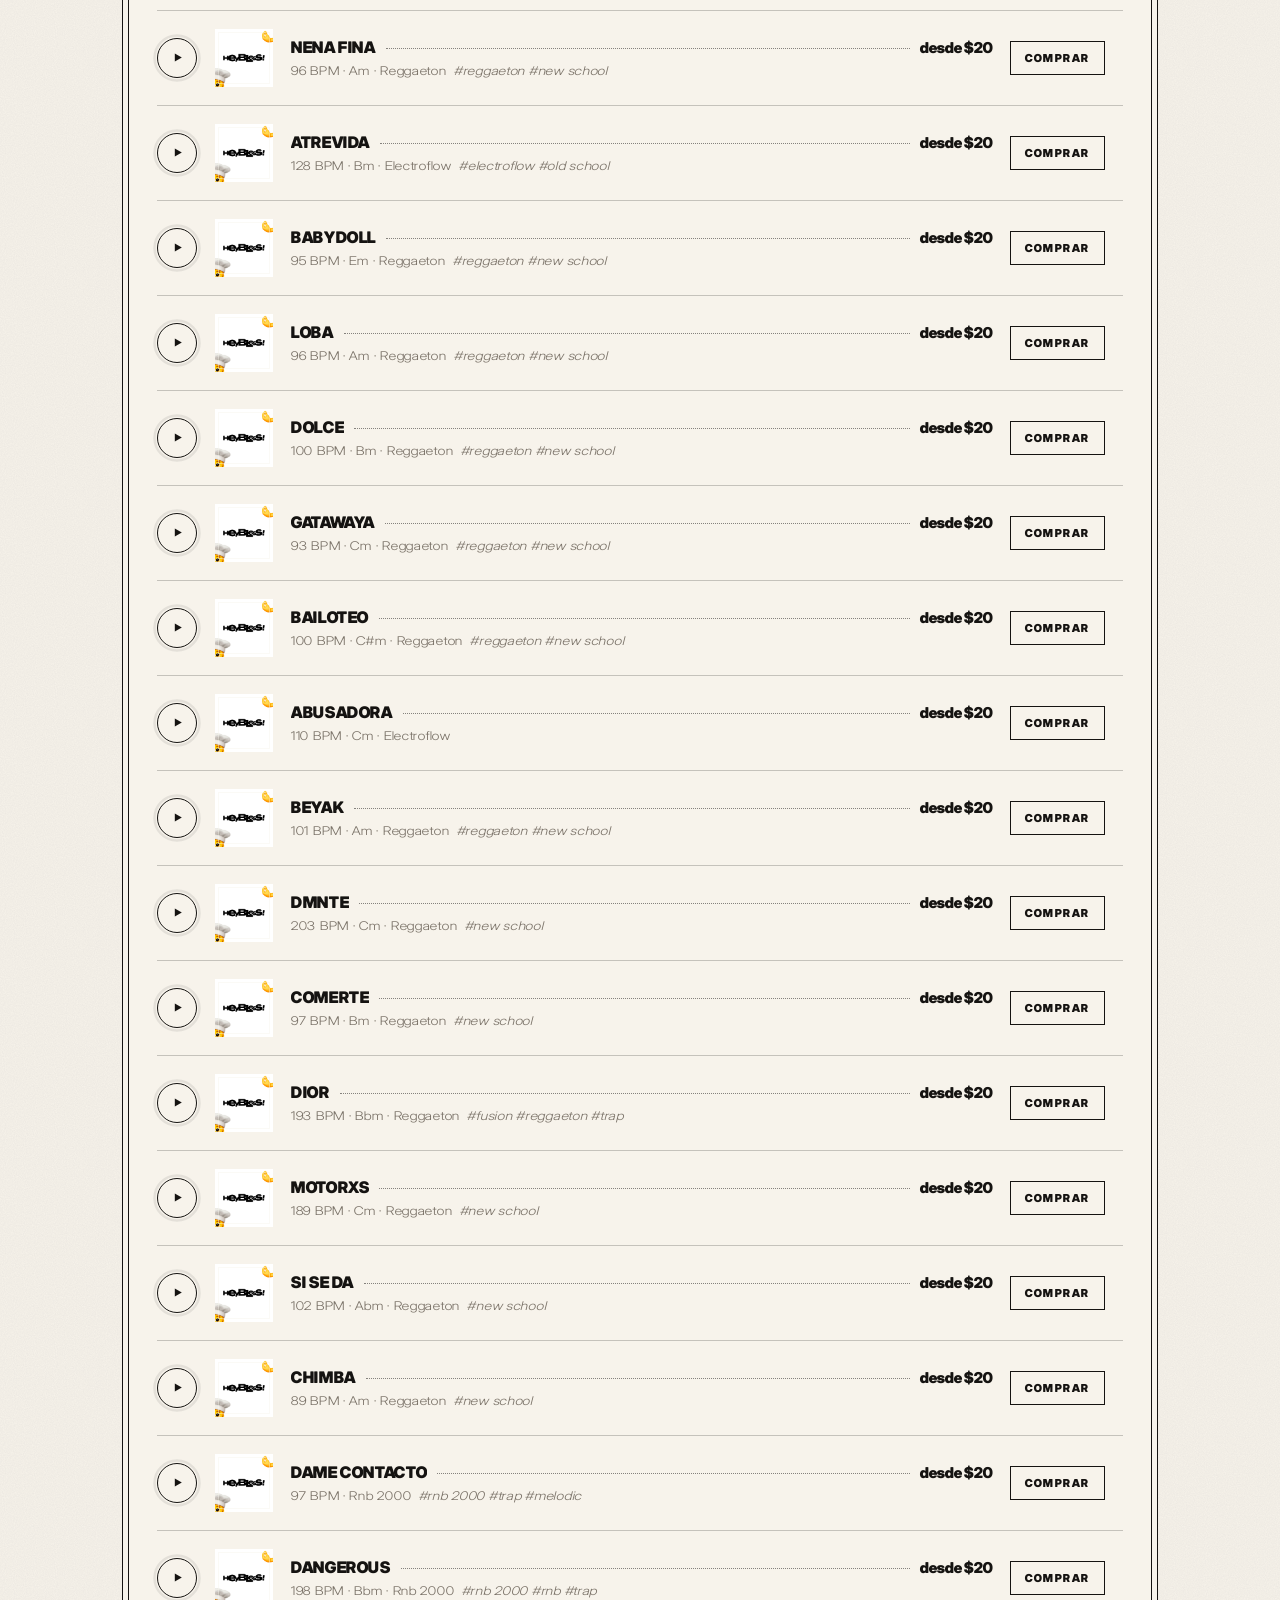
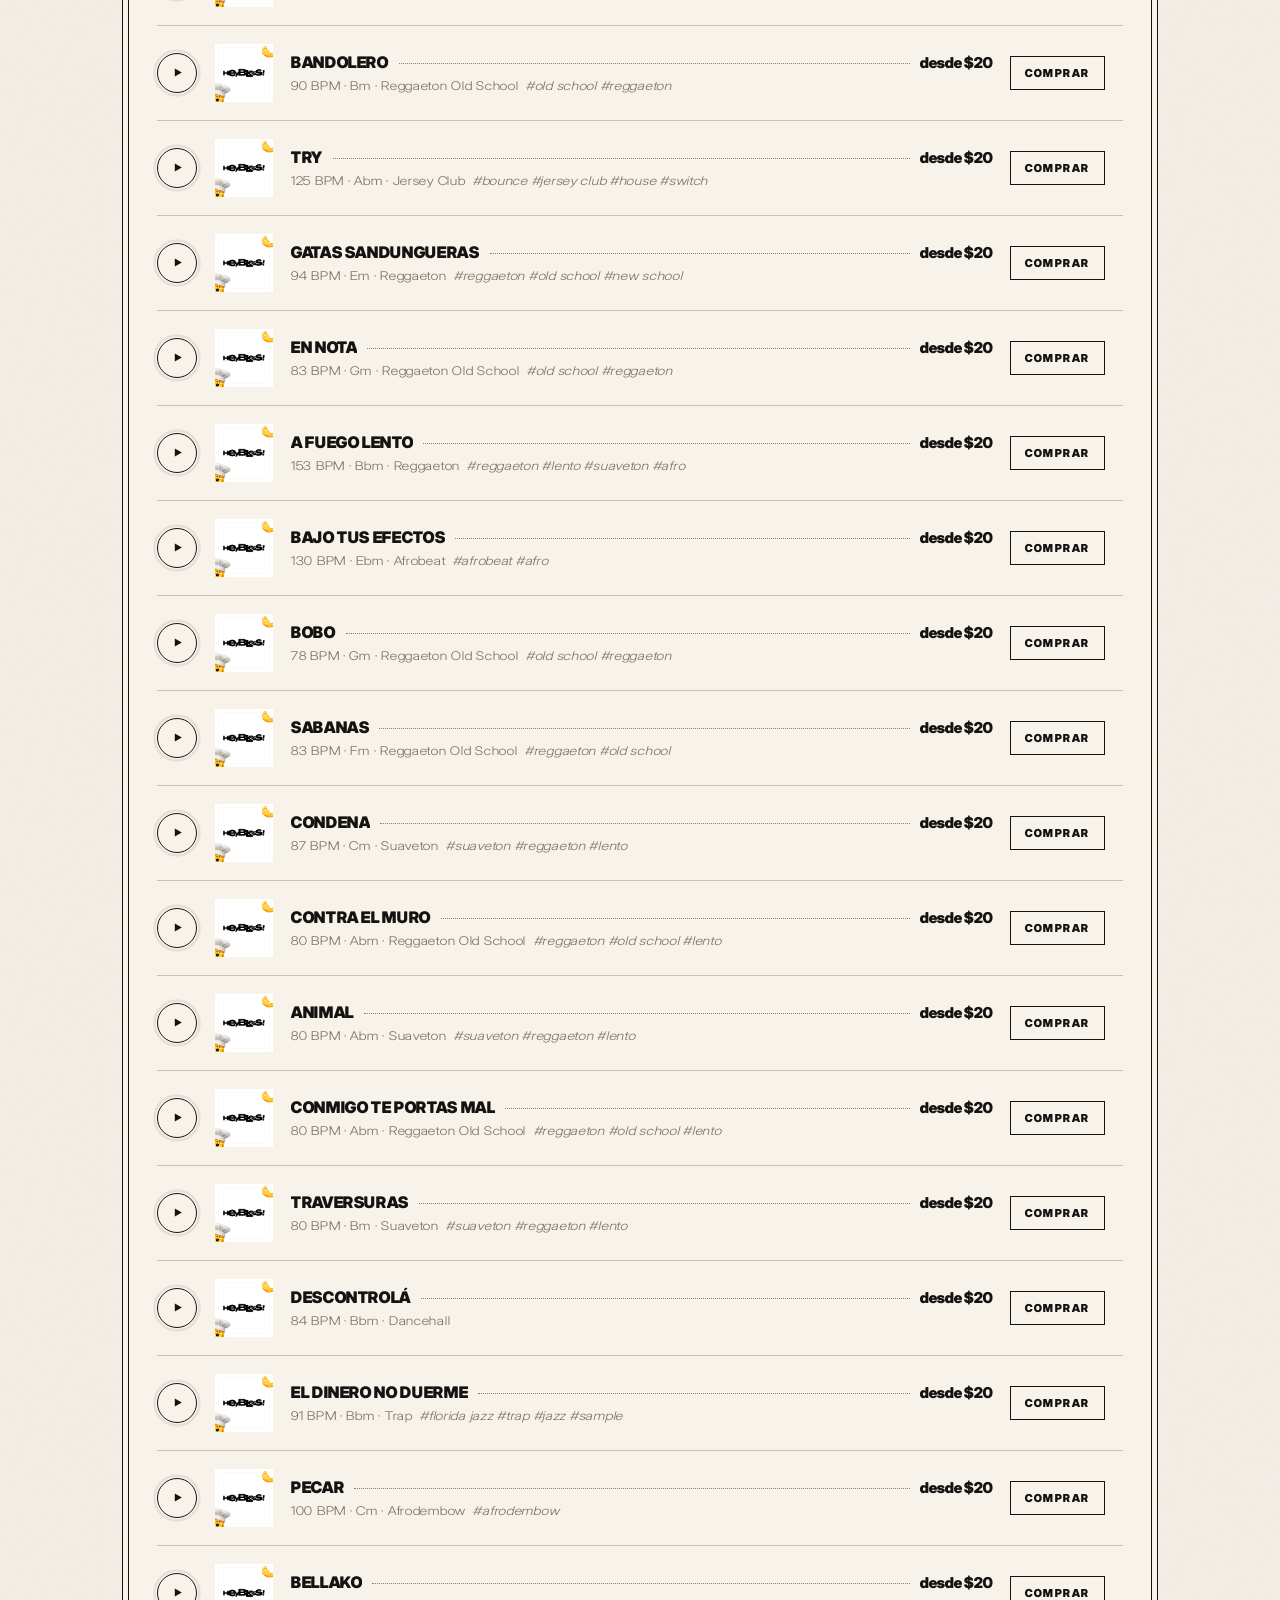
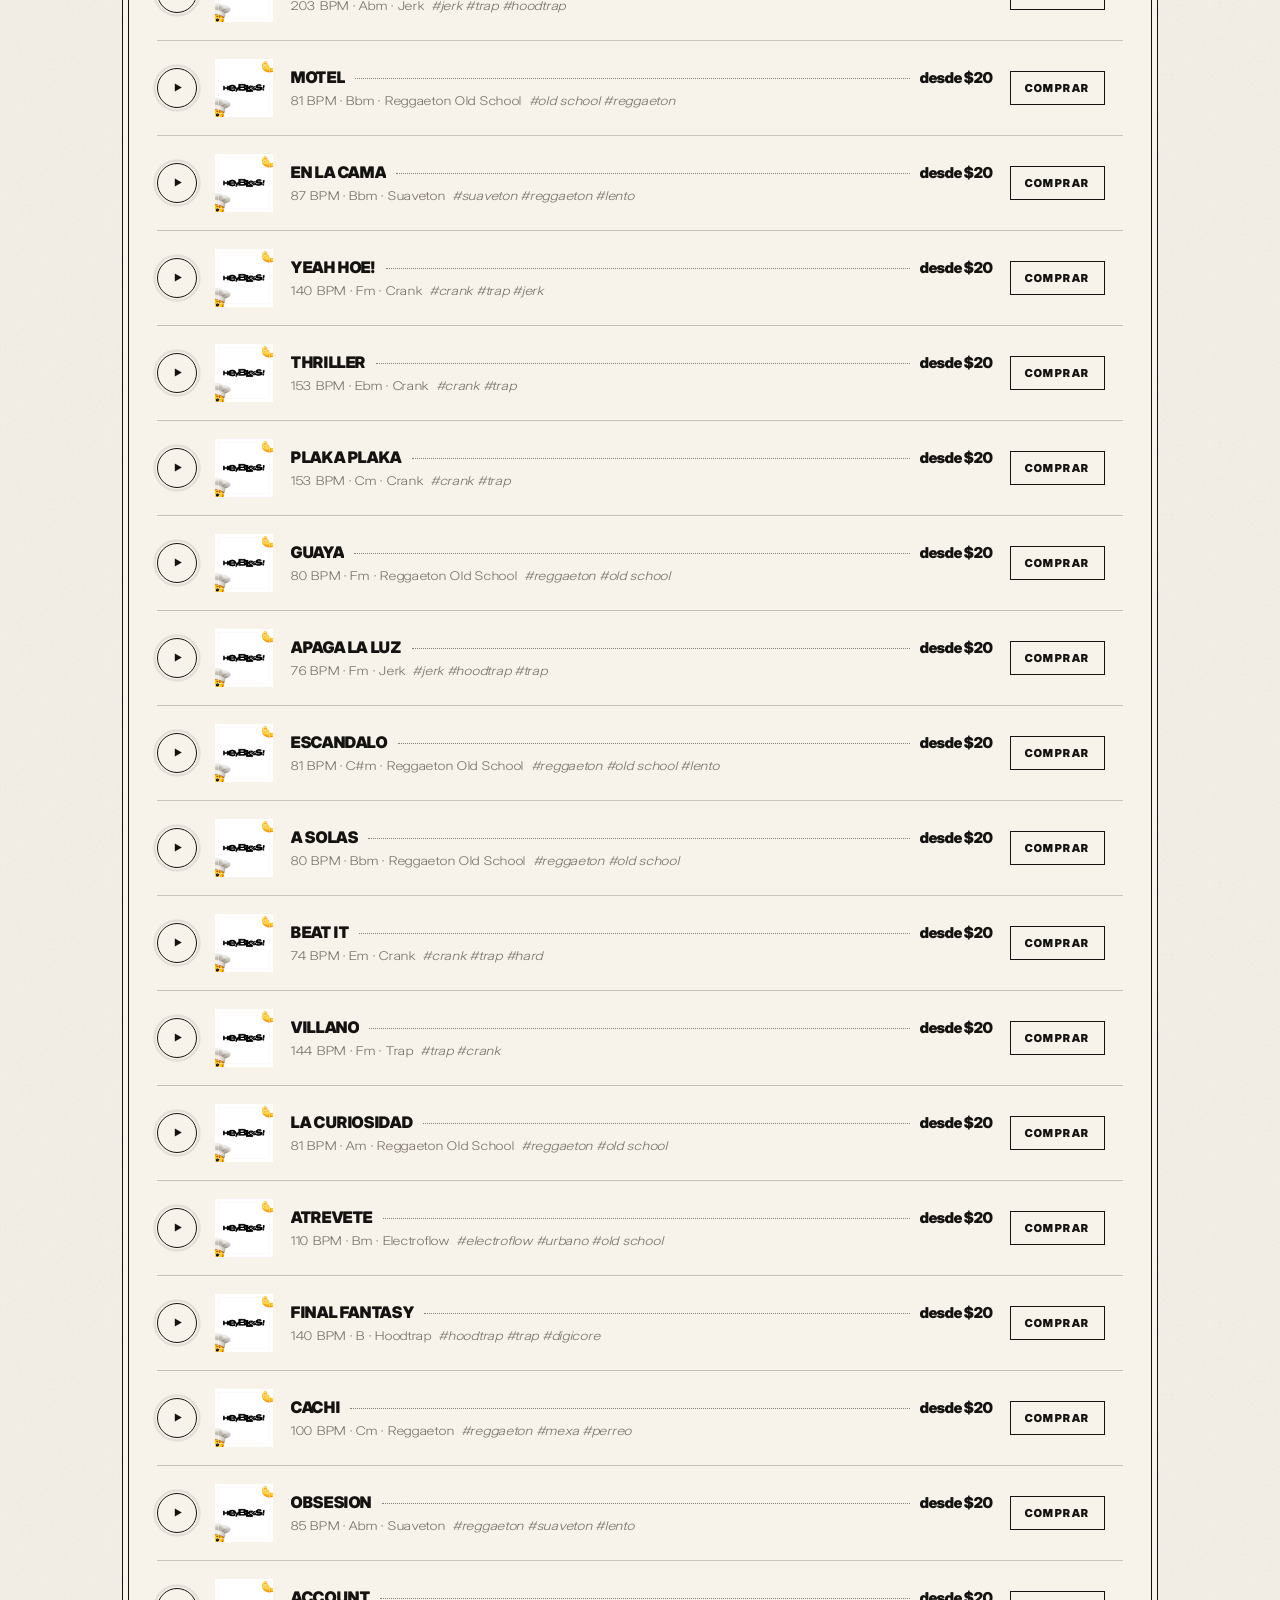
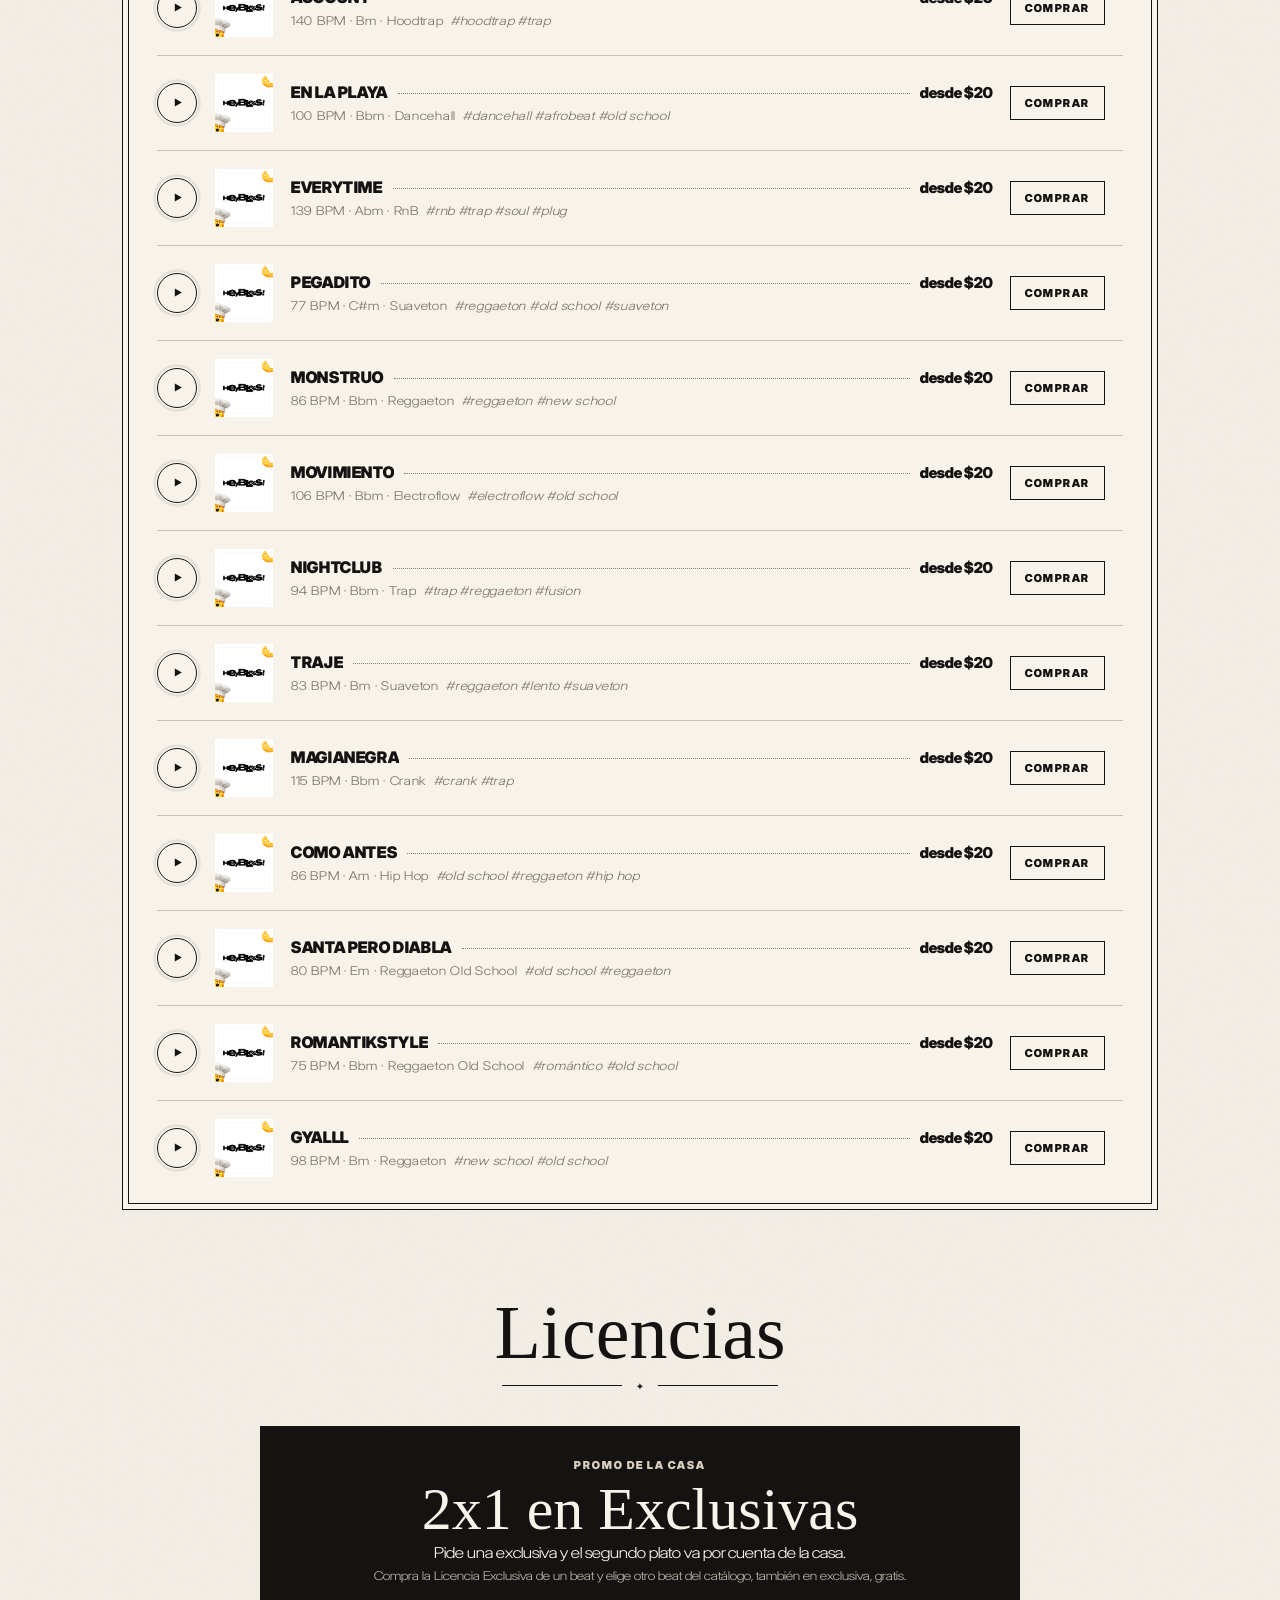
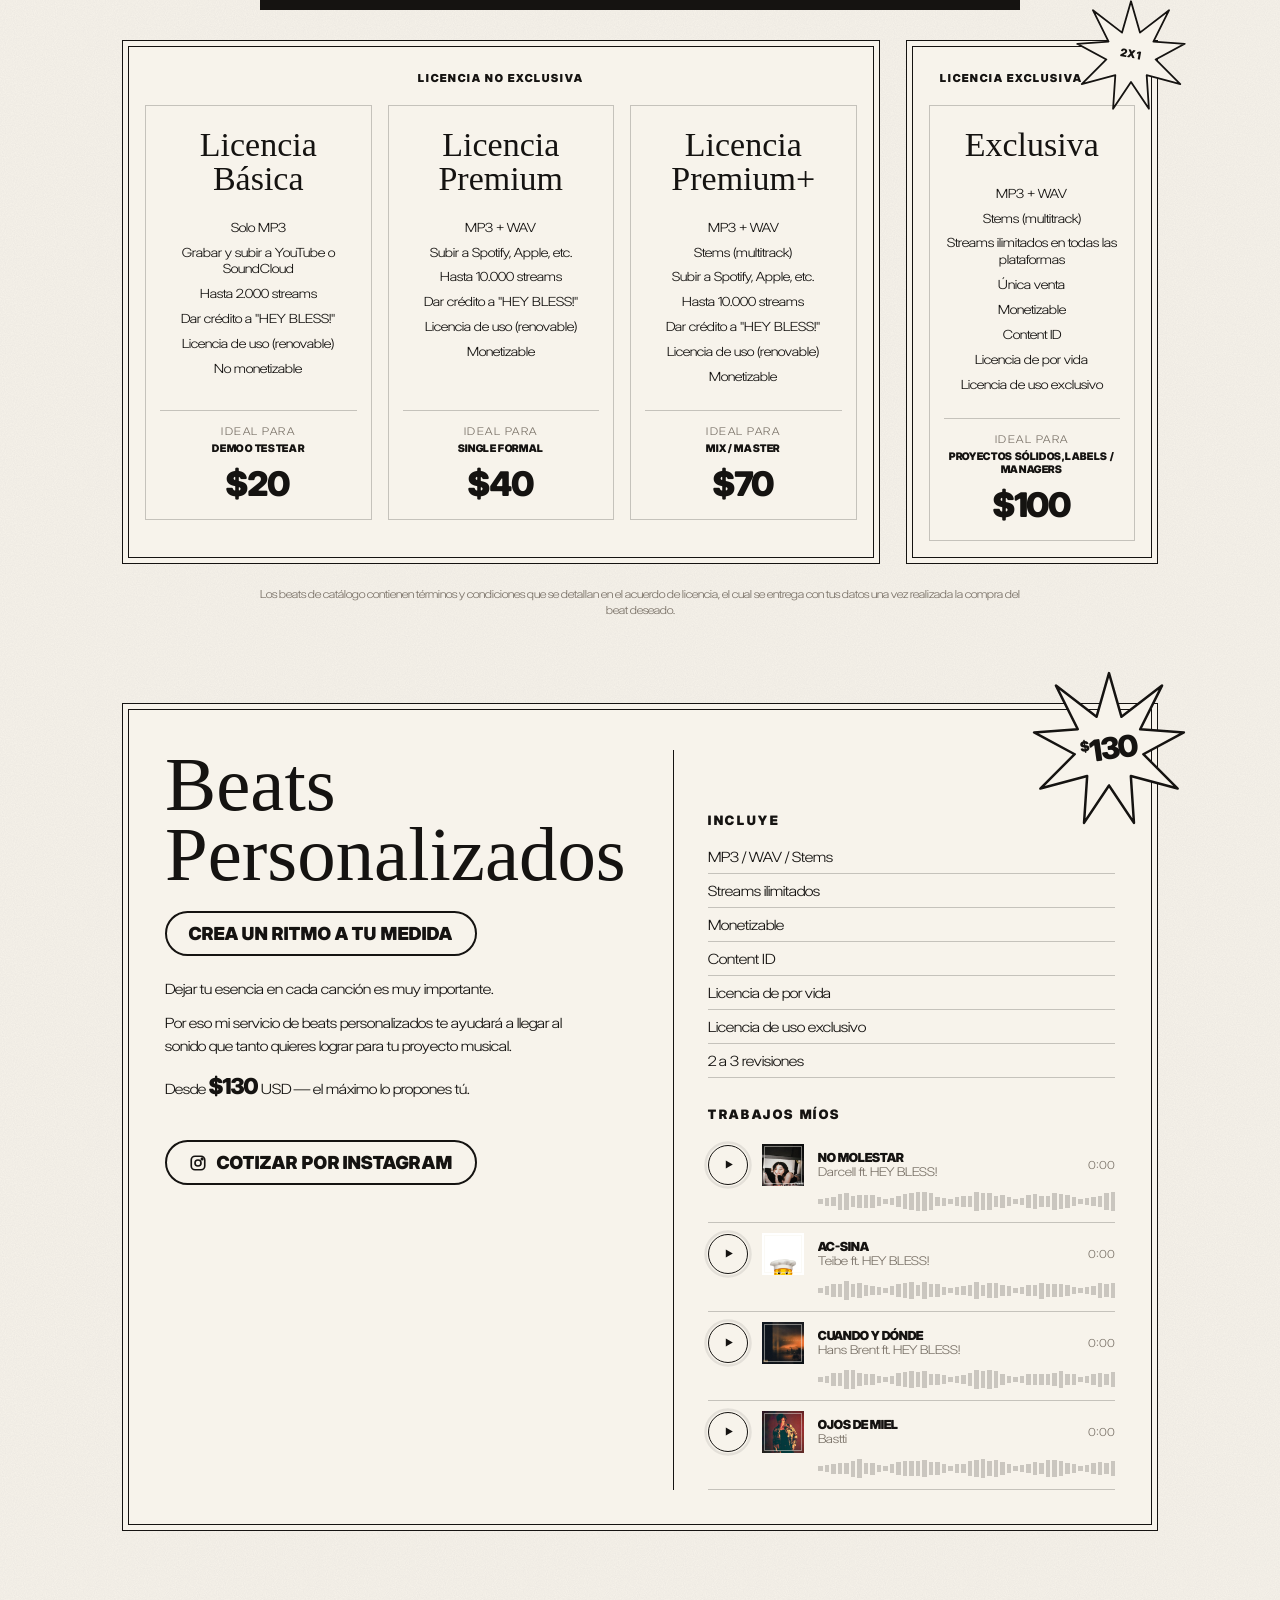
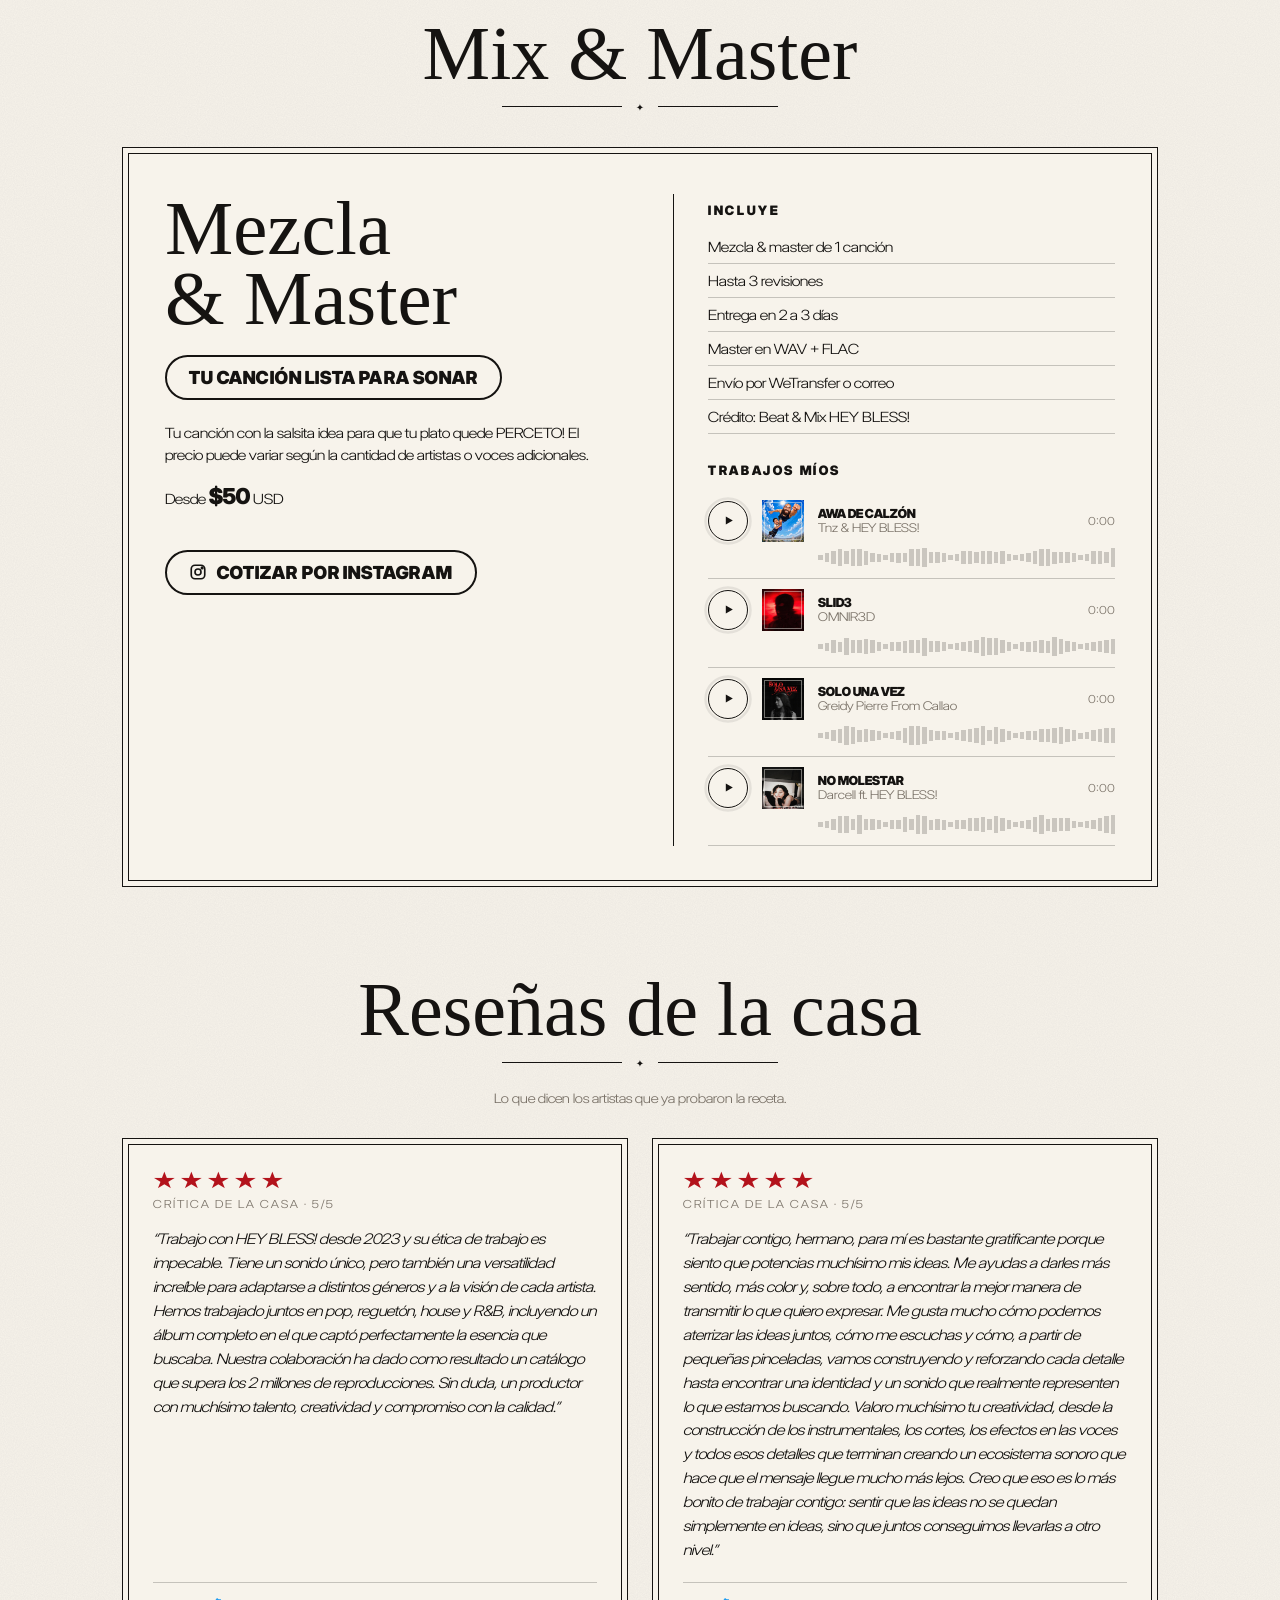
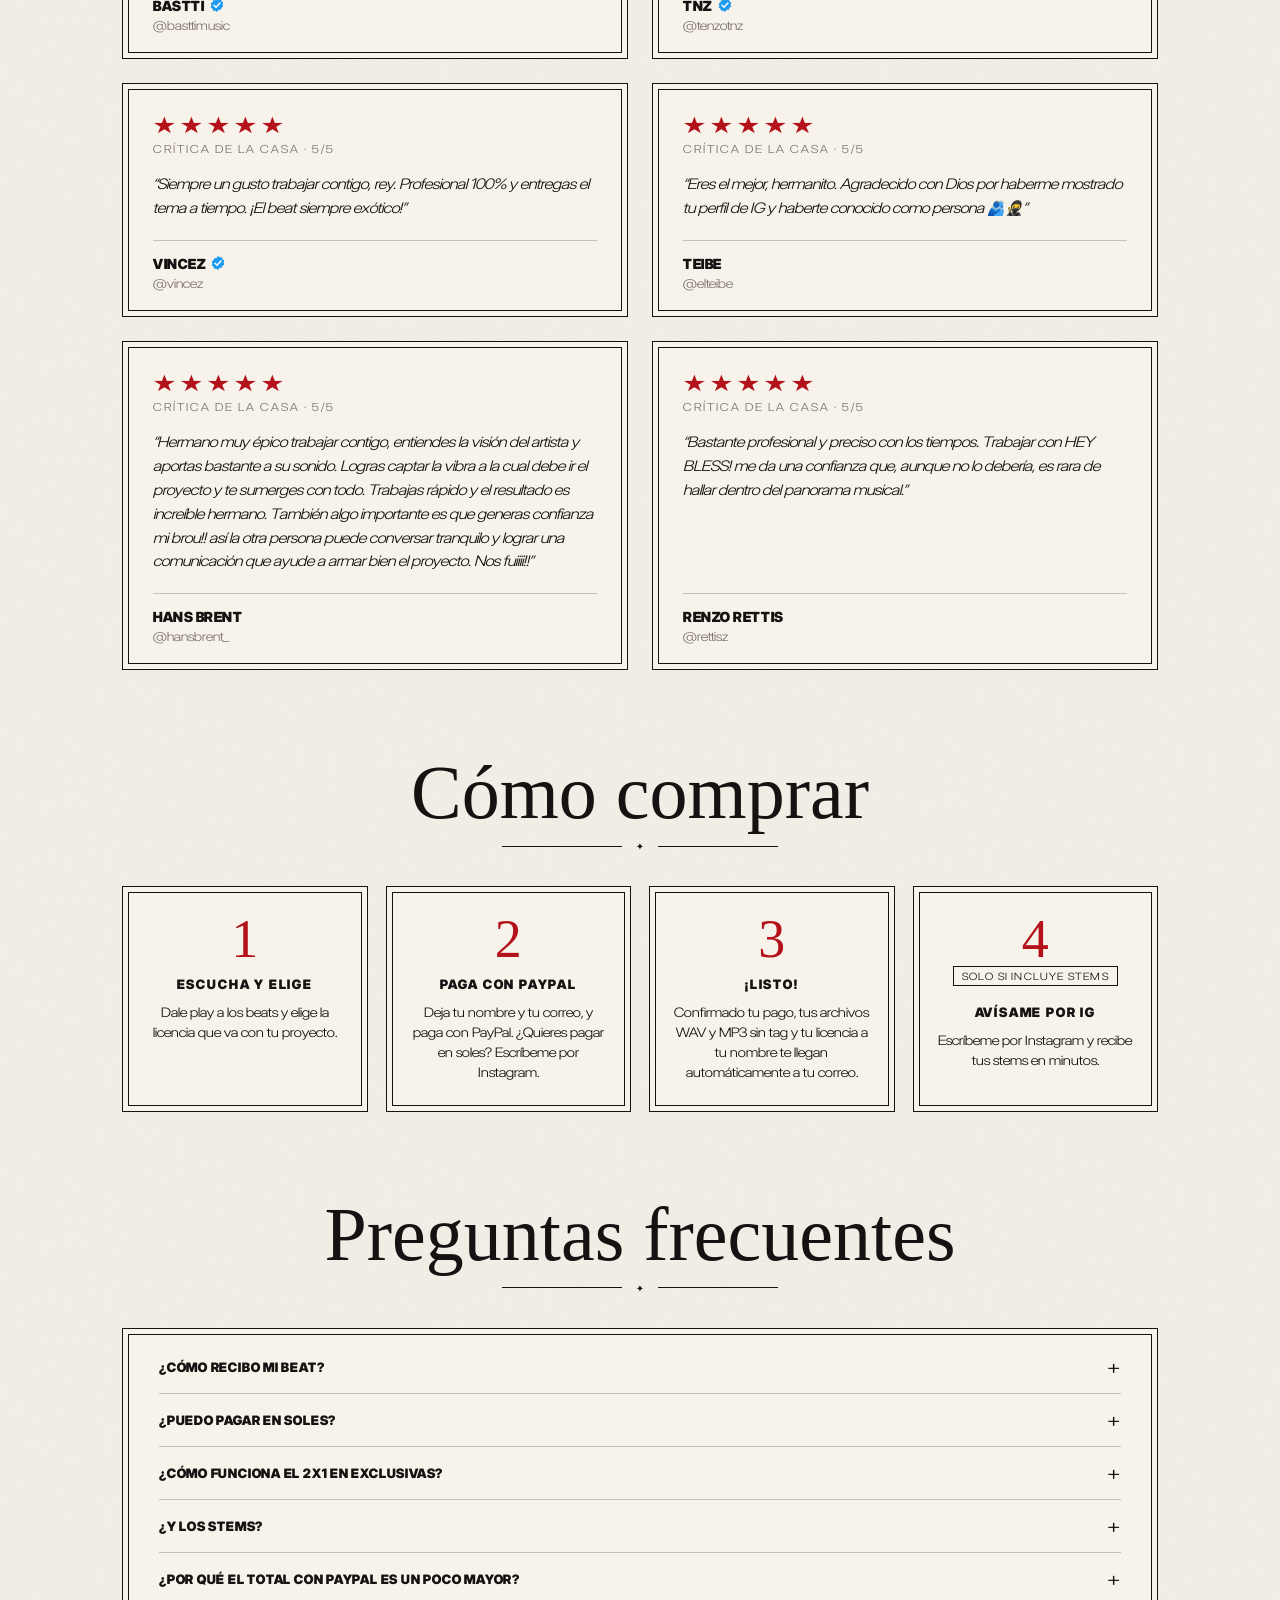
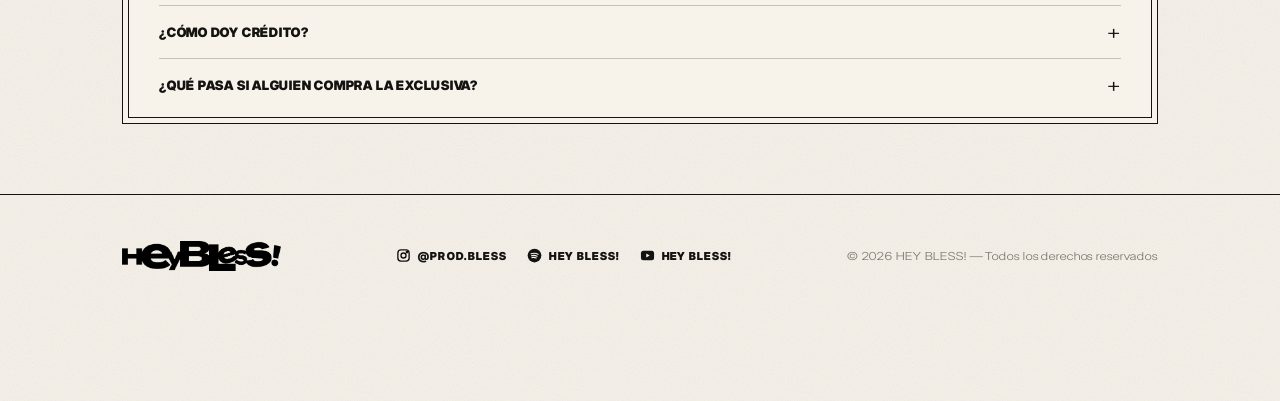
==== commit 9ac7d2df: "Add files via upload" ====
--- a/index.html
+++ b/index.html
@@ -2,6 +2,8 @@
 <html lang="es">
 <head>
 <meta charset="utf-8">
+<meta http-equiv="Content-Security-Policy" content="default-src 'self'; script-src 'self' 'sha256-hKwjqKKO4Ojd3++mbRgRwm4qcqVYV7Xxy5NjWGaQfZw=' https://www.paypal.com; style-src 'self' 'unsafe-inline' https://fonts.googleapis.com; font-src 'self' https://fonts.gstatic.com; img-src 'self' data: blob: https:; media-src 'self' blob: https://drive.google.com https://*.googleusercontent.com; connect-src 'self' https://script.google.com https://script.googleusercontent.com https://open.er-api.com https://*.paypal.com; frame-src https://*.paypal.com; object-src 'none'; base-uri 'self'; form-action 'self'; upgrade-insecure-requests">
+<meta name="referrer" content="strict-origin-when-cross-origin">
 <meta name="viewport" content="width=device-width, initial-scale=1">
 <meta name="color-scheme" content="light">
 <title>La Cocina — HEY BLESS!</title>
